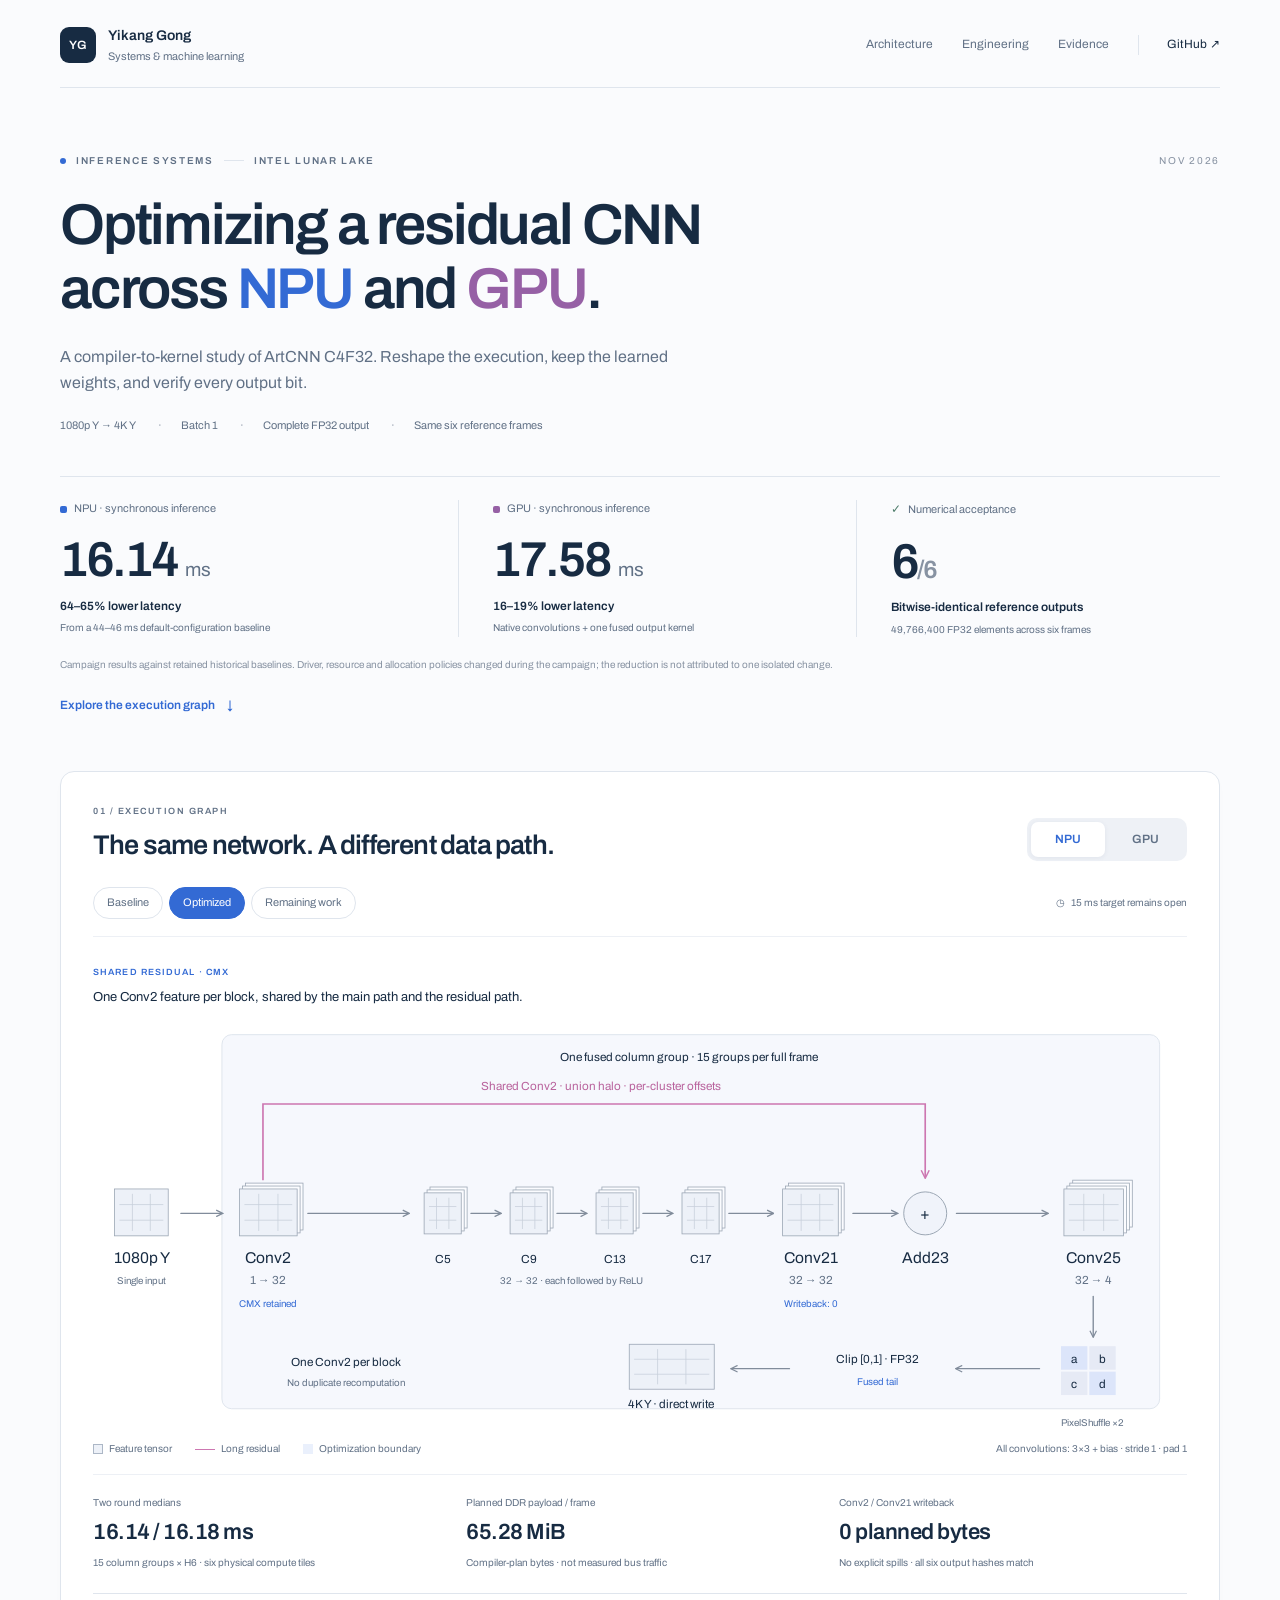
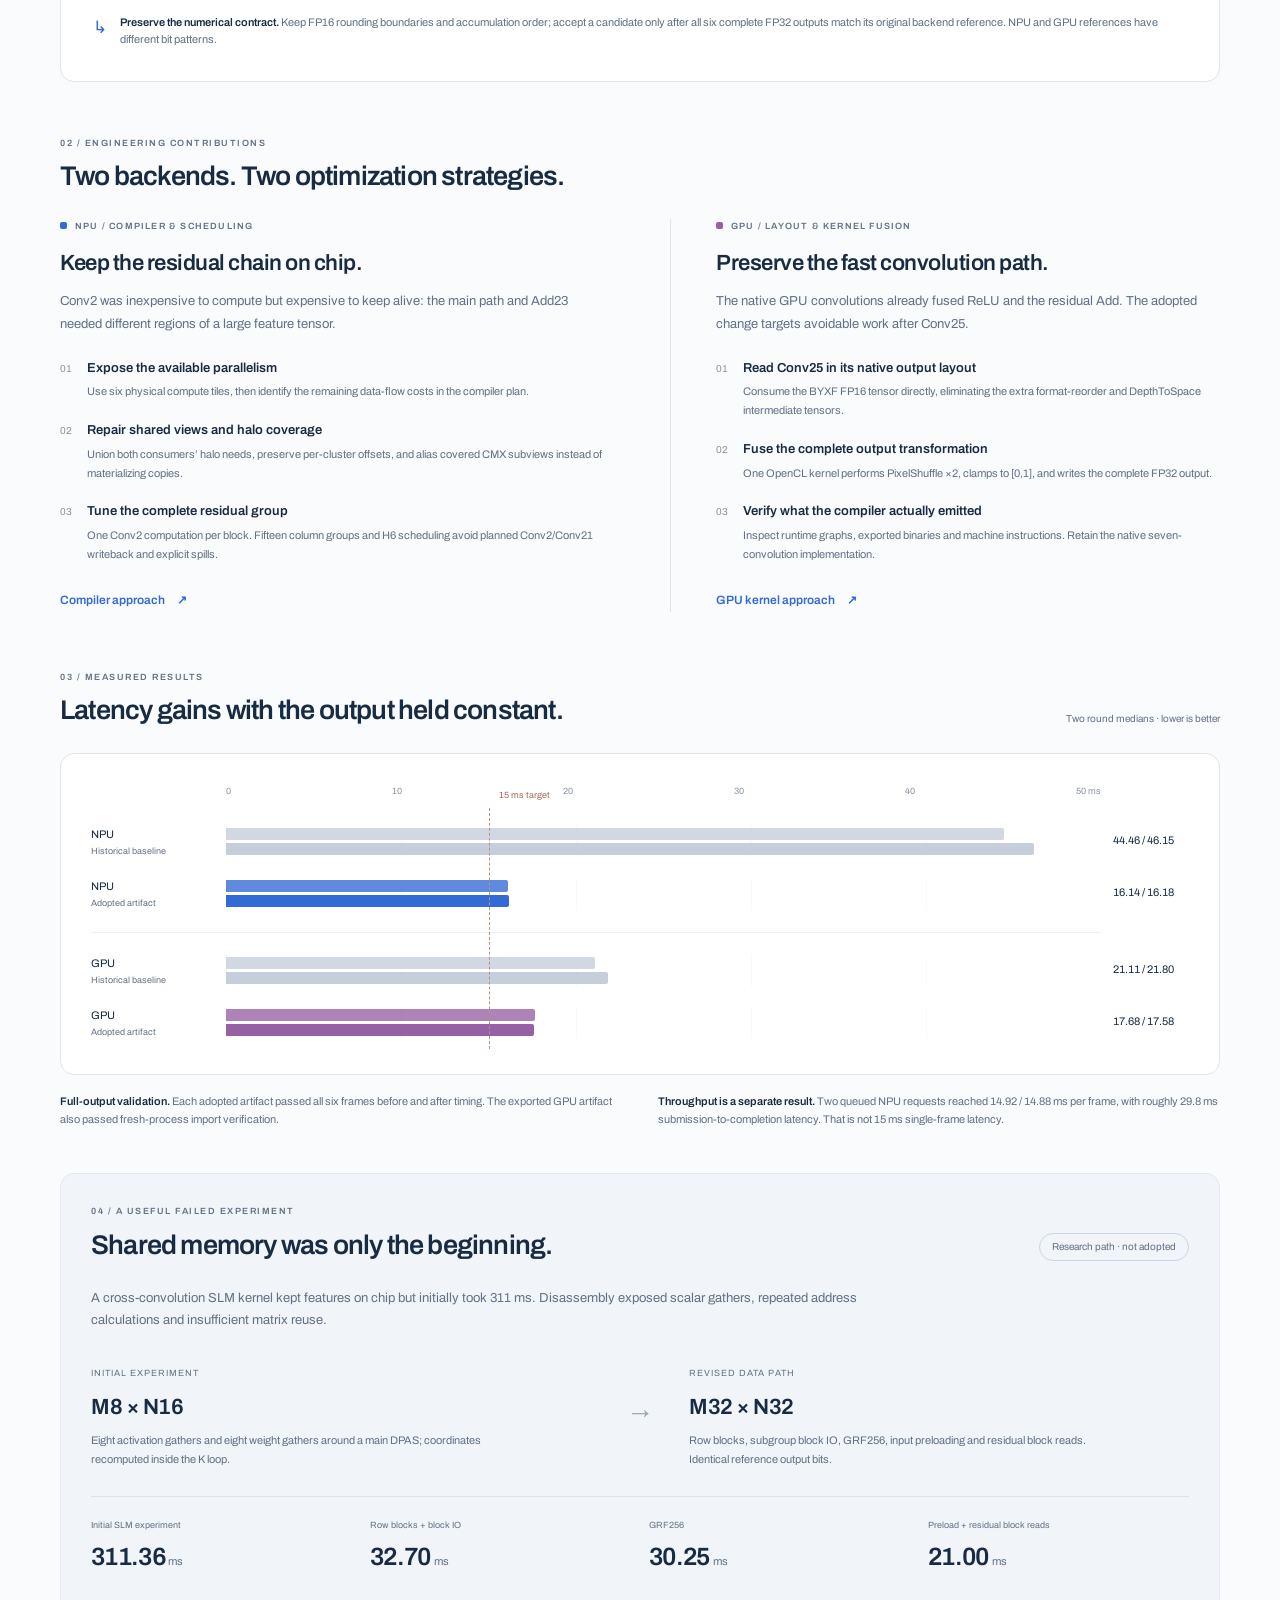
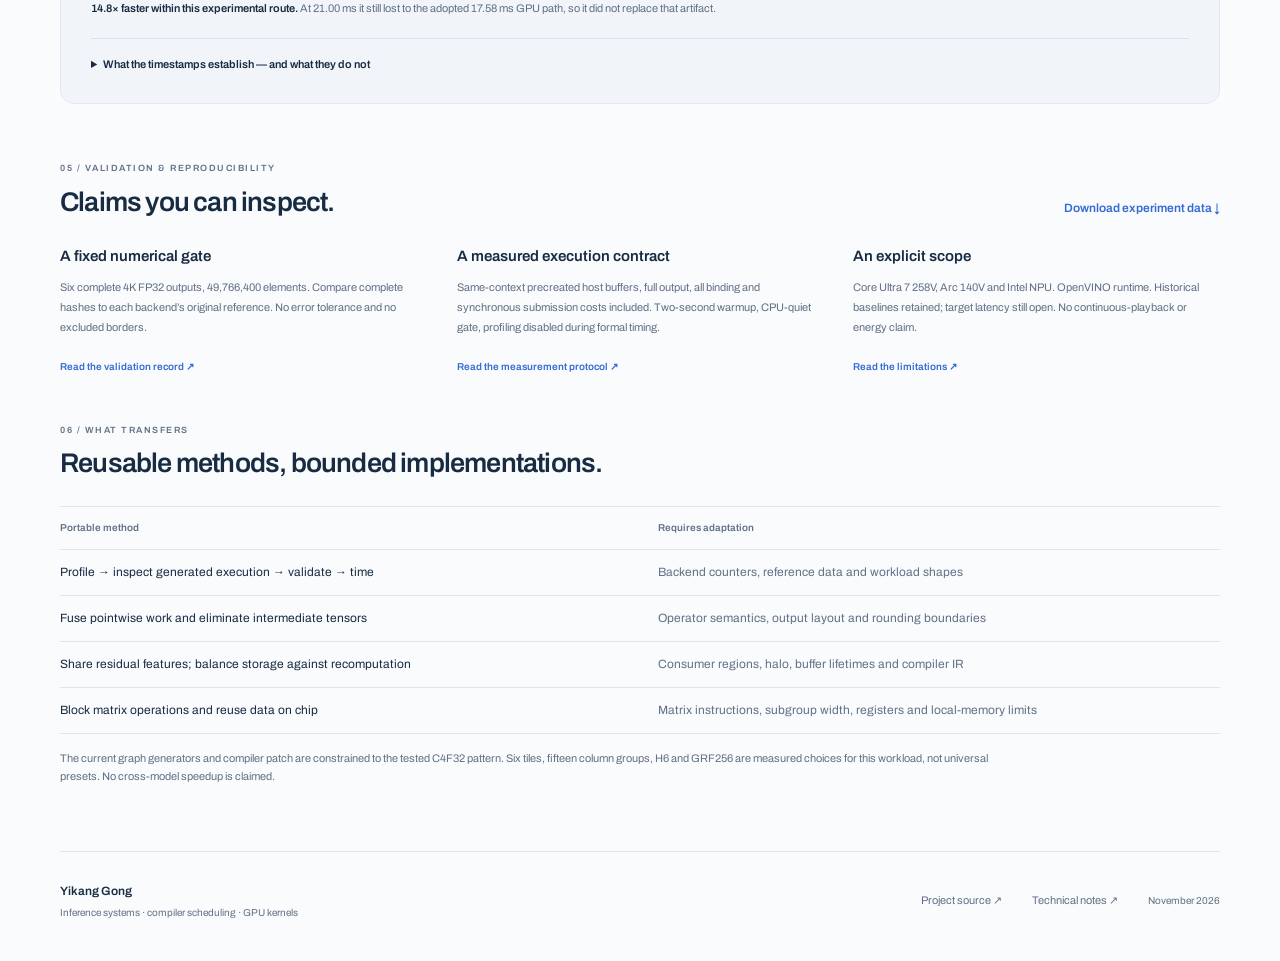
==== index.html @ bb6f6ceb "Publish interactive English NPU and GPU case study with aggregate metrics" ====
<!doctype html>
<!-- @file English portfolio case study of verified C4F32 inference optimization, with interactive architecture and evidence views. -->
<!-- @see docs/code-index.xml -->
<html lang="en">
<head>
  <meta charset="utf-8">
  <meta name="viewport" content="width=device-width, initial-scale=1">
  <meta name="description" content="Yikang Gong's compiler-to-kernel case study: optimizing ArtCNN inference on Intel Lunar Lake NPU and GPU while preserving bitwise output equality.">
  <meta name="theme-color" content="#fafbfd">
  <meta property="og:type" content="article">
  <meta property="og:title" content="Bit-exact inference on Intel NPU & GPU — Yikang Gong">
  <meta property="og:description" content="Shared-residual CMX scheduling, GPU tail fusion, and evidence-driven kernel optimization. Six full reference frames, identical output bits.">
  <title>Inference optimization on NPU & GPU · Yikang Gong</title>
  <link rel="icon" type="image/svg+xml" href="./assets/favicon.svg">
  <link rel="preload" href="./assets/fonts/archivo-400.woff2" as="font" type="font/woff2" crossorigin>
  <link rel="stylesheet" href="./styles.css">
  <script type="module" src="./app.js"></script>
</head>
<body>
  <a class="skip-link" href="#main">Skip to case study</a>
  <header class="site-header">
    <a class="identity" href="https://github.com/ygong2501" aria-label="Yikang Gong on GitHub"><span class="monogram" aria-hidden="true">YG</span><span>Yikang Gong<span class="identity-detail">Systems & machine learning</span></span></a>
    <nav aria-label="Page navigation"><a href="#architecture">Architecture</a><a href="#engineering">Engineering</a><a href="#evidence">Evidence</a><a class="github-link" href="https://github.com/ygong2501/inference-optimization">GitHub <span aria-hidden="true">↗</span></a></nav>
  </header>
  <main id="main">
    <section class="hero" aria-labelledby="project-title">
      <p class="eyebrow"><span class="status-dot" aria-hidden="true"></span> INFERENCE SYSTEMS <span class="eyebrow-rule"></span> INTEL LUNAR LAKE <span class="project-date">NOV 2026</span></p>
      <h1 id="project-title">Optimizing a residual CNN<br>across <span class="npu-text">NPU</span> and <span class="gpu-text">GPU</span>.</h1>
      <p class="hero-description">A compiler-to-kernel study of ArtCNN C4F32. Reshape the execution, keep the learned weights, and verify every output bit.</p>
      <div class="hero-meta"><span>1080p Y → 4K Y</span><span>Batch 1</span><span>Complete FP32 output</span><span>Same six reference frames</span></div>
      <div class="outcomes">
        <article class="outcome"><p class="metric-label"><span class="category-mark npu-mark"></span>NPU · synchronous inference</p><p class="hero-number">16.14<span class="unit">ms</span></p><p><strong>64–65% lower latency</strong><span class="metric-secondary">From a 44–46 ms default-configuration baseline</span></p></article>
        <article class="outcome"><p class="metric-label"><span class="category-mark gpu-mark"></span>GPU · synchronous inference</p><p class="hero-number">17.58<span class="unit">ms</span></p><p><strong>16–19% lower latency</strong><span class="metric-secondary">Native convolutions + one fused output kernel</span></p></article>
        <article class="outcome verification-outcome"><p class="metric-label"><span class="check-mark" aria-hidden="true">✓</span>Numerical acceptance</p><p class="hero-number">6<span class="fraction">/6</span></p><p><strong>Bitwise-identical reference outputs</strong><span class="metric-secondary">49,766,400 FP32 elements across six frames</span></p></article>
      </div>
      <p class="campaign-note">Campaign results against retained historical baselines. Driver, resource and allocation policies changed during the campaign; the reduction is not attributed to one isolated change.</p>
      <a class="text-link" href="#architecture">Explore the execution graph <span aria-hidden="true">↓</span></a>
    </section>

    <section id="architecture" class="architecture-section section-anchor" aria-labelledby="architecture-title">
      <div class="section-heading"><div><p class="eyebrow">01 / EXECUTION GRAPH</p><h2 id="architecture-title">The same network. A different data path.</h2></div><div class="hardware-switch" role="tablist" aria-label="Execution backend"><button id="tab-npu" type="button" role="tab" aria-selected="true" aria-controls="execution-panel" data-backend="npu">NPU</button><button id="tab-gpu" type="button" role="tab" aria-selected="false" aria-controls="execution-panel" data-backend="gpu" tabindex="-1">GPU</button></div></div>
      <div id="execution-panel" role="tabpanel" aria-labelledby="tab-npu">
        <div class="graph-toolbar"><div class="view-switch" role="group" aria-label="Execution view"><button type="button" aria-pressed="false" data-view="baseline">Baseline</button><button type="button" aria-pressed="true" data-view="optimized">Optimized</button><button type="button" aria-pressed="false" data-view="remaining">Remaining work</button></div><span class="graph-target"><span aria-hidden="true">◷</span> 15 ms target remains open</span></div>
        <div class="graph-description" aria-live="polite"><span id="view-kicker" class="view-kicker">SHARED RESIDUAL · CMX</span><p id="view-description">One Conv2 feature per block, shared by the main path and the residual path.</p></div>
        <div class="diagram-scroll" tabindex="0" role="region" aria-label="Network architecture; scroll horizontally on small screens"><svg id="network" viewBox="0 0 1120 430" role="img" aria-labelledby="network-title network-desc"><title id="network-title">Optimized C4F32 execution on the NPU</title><desc id="network-desc">Seven convolutions with a long residual from Conv2 to Add23, followed by PixelShuffle and a complete FP32 output.</desc></svg></div>
        <div class="diagram-key"><span><i class="key-square" aria-hidden="true"></i>Feature tensor</span><span><i class="key-line residual-key" aria-hidden="true"></i>Long residual</span><span><i class="key-square fusion-key" aria-hidden="true"></i>Optimization boundary</span><span class="diagram-contract">All convolutions: 3×3 + bias · stride 1 · pad 1</span></div>
        <div id="view-facts" class="view-facts" aria-live="polite"></div>
      </div>
      <div class="method-inline"><span class="method-number">↳</span><p><strong>Preserve the numerical contract.</strong> Keep FP16 rounding boundaries and accumulation order; accept a candidate only after all six complete FP32 outputs match its original backend reference. NPU and GPU references have different bit patterns.</p></div>
    </section>

    <section id="engineering" class="section-anchor engineering-section" aria-labelledby="engineering-title">
      <div class="section-heading"><div><p class="eyebrow">02 / ENGINEERING CONTRIBUTIONS</p><h2 id="engineering-title">Two backends. Two optimization strategies.</h2></div></div>
      <div class="engineering-columns">
        <article class="engineering-column"><div class="column-label"><span class="category-mark npu-mark"></span>NPU / COMPILER & SCHEDULING</div><h3>Keep the residual chain on chip.</h3><p>Conv2 was inexpensive to compute but expensive to keep alive: the main path and Add23 needed different regions of a large feature tensor.</p><ol class="contribution-list"><li><span>01</span><div><h4>Expose the available parallelism</h4><p>Use six physical compute tiles, then identify the remaining data-flow costs in the compiler plan.</p></div></li><li><span>02</span><div><h4>Repair shared views and halo coverage</h4><p>Union both consumers’ halo needs, preserve per-cluster offsets, and alias covered CMX subviews instead of materializing copies.</p></div></li><li><span>03</span><div><h4>Tune the complete residual group</h4><p>One Conv2 computation per block. Fifteen column groups and H6 scheduling avoid planned Conv2/Conv21 writeback and explicit spills.</p></div></li></ol><a class="text-link" href="./evidence/methodology.html#implementation-notes-and-attribution">Compiler approach <span aria-hidden="true">↗</span></a></article>
        <article class="engineering-column"><div class="column-label"><span class="category-mark gpu-mark"></span>GPU / LAYOUT & KERNEL FUSION</div><h3>Preserve the fast convolution path.</h3><p>The native GPU convolutions already fused ReLU and the residual Add. The adopted change targets avoidable work after Conv25.</p><ol class="contribution-list"><li><span>01</span><div><h4>Read Conv25 in its native output layout</h4><p>Consume the BYXF FP16 tensor directly, eliminating the extra format-reorder and DepthToSpace intermediate tensors.</p></div></li><li><span>02</span><div><h4>Fuse the complete output transformation</h4><p>One OpenCL kernel performs PixelShuffle ×2, clamps to [0,1], and writes the complete FP32 output.</p></div></li><li><span>03</span><div><h4>Verify what the compiler actually emitted</h4><p>Inspect runtime graphs, exported binaries and machine instructions. Retain the native seven-convolution implementation.</p></div></li></ol><a class="text-link" href="./evidence/methodology.html#implementation-notes-and-attribution">GPU kernel approach <span aria-hidden="true">↗</span></a></article>
      </div>
    </section>

    <section id="results" class="results-section section-anchor" aria-labelledby="results-title"><div class="section-heading"><div><p class="eyebrow">03 / MEASURED RESULTS</p><h2 id="results-title">Latency gains with the output held constant.</h2></div><span class="section-side-note">Two round medians · lower is better</span></div>
      <div class="latency-plot" role="img" aria-label="NPU baseline round medians 44.46 and 46.15 milliseconds, optimized 16.14 and 16.18. GPU baseline 21.11 and 21.80, optimized 17.68 and 17.58. The target is 15 milliseconds."><div class="plot-scale"><span>0</span><span>10</span><span>20</span><span>30</span><span>40</span><span>50 ms</span></div><div class="plot-area"><div class="budget-line"><span>15 ms target</span></div><div id="latency-rows"></div></div></div>
      <div class="results-detail"><p><strong>Full-output validation.</strong> Each adopted artifact passed all six frames before and after timing. The exported GPU artifact also passed fresh-process import verification.</p><p><strong>Throughput is a separate result.</strong> Two queued NPU requests reached <span class="tabular">14.92 / 14.88 ms per frame</span>, with roughly <span class="tabular">29.8 ms</span> submission-to-completion latency. That is not 15 ms single-frame latency.</p></div>
    </section>

    <section class="research-section section-anchor" aria-labelledby="research-title"><div class="section-heading"><div><p class="eyebrow">04 / A USEFUL FAILED EXPERIMENT</p><h2 id="research-title">Shared memory was only the beginning.</h2></div><span class="research-label">Research path · not adopted</span></div><p class="section-intro">A cross-convolution SLM kernel kept features on chip but initially took 311 ms. Disassembly exposed scalar gathers, repeated address calculations and insufficient matrix reuse.</p><div class="research-comparison"><div><span class="small-label">INITIAL EXPERIMENT</span><h3>M8 × N16</h3><p>Eight activation gathers and eight weight gathers around a main DPAS; coordinates recomputed inside the K loop.</p></div><span class="comparison-arrow" aria-hidden="true">→</span><div><span class="small-label">REVISED DATA PATH</span><h3>M32 × N32</h3><p>Row blocks, subgroup block IO, GRF256, input preloading and residual block reads. Identical reference output bits.</p></div></div><div class="research-milestones" id="research-milestones"></div><p class="research-decision"><strong>14.8× faster within this experimental route.</strong> At 21.00 ms it still lost to the adopted 17.58 ms GPU path, so it did not replace that artifact.</p><details><summary>What the timestamps establish — and what they do not</summary><div class="details-content"><p>In the initial kernel, the two layer barriers represented 3.42–3.52% of sampled subgroup spans in the early group and 3.14–3.27% in the late group. Most sampled span remained inside convolution stages, including fetch, address calculation, computation and waiting.</p><p>These are subgroup timestamp shares, not fractions of single-frame wall time. No claim is made for a separately measured DMA, physical DDR, halo or instruction-stall breakdown.</p><p>Conv2 reconstruction preserved all six outputs but took 28.30 ms. Explicit device output binding introduced extra layout operations. Loop unrolling and same-weight instruction ordering gave no further measured gain.</p><a class="text-link" href="./evidence/methodology.html#latency-throughput-and-diagnostic-clocks">Research measurement notes ↗</a></div></details></section>

    <section id="evidence" class="evidence-section section-anchor" aria-labelledby="evidence-title"><div class="section-heading"><div><p class="eyebrow">05 / VALIDATION & REPRODUCIBILITY</p><h2 id="evidence-title">Claims you can inspect.</h2></div><a class="text-link" href="./evidence/results.json" download>Download experiment data ↓</a></div><div class="evidence-grid"><article><h3>A fixed numerical gate</h3><p>Six complete 4K FP32 outputs, 49,766,400 elements. Compare complete hashes to each backend’s original reference. No error tolerance and no excluded borders.</p><a class="text-link" href="./evidence/validation.html">Read the validation record ↗</a></article><article><h3>A measured execution contract</h3><p>Same-context precreated host buffers, full output, all binding and synchronous submission costs included. Two-second warmup, CPU-quiet gate, profiling disabled during formal timing.</p><a class="text-link" href="./evidence/methodology.html">Read the measurement protocol ↗</a></article><article><h3>An explicit scope</h3><p>Core Ultra 7 258V, Arc 140V and Intel NPU. OpenVINO runtime. Historical baselines retained; target latency still open. No continuous-playback or energy claim.</p><a class="text-link" href="./evidence/methodology.html#scope-and-limitations">Read the limitations ↗</a></article></div></section>

    <section class="transfer-section section-anchor" aria-labelledby="transfer-title"><div class="section-heading"><div><p class="eyebrow">06 / WHAT TRANSFERS</p><h2 id="transfer-title">Reusable methods, bounded implementations.</h2></div></div><div class="transfer-table"><div class="transfer-row transfer-head"><span>Portable method</span><span>Requires adaptation</span></div><div class="transfer-row"><span>Profile → inspect generated execution → validate → time</span><span>Backend counters, reference data and workload shapes</span></div><div class="transfer-row"><span>Fuse pointwise work and eliminate intermediate tensors</span><span>Operator semantics, output layout and rounding boundaries</span></div><div class="transfer-row"><span>Share residual features; balance storage against recomputation</span><span>Consumer regions, halo, buffer lifetimes and compiler IR</span></div><div class="transfer-row"><span>Block matrix operations and reuse data on chip</span><span>Matrix instructions, subgroup width, registers and local-memory limits</span></div></div><p class="transfer-note">The current graph generators and compiler patch are constrained to the tested C4F32 pattern. Six tiles, fifteen column groups, H6 and GRF256 are measured choices for this workload, not universal presets. No cross-model speedup is claimed.</p></section>
  </main>
  <footer class="site-footer"><div><strong>Yikang Gong</strong><span>Inference systems · compiler scheduling · GPU kernels</span></div><a href="https://github.com/ygong2501/inference-optimization">Project source ↗</a><a href="./evidence/methodology.html">Technical notes ↗</a><span class="footer-date">November 2026</span></footer>
  <noscript><div class="noscript-note">The study and results above remain readable without JavaScript. Enable JavaScript to switch architecture views. The full metrics are available in the experiment-data download.</div></noscript>
</body>
</html>
---- styles.css ----
/* @file Responsive portfolio styling and diagram visual language for the English C4F32 inference case study. */
/* @see docs/code-index.xml */
@font-face{font-family:Archivo;src:url('./assets/fonts/archivo-400.woff2') format('woff2');font-weight:400;font-display:swap}
@font-face{font-family:Archivo;src:url('./assets/fonts/archivo-600.woff2') format('woff2');font-weight:600;font-display:swap}
:root{--paper:#fafbfd;--white:#fff;--ink:#172b42;--muted:#617186;--subtle:#8792a2;--line:#dfe5ed;--npu:#336ad4;--npu-soft:#edf3ff;--gpu:#9660a5;--gpu-soft:#f5eef8;--residual:#cd77b1;--graph:#f6f8fc;--target:#a3685a;--radius:14px;--max:1160px;scroll-behavior:smooth;color-scheme:light}
*{box-sizing:border-box}body{margin:0;background:var(--paper);color:var(--ink);font-family:Archivo,Segoe UI,Arial,sans-serif;font-size:16px;line-height:1.6}a{color:inherit;text-decoration:none}a:hover{color:var(--npu)}button{font:inherit;cursor:pointer}button,a{-webkit-tap-highlight-color:transparent}a:focus-visible,button:focus-visible,summary:focus-visible,[tabindex]:focus-visible{outline:3px solid #97b9fa;outline-offset:5px}button:disabled{cursor:default}p,h1,h2,h3,h4{margin:0}strong{font-weight:600}.tabular{font-variant-numeric:tabular-nums}.skip-link{position:fixed;top:-70px;left:20px;padding:10px 18px;background:var(--ink);color:white;z-index:30}.skip-link:focus{top:10px}.site-header,main,.site-footer{max-width:var(--max);margin-inline:auto}.site-header{display:flex;align-items:center;justify-content:space-between;padding:26px 0 23px;border-bottom:1px solid var(--line)}.identity{display:flex;align-items:center;gap:12px;font-size:14px;font-weight:600;line-height:1.4}.identity-detail{display:block;font-size:11px;font-weight:400;color:var(--muted);margin-top:3px}.monogram{display:grid;place-items:center;width:36px;height:36px;background:var(--ink);color:white;font-size:12px;border-radius:9px;letter-spacing:.5px}.site-header nav{display:flex;align-items:center;gap:29px;font-size:12px;color:var(--muted)}.site-header .github-link{color:var(--ink);border-left:1px solid var(--line);padding-left:28px}.hero{padding:65px 0 43px}.eyebrow{display:flex;align-items:center;gap:10px;color:var(--muted);font-size:10px;letter-spacing:1.7px;font-weight:600}.status-dot{width:6px;height:6px;background:var(--npu);border-radius:50%}.eyebrow-rule{width:20px;height:1px;background:var(--line)}.project-date{margin-left:auto;font-size:10px;font-weight:400;color:var(--subtle)}h1{font-size:clamp(33px,4.5vw,58px);font-weight:600;letter-spacing:-2.2px;line-height:1.12;margin-top:24px;max-width:1000px}.npu-text{color:var(--npu)}.gpu-text{color:var(--gpu)}.hero-description{max-width:650px;margin-top:22px;font-size:16px;color:var(--muted);line-height:1.65}.hero-meta{display:flex;flex-wrap:wrap;gap:8px 22px;color:var(--muted);font-size:11px;margin-top:20px}.hero-meta span+span:before{content:'·';color:var(--subtle);margin-right:19px}.outcomes{display:grid;grid-template-columns:1fr 1fr 1fr;margin-top:42px;padding-top:23px;border-top:1px solid var(--line);gap:34px}.outcome+.outcome{border-left:1px solid var(--line);padding-left:34px}.metric-label{display:flex;align-items:center;gap:7px;color:var(--muted);font-size:11px}.category-mark{width:7px;height:7px;display:inline-block;border-radius:2px;flex-shrink:0}.npu-mark{background:var(--npu)}.gpu-mark{background:var(--gpu)}.hero-number{font-size:49px;letter-spacing:-2px;font-weight:600;line-height:1.3;margin-top:10px;font-variant-numeric:tabular-nums}.unit{font-size:19px;font-weight:400;letter-spacing:0;margin-left:8px;color:var(--muted)}.fraction{font-size:25px;color:var(--subtle);letter-spacing:-1px}.outcome strong{font-size:12px}.metric-secondary{display:block;margin-top:3px;font-size:10px;line-height:1.5;color:var(--muted)}.check-mark{font-size:12px;color:#4c7c69}.campaign-note{font-size:10px;color:var(--subtle);max-width:900px;line-height:1.6;margin-top:20px}.text-link{display:inline-flex;align-items:center;gap:12px;font-size:12px;font-weight:600;color:var(--npu)}.hero>.text-link{margin-top:23px}.section-anchor{scroll-margin-top:25px}section+section{margin-top:45px}.section-heading{display:flex;align-items:flex-end;justify-content:space-between;gap:20px;margin-bottom:26px}.section-heading .eyebrow{font-size:9px;letter-spacing:1.5px;margin-bottom:10px}h2{font-size:27px;line-height:1.2;letter-spacing:-.8px;font-weight:600}.architecture-section{background:var(--white);padding:32px;border:1px solid var(--line);border-radius:var(--radius);margin-top:12px;box-shadow:0 4px 14px #18335503}.hardware-switch{display:flex;background:#eef1f6;padding:4px;border-radius:10px;gap:3px;flex-shrink:0}.hardware-switch button{border:0;background:transparent;color:var(--muted);font-size:12px;font-weight:600;padding:8px 24px;border-radius:7px}.hardware-switch button[aria-selected=true]{background:var(--white);color:var(--npu);box-shadow:0 1px 5px #253f6012}.architecture-section[data-backend=gpu] .hardware-switch button[aria-selected=true]{color:var(--gpu)}.graph-toolbar{display:flex;justify-content:space-between;align-items:center;gap:15px;padding-bottom:17px;border-bottom:1px solid #edf0f5}.view-switch{display:flex;gap:6px;flex-wrap:wrap}.view-switch button{border:1px solid var(--line);border-radius:25px;padding:6px 13px;font-size:11px;color:var(--muted);background:white}.view-switch button[aria-pressed=true]{background:var(--npu);border-color:var(--npu);color:white}.architecture-section[data-backend=gpu] .view-switch button[aria-pressed=true]{background:var(--gpu);border-color:var(--gpu)}.graph-target{font-size:10px;color:var(--muted);white-space:nowrap}.graph-target span{margin-right:4px}.graph-description{margin-top:20px}.view-kicker{color:var(--npu);font-size:9px;font-weight:600;letter-spacing:1.1px}.architecture-section[data-backend=gpu] .view-kicker{color:var(--gpu)}.graph-description p{font-size:13px;margin-top:5px;min-height:22px}.diagram-scroll{overflow-x:auto;margin:10px -9px 0;padding:0 9px;scrollbar-width:thin}.diagram-scroll svg{display:block;min-width:850px;width:100%;height:auto;font-family:Archivo,Segoe UI,Arial,sans-serif}.diagram-scroll svg text{fill:var(--ink);font-family:inherit}.diagram-scroll svg .secondary{fill:var(--muted)}.diagram-scroll svg .tiny{font-size:10px}.diagram-scroll svg .caption{font-size:12px}.diagram-scroll svg .layer-label{font-size:16px}.diagram-scroll svg .wire{stroke:#818c9b;stroke-width:1.4;fill:none;stroke-linecap:round;stroke-linejoin:round}.diagram-scroll svg .skip-wire{stroke:var(--residual);stroke-width:1.7;fill:none}.diagram-scroll svg .tensor-back{fill:#fbfcff;stroke:#9aa5b3;stroke-width:.8}.diagram-scroll svg .tensor-front{fill:#edf1f8;stroke:#9aa5b3;stroke-width:.8}.diagram-scroll svg .tensor-grid{stroke:#c8d0db;stroke-width:.8;fill:none}.diagram-scroll svg .fusion-box{fill:#f6f8fd;stroke:#dfe5ed;stroke-width:1}.diagram-scroll svg .focus-box{fill:#eaf0fc;stroke:none}.architecture-section[data-backend=gpu] svg .focus-box{fill:#f3e9f5}.diagram-scroll svg .skip-caption{fill:#b9639d;font-size:12px}.diagram-scroll svg .accent-text{fill:var(--npu)}.architecture-section[data-backend=gpu] svg .accent-text{fill:var(--gpu)}.diagram-scroll svg .node-add{fill:#f0f3fa;stroke:#9aa5b3;stroke-width:1}.diagram-key{display:flex;flex-wrap:wrap;align-items:center;gap:12px 23px;color:var(--muted);font-size:10px;margin-top:2px;padding-bottom:17px;border-bottom:1px solid #edf0f5}.diagram-key>span{display:inline-flex;align-items:center;gap:6px}.key-square{display:inline-block;width:10px;height:10px;background:#edf1f8;border:1px solid #acb7c6}.fusion-key{background:#eaf0fc;border:0}.key-line{display:inline-block;width:20px;height:1.5px}.residual-key{background:var(--residual)}.diagram-contract{margin-left:auto}.view-facts{display:grid;grid-template-columns:repeat(3,1fr);gap:25px;padding-top:20px}.view-facts .fact-label{font-size:10px;color:var(--muted);display:block}.view-facts .fact-value{font-size:22px;font-weight:600;letter-spacing:-.5px;font-variant-numeric:tabular-nums;display:block;margin:4px 0}.view-facts .fact-note{font-size:10px;color:var(--muted);display:block;line-height:1.5}.method-inline{display:flex;gap:13px;margin-top:23px;padding-top:20px;border-top:1px solid var(--line);font-size:11px;color:var(--muted)}.method-inline strong{color:var(--ink)}.method-number{color:var(--npu);font-size:17px}.engineering-section{padding-top:9px}.engineering-columns{display:grid;grid-template-columns:1fr 1fr;gap:60px}.engineering-column+.engineering-column{border-left:1px solid var(--line);padding-left:45px}.column-label{display:flex;align-items:center;gap:8px;font-size:9px;letter-spacing:1.2px;color:var(--muted);font-weight:600;margin-bottom:17px}.engineering-column h3{font-size:22px;font-weight:600;letter-spacing:-.5px;line-height:1.25;margin-bottom:13px}.engineering-column>p,.section-intro{font-size:13px;color:var(--muted);line-height:1.7}.contribution-list{padding:0;margin:23px 0;list-style:none;display:grid;gap:19px}.contribution-list li{display:flex;gap:15px}.contribution-list li>span{font-size:10px;color:var(--subtle);padding-top:3px;font-variant-numeric:tabular-nums}.contribution-list h4{font-size:13px;font-weight:600}.contribution-list p{font-size:11px;color:var(--muted);line-height:1.7;margin-top:4px}.results-section{padding-top:13px}.section-side-note{font-size:10px;color:var(--muted)}.latency-plot{--label-w:135px;background:white;border:1px solid var(--line);padding:30px 30px 25px;border-radius:var(--radius);margin-top:24px}.plot-scale{display:flex;justify-content:space-between;color:var(--subtle);font-size:9px;margin-left:var(--label-w);margin-right:88px;margin-bottom:18px}.plot-area{position:relative;padding-right:88px}.budget-line{position:absolute;top:-8px;bottom:0;left:calc(var(--label-w) + (100% - var(--label-w) - 88px)*.3);border-left:1px dashed #bc8e81;z-index:2;pointer-events:none}.budget-line>span{position:absolute;top:-21px;left:6px;white-space:nowrap;color:var(--target);font-size:9px;background:white;padding:1px 3px}.latency-row{display:flex;align-items:center;gap:0;min-height:52px;position:relative}.bar-label{width:var(--label-w);font-size:11px;flex-shrink:0}.bar-label small{display:block;font-size:9px;color:var(--muted)}.bar-plot{height:32px;position:relative;flex:1;background:repeating-linear-gradient(to right,#e9edf355 0px,#e9edf355 1px,transparent 1px,transparent 20%)}.bar-pair{height:12px;position:absolute;left:0;background:#c6cedb;border-radius:0 2px 2px 0}.bar-pair:nth-child(1){top:2px;opacity:.78}.bar-pair:nth-child(2){top:17px}.bar-pair.optimized-npu{background:var(--npu)}.bar-pair.optimized-gpu{background:var(--gpu)}.bar-value{position:absolute;top:6px;left:calc(100% + 12px);font-size:11px;color:var(--ink);white-space:nowrap;font-variant-numeric:tabular-nums}.plot-group-divider{border-top:1px solid #edf0f5;margin:12px 0}.results-detail{display:grid;grid-template-columns:1fr 1fr;gap:35px;font-size:11px;color:var(--muted);margin-top:18px}.results-detail strong{color:var(--ink)}.research-section{padding:30px;background:#f1f4f9;border:1px solid #e3e8f0;border-radius:var(--radius)}.research-label{font-size:10px;color:var(--muted);border:1px solid #ccd5e3;border-radius:20px;padding:5px 12px;white-space:nowrap}.section-intro{max-width:800px}.research-comparison{display:grid;grid-template-columns:1fr auto 1fr;align-items:center;gap:35px;margin-top:27px}.small-label{font-size:9px;letter-spacing:1px;color:var(--muted)}.research-comparison h3{font-size:22px;letter-spacing:-.5px;font-weight:600;margin:6px 0}.research-comparison p{font-size:11px;line-height:1.7;color:var(--muted);max-width:400px}.comparison-arrow{color:#95a4b9;font-size:28px}.research-milestones{display:grid;grid-template-columns:repeat(4,1fr);gap:18px;margin-top:27px;padding-top:21px;border-top:1px solid #dbe2ed}.milestone-label{font-size:9px;color:var(--muted);display:block}.milestone-value{display:block;font-size:25px;font-weight:600;letter-spacing:-.7px;font-variant-numeric:tabular-nums;margin-top:5px}.milestone-value small{font-size:11px;font-weight:400;letter-spacing:0;margin-left:3px;color:var(--muted)}.research-decision{font-size:11px;color:var(--muted);margin-top:23px}.research-decision strong{color:var(--ink)}details{font-size:11px;margin-top:20px;border-top:1px solid #dbe2ed;padding-top:17px}summary{cursor:pointer;color:var(--ink);font-weight:600}.details-content{display:grid;gap:12px;margin-top:16px;color:var(--muted);max-width:880px}.evidence-section{padding-top:12px}.evidence-grid{display:grid;grid-template-columns:repeat(3,1fr);gap:30px}.evidence-grid h3{font-size:15px;font-weight:600;margin-bottom:10px}.evidence-grid p{font-size:11px;color:var(--muted);line-height:1.8;margin-bottom:15px}.evidence-grid .text-link{font-size:10px;gap:5px}.transfer-table{border-top:1px solid var(--line)}.transfer-row{display:grid;grid-template-columns:1fr 1fr;gap:35px;padding:13px 0;border-bottom:1px solid var(--line);font-size:12px}.transfer-row span+span{color:var(--muted)}.transfer-head{font-size:10px;font-weight:600;color:var(--muted)}.transfer-note{font-size:11px;color:var(--muted);margin-top:16px;max-width:930px}.site-footer{display:flex;align-items:center;gap:30px;margin-top:65px;padding:30px 0 40px;border-top:1px solid var(--line);font-size:11px;color:var(--muted)}.site-footer>div{margin-right:auto;display:flex;flex-direction:column;gap:4px}.site-footer strong{color:var(--ink);font-size:12px}.site-footer>div span{font-size:10px}.footer-date{font-size:10px}.noscript-note{max-width:var(--max);margin:0 auto 30px;font-size:12px;color:var(--muted)}
.technical-document{max-width:860px;padding-block:40px}.technical-document h1{font-size:38px;margin:0 0 28px;letter-spacing:-1px}.technical-document h2{margin:35px 0 15px;font-size:25px;scroll-margin-top:20px}.technical-document h3{margin:24px 0 12px;font-size:19px}.technical-document p,.technical-document li{font-size:14px;line-height:1.8;margin-block:14px;color:var(--muted)}.technical-document a{color:var(--npu);text-decoration:underline;text-underline-offset:3px}.technical-document ul{padding-left:22px}.technical-document code{font-family:Consolas,monospace;font-size:12px;overflow-wrap:anywhere;color:var(--ink)}.notes-table{overflow-x:auto}.notes-table table{border-collapse:collapse;width:100%;font-size:12px;line-height:1.7}.notes-table th{text-align:left;font-weight:600;background:#eef2f8}.notes-table th,.notes-table td{padding:12px;border:1px solid var(--line);vertical-align:top}.notes-body .site-header>.text-link{font-size:11px}.notes-body .site-footer{margin-top:10px}
@media(min-width:1500px){:root{--max:1220px}.hero{padding-top:75px}}
@media(max-width:1230px){.site-header,main,.site-footer{margin-inline:32px}.hero{padding-top:47px}}
@media(max-width:900px){.site-header nav{gap:18px}.site-header nav a:nth-child(2){display:none}.outcomes{gap:23px}.outcome+.outcome{padding-left:23px}.hero-number{font-size:43px}.engineering-columns{gap:30px}.engineering-column+.engineering-column{padding-left:28px}h2{font-size:24px}.architecture-section{padding:24px}.diagram-contract{margin-left:0}.graph-target{font-size:9px}.research-section{padding:26px}.research-milestones{gap:15px}.evidence-grid{gap:20px}.section-side-note{display:none}.latency-plot{--label-w:100px;padding-inline:20px}.evidence-section .section-heading{align-items:flex-start}.evidence-section .section-heading>.text-link{font-size:10px;max-width:140px}}
@media(max-width:600px){.site-header,main,.site-footer{margin-inline:20px}.site-header{padding-top:20px}.site-header nav>a:not(.github-link){display:none}.site-header .github-link{border:0;padding:0}.identity-detail{font-size:10px}.hero{padding-top:34px;padding-bottom:28px}.eyebrow{font-size:8px;letter-spacing:1px;gap:7px}.project-date{display:none}h1{font-size:36px;letter-spacing:-1.4px;margin-top:20px;line-height:1.15}.hero-description{font-size:14px;margin-top:19px}.hero-meta{gap:6px 15px;font-size:10px}.hero-meta span+span:before{margin-right:12px}.outcomes{grid-template-columns:1fr 1fr;gap:20px;margin-top:29px;padding-top:20px}.hero-number{font-size:40px;margin-top:8px}.outcome+.outcome{padding-left:18px}.outcome:nth-child(3){grid-column:1/-1;border-left:0;border-top:1px solid var(--line);padding:17px 0 0;display:grid;grid-template-columns:1fr auto;gap:3px 15px;align-items:center}.verification-outcome .metric-label{grid-column:1}.verification-outcome .hero-number{grid-column:2;grid-row:1/3;font-size:37px;margin-top:0}.outcome strong{font-size:11px}.metric-secondary{font-size:9px}.metric-label{font-size:10px}.campaign-note{font-size:9px;margin-top:16px}.architecture-section{padding:20px 16px;border-radius:12px;margin-inline:-7px}.section-heading{align-items:flex-start;gap:15px;margin-bottom:21px}.section-heading .eyebrow{font-size:8px;margin-bottom:9px}h2{font-size:22px;letter-spacing:-.6px}.architecture-section .section-heading{flex-direction:column;gap:17px}.hardware-switch button{padding:6px 25px;font-size:11px}.graph-toolbar{align-items:flex-start;flex-direction:column;gap:10px;padding-bottom:13px}.view-switch button{font-size:10px;padding:6px 11px}.graph-target{font-size:9px}.graph-description{margin-top:17px}.graph-description p{font-size:12px;min-height:40px}.diagram-scroll{margin-top:0}.diagram-scroll svg{min-width:790px}.diagram-key{gap:10px 15px;font-size:9px}.diagram-contract{display:none}.view-facts{gap:14px;padding-top:16px;grid-template-columns:1fr 1fr}.view-facts>div:last-child{grid-column:1/-1;border-top:1px solid #edf0f5;padding-top:12px}.view-facts .fact-value{font-size:20px}.method-inline{font-size:10px;gap:10px;margin-top:18px;padding-top:17px}.engineering-columns{grid-template-columns:1fr;gap:32px}.engineering-column+.engineering-column{border-left:0;border-top:1px solid var(--line);padding-left:0;padding-top:27px}.engineering-column h3{font-size:21px}.engineering-column>p{font-size:12px}.contribution-list{gap:17px}.contribution-list p{font-size:11px}.results-detail{grid-template-columns:1fr;gap:15px}.latency-plot{--label-w:79px;padding:26px 13px 20px;overflow:hidden}.plot-scale{font-size:8px;margin-right:67px}.plot-area{padding-right:67px}.budget-line{left:calc(var(--label-w) + (100% - var(--label-w) - 67px)*.3)}.budget-line>span{font-size:8px}.bar-label{font-size:10px}.bar-label small{font-size:8px}.bar-value{font-size:9px;left:calc(100% + 7px)}.research-section{padding:22px 19px;margin-inline:-6px}.research-section .section-heading{flex-direction:column}.section-intro{font-size:12px}.research-comparison{grid-template-columns:1fr;gap:13px;margin-top:21px}.comparison-arrow{font-size:22px;transform:rotate(90deg);width:25px}.research-comparison h3{font-size:21px}.research-milestones{grid-template-columns:1fr 1fr;gap:20px;margin-top:23px}.milestone-value{font-size:26px}.milestone-label{font-size:9px}.evidence-grid{grid-template-columns:1fr;gap:24px}.evidence-grid article+article{border-top:1px solid var(--line);padding-top:20px}.evidence-section .section-heading{flex-direction:column}.evidence-section .section-heading>.text-link{max-width:none;font-size:11px}.evidence-grid p{font-size:12px}.transfer-row{gap:15px;font-size:11px}.transfer-head{font-size:9px}.site-footer{gap:17px;flex-wrap:wrap;margin-top:44px;padding-bottom:30px}.site-footer>div{width:100%}.footer-date{margin-left:auto}section+section{margin-top:35px}}
@media(prefers-reduced-motion:reduce){:root{scroll-behavior:auto}*{animation:none!important;transition:none!important}}
@media print{body{background:white;font-size:12px}.site-header nav,.graph-toolbar,.hardware-switch{display:none}.site-header,main,.site-footer{max-width:none;margin:0}.hero{padding-top:25px}h1{font-size:36px}.architecture-section,.research-section,.latency-plot{break-inside:avoid}.diagram-scroll{overflow:visible}.diagram-scroll svg{min-width:0}.site-footer{margin-top:25px}.campaign-note,.metric-secondary{color:#546172}a{color:inherit}.identity-detail{color:#546172}}
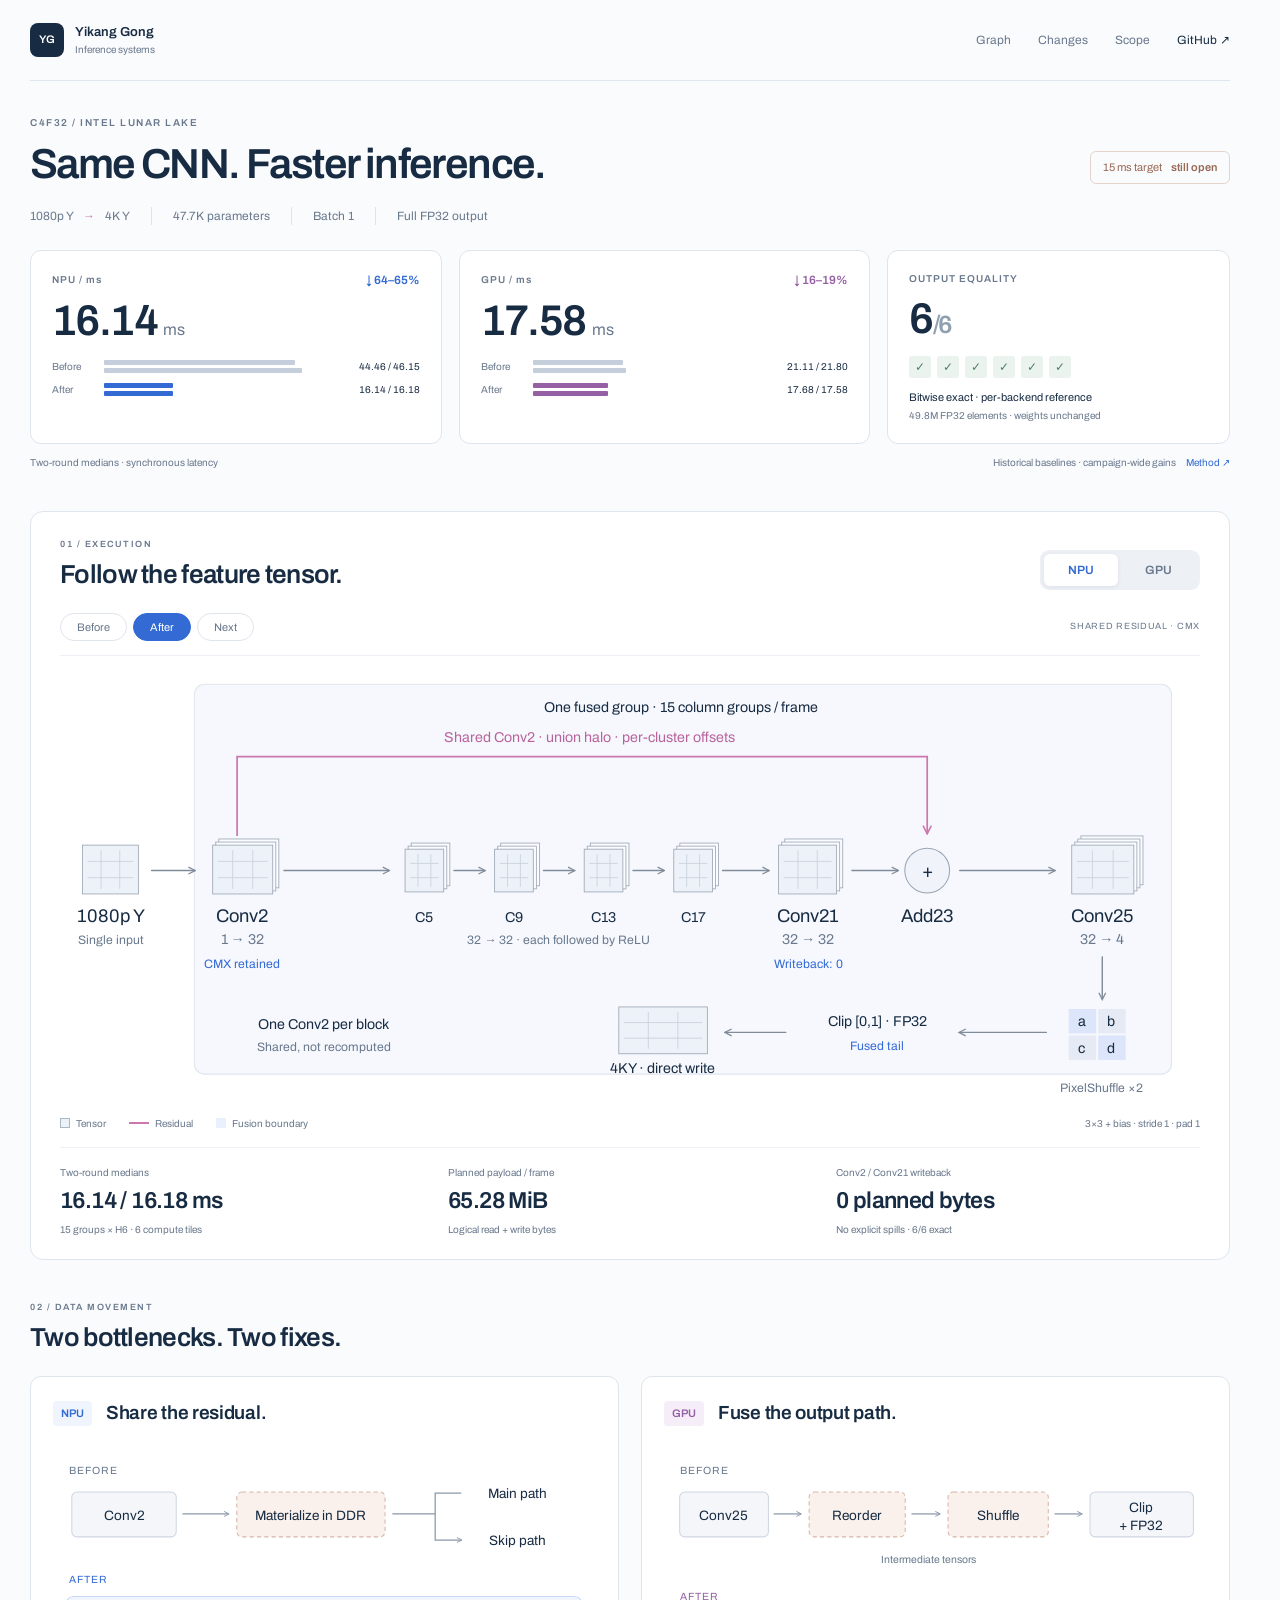
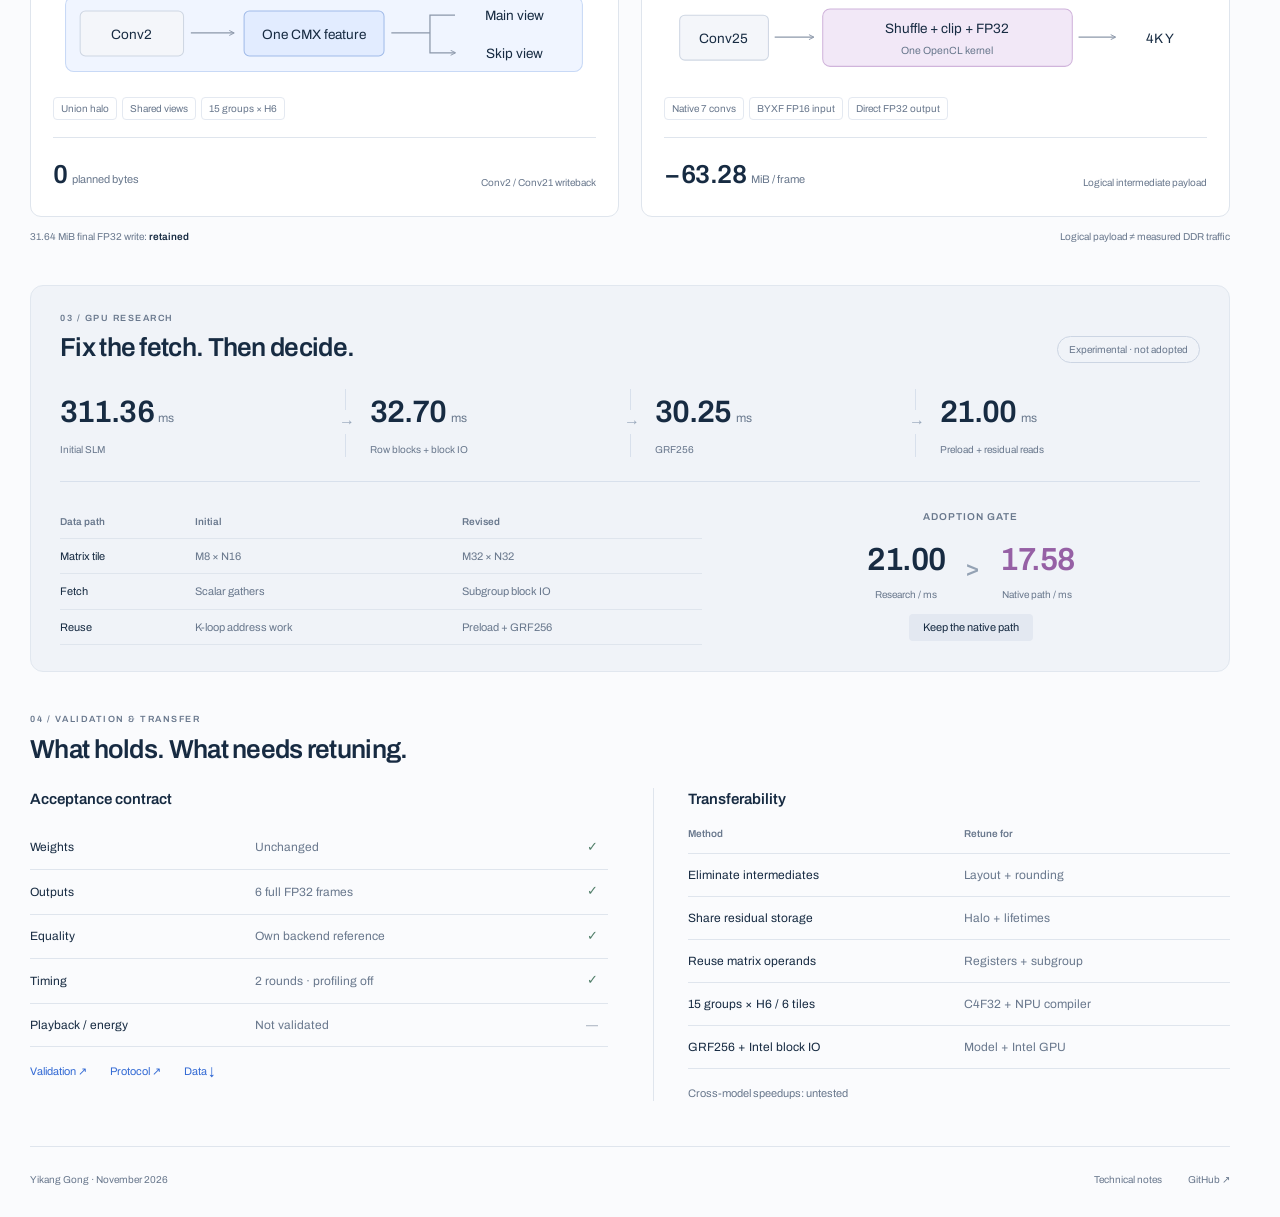
==== commit 4904bf0a: "Replace prose with performance charts, dataflow schematics and scope tables" ====
--- a/index.html
+++ b/index.html
@@ -19,56 +19,62 @@
 <body>
   <a class="skip-link" href="#main">Skip to case study</a>
   <header class="site-header">
-    <a class="identity" href="https://github.com/ygong2501" aria-label="Yikang Gong on GitHub"><span class="monogram" aria-hidden="true">YG</span><span>Yikang Gong<span class="identity-detail">Systems & machine learning</span></span></a>
-    <nav aria-label="Page navigation"><a href="#architecture">Architecture</a><a href="#engineering">Engineering</a><a href="#evidence">Evidence</a><a class="github-link" href="https://github.com/ygong2501/inference-optimization">GitHub <span aria-hidden="true">↗</span></a></nav>
+    <a class="identity" href="https://github.com/ygong2501"><span class="monogram" aria-hidden="true">YG</span><span>Yikang Gong<small>Inference systems</small></span></a>
+    <nav aria-label="Page navigation"><a href="#architecture">Graph</a><a href="#engineering">Changes</a><a href="#scope">Scope</a><a href="https://github.com/ygong2501/inference-optimization">GitHub ↗</a></nav>
   </header>
   <main id="main">
     <section class="hero" aria-labelledby="project-title">
-      <p class="eyebrow"><span class="status-dot" aria-hidden="true"></span> INFERENCE SYSTEMS <span class="eyebrow-rule"></span> INTEL LUNAR LAKE <span class="project-date">NOV 2026</span></p>
-      <h1 id="project-title">Optimizing a residual CNN<br>across <span class="npu-text">NPU</span> and <span class="gpu-text">GPU</span>.</h1>
-      <p class="hero-description">A compiler-to-kernel study of ArtCNN C4F32. Reshape the execution, keep the learned weights, and verify every output bit.</p>
-      <div class="hero-meta"><span>1080p Y → 4K Y</span><span>Batch 1</span><span>Complete FP32 output</span><span>Same six reference frames</span></div>
-      <div class="outcomes">
-        <article class="outcome"><p class="metric-label"><span class="category-mark npu-mark"></span>NPU · synchronous inference</p><p class="hero-number">16.14<span class="unit">ms</span></p><p><strong>64–65% lower latency</strong><span class="metric-secondary">From a 44–46 ms default-configuration baseline</span></p></article>
-        <article class="outcome"><p class="metric-label"><span class="category-mark gpu-mark"></span>GPU · synchronous inference</p><p class="hero-number">17.58<span class="unit">ms</span></p><p><strong>16–19% lower latency</strong><span class="metric-secondary">Native convolutions + one fused output kernel</span></p></article>
-        <article class="outcome verification-outcome"><p class="metric-label"><span class="check-mark" aria-hidden="true">✓</span>Numerical acceptance</p><p class="hero-number">6<span class="fraction">/6</span></p><p><strong>Bitwise-identical reference outputs</strong><span class="metric-secondary">49,766,400 FP32 elements across six frames</span></p></article>
-      </div>
-      <p class="campaign-note">Campaign results against retained historical baselines. Driver, resource and allocation policies changed during the campaign; the reduction is not attributed to one isolated change.</p>
-      <a class="text-link" href="#architecture">Explore the execution graph <span aria-hidden="true">↓</span></a>
+      <div class="hero-heading"><div><p class="eyebrow">C4F32 / INTEL LUNAR LAKE</p><h1 id="project-title">Same CNN. Faster inference.</h1></div><span class="target-badge">15 ms target <strong>still open</strong></span></div>
+      <div class="spec-strip" aria-label="Workload"><span>1080p Y <b>→</b> 4K Y</span><span>47.7K parameters</span><span>Batch 1</span><span>Full FP32 output</span></div>
+      <div class="outcomes"><div id="latency-cards" class="latency-cards"></div><article class="validation-card"><span class="card-label">OUTPUT EQUALITY</span><strong class="validation-number">6<span>/6</span></strong><div class="frame-checks" aria-label="Six frames passed"><i>✓</i><i>✓</i><i>✓</i><i>✓</i><i>✓</i><i>✓</i></div><span>Bitwise exact · per-backend reference</span><small>49.8M FP32 elements · weights unchanged</small></article></div>
+      <div class="result-caption"><span>Two-round medians · synchronous latency</span><span>Historical baselines · campaign-wide gains <a href="./evidence/methodology.html">Method ↗</a></span></div>
     </section>
 
     <section id="architecture" class="architecture-section section-anchor" aria-labelledby="architecture-title">
-      <div class="section-heading"><div><p class="eyebrow">01 / EXECUTION GRAPH</p><h2 id="architecture-title">The same network. A different data path.</h2></div><div class="hardware-switch" role="tablist" aria-label="Execution backend"><button id="tab-npu" type="button" role="tab" aria-selected="true" aria-controls="execution-panel" data-backend="npu">NPU</button><button id="tab-gpu" type="button" role="tab" aria-selected="false" aria-controls="execution-panel" data-backend="gpu" tabindex="-1">GPU</button></div></div>
+      <div class="section-heading"><div><p class="eyebrow">01 / EXECUTION</p><h2 id="architecture-title">Follow the feature tensor.</h2></div><div class="hardware-switch" role="tablist" aria-label="Execution backend"><button id="tab-npu" type="button" role="tab" aria-selected="true" aria-controls="execution-panel" data-backend="npu">NPU</button><button id="tab-gpu" type="button" role="tab" aria-selected="false" aria-controls="execution-panel" data-backend="gpu" tabindex="-1">GPU</button></div></div>
       <div id="execution-panel" role="tabpanel" aria-labelledby="tab-npu">
-        <div class="graph-toolbar"><div class="view-switch" role="group" aria-label="Execution view"><button type="button" aria-pressed="false" data-view="baseline">Baseline</button><button type="button" aria-pressed="true" data-view="optimized">Optimized</button><button type="button" aria-pressed="false" data-view="remaining">Remaining work</button></div><span class="graph-target"><span aria-hidden="true">◷</span> 15 ms target remains open</span></div>
-        <div class="graph-description" aria-live="polite"><span id="view-kicker" class="view-kicker">SHARED RESIDUAL · CMX</span><p id="view-description">One Conv2 feature per block, shared by the main path and the residual path.</p></div>
-        <div class="diagram-scroll" tabindex="0" role="region" aria-label="Network architecture; scroll horizontally on small screens"><svg id="network" viewBox="0 0 1120 430" role="img" aria-labelledby="network-title network-desc"><title id="network-title">Optimized C4F32 execution on the NPU</title><desc id="network-desc">Seven convolutions with a long residual from Conv2 to Add23, followed by PixelShuffle and a complete FP32 output.</desc></svg></div>
-        <div class="diagram-key"><span><i class="key-square" aria-hidden="true"></i>Feature tensor</span><span><i class="key-line residual-key" aria-hidden="true"></i>Long residual</span><span><i class="key-square fusion-key" aria-hidden="true"></i>Optimization boundary</span><span class="diagram-contract">All convolutions: 3×3 + bias · stride 1 · pad 1</span></div>
+        <div class="graph-toolbar"><div class="view-switch" role="group" aria-label="Execution view"><button type="button" aria-pressed="false" data-view="baseline">Before</button><button type="button" aria-pressed="true" data-view="optimized">After</button><button type="button" aria-pressed="false" data-view="remaining">Next</button></div><span id="view-kicker" class="view-kicker" aria-live="polite">SHARED RESIDUAL · CMX</span></div>
+        <div class="diagram-scroll" tabindex="0" role="region" aria-label="Network diagram; scroll horizontally on small screens"><svg id="network" viewBox="0 0 1120 430" role="img" aria-labelledby="network-title network-desc"><title id="network-title">C4F32 execution graph</title><desc id="network-desc">Seven convolutions, a long residual, PixelShuffle and complete FP32 output.</desc></svg></div>
+        <div class="diagram-key"><span><i class="key-square"></i>Tensor</span><span><i class="key-line"></i>Residual</span><span><i class="key-square fusion-key"></i>Fusion boundary</span><span class="diagram-contract">3×3 + bias · stride 1 · pad 1</span></div>
         <div id="view-facts" class="view-facts" aria-live="polite"></div>
-      </div>
-      <div class="method-inline"><span class="method-number">↳</span><p><strong>Preserve the numerical contract.</strong> Keep FP16 rounding boundaries and accumulation order; accept a candidate only after all six complete FP32 outputs match its original backend reference. NPU and GPU references have different bit patterns.</p></div>
-    </section>
-
-    <section id="engineering" class="section-anchor engineering-section" aria-labelledby="engineering-title">
-      <div class="section-heading"><div><p class="eyebrow">02 / ENGINEERING CONTRIBUTIONS</p><h2 id="engineering-title">Two backends. Two optimization strategies.</h2></div></div>
-      <div class="engineering-columns">
-        <article class="engineering-column"><div class="column-label"><span class="category-mark npu-mark"></span>NPU / COMPILER & SCHEDULING</div><h3>Keep the residual chain on chip.</h3><p>Conv2 was inexpensive to compute but expensive to keep alive: the main path and Add23 needed different regions of a large feature tensor.</p><ol class="contribution-list"><li><span>01</span><div><h4>Expose the available parallelism</h4><p>Use six physical compute tiles, then identify the remaining data-flow costs in the compiler plan.</p></div></li><li><span>02</span><div><h4>Repair shared views and halo coverage</h4><p>Union both consumers’ halo needs, preserve per-cluster offsets, and alias covered CMX subviews instead of materializing copies.</p></div></li><li><span>03</span><div><h4>Tune the complete residual group</h4><p>One Conv2 computation per block. Fifteen column groups and H6 scheduling avoid planned Conv2/Conv21 writeback and explicit spills.</p></div></li></ol><a class="text-link" href="./evidence/methodology.html#implementation-notes-and-attribution">Compiler approach <span aria-hidden="true">↗</span></a></article>
-        <article class="engineering-column"><div class="column-label"><span class="category-mark gpu-mark"></span>GPU / LAYOUT & KERNEL FUSION</div><h3>Preserve the fast convolution path.</h3><p>The native GPU convolutions already fused ReLU and the residual Add. The adopted change targets avoidable work after Conv25.</p><ol class="contribution-list"><li><span>01</span><div><h4>Read Conv25 in its native output layout</h4><p>Consume the BYXF FP16 tensor directly, eliminating the extra format-reorder and DepthToSpace intermediate tensors.</p></div></li><li><span>02</span><div><h4>Fuse the complete output transformation</h4><p>One OpenCL kernel performs PixelShuffle ×2, clamps to [0,1], and writes the complete FP32 output.</p></div></li><li><span>03</span><div><h4>Verify what the compiler actually emitted</h4><p>Inspect runtime graphs, exported binaries and machine instructions. Retain the native seven-convolution implementation.</p></div></li></ol><a class="text-link" href="./evidence/methodology.html#implementation-notes-and-attribution">GPU kernel approach <span aria-hidden="true">↗</span></a></article>
       </div>
     </section>
 
-    <section id="results" class="results-section section-anchor" aria-labelledby="results-title"><div class="section-heading"><div><p class="eyebrow">03 / MEASURED RESULTS</p><h2 id="results-title">Latency gains with the output held constant.</h2></div><span class="section-side-note">Two round medians · lower is better</span></div>
-      <div class="latency-plot" role="img" aria-label="NPU baseline round medians 44.46 and 46.15 milliseconds, optimized 16.14 and 16.18. GPU baseline 21.11 and 21.80, optimized 17.68 and 17.58. The target is 15 milliseconds."><div class="plot-scale"><span>0</span><span>10</span><span>20</span><span>30</span><span>40</span><span>50 ms</span></div><div class="plot-area"><div class="budget-line"><span>15 ms target</span></div><div id="latency-rows"></div></div></div>
-      <div class="results-detail"><p><strong>Full-output validation.</strong> Each adopted artifact passed all six frames before and after timing. The exported GPU artifact also passed fresh-process import verification.</p><p><strong>Throughput is a separate result.</strong> Two queued NPU requests reached <span class="tabular">14.92 / 14.88 ms per frame</span>, with roughly <span class="tabular">29.8 ms</span> submission-to-completion latency. That is not 15 ms single-frame latency.</p></div>
+    <section id="engineering" class="section-anchor" aria-labelledby="engineering-title">
+      <div class="section-heading"><div><p class="eyebrow">02 / DATA MOVEMENT</p><h2 id="engineering-title">Two bottlenecks. Two fixes.</h2></div></div>
+      <div class="comparison-grid">
+        <article class="change-card npu-card"><div class="change-heading"><span class="backend-label npu-text">NPU</span><h3>Share the residual.</h3></div>
+          <svg viewBox="0 0 520 228" role="img" aria-labelledby="npu-change-title"><title id="npu-change-title">Before: a materialized residual. After: one CMX feature shared by main and skip views.</title><defs><marker id="npu-tip" viewBox="0 0 10 10" refX="8" refY="5" markerWidth="5" markerHeight="5" orient="auto"><path d="M1 1L9 5L1 9" fill="none" stroke="#8c98aa" stroke-width="1.5"/></marker></defs>
+            <text x="15" y="28" class="lane-label">BEFORE</text><rect x="18" y="45" width="100" height="43" rx="5" class="step"/><text x="68" y="72">Conv2</text><path d="M124 66H168" class="connector" marker-end="url(#npu-tip)"/><rect x="176" y="45" width="142" height="43" rx="5" class="waste-step"/><text x="247" y="72">Materialize in DDR</text><path d="M325 66H366V46H391M366 66V91H391" class="connector" marker-end="url(#npu-tip)"/><text x="445" y="51">Main path</text><text x="445" y="96">Skip path</text>
+            <text x="15" y="132" class="lane-label npu-fill">AFTER</text><rect x="12" y="145" width="495" height="72" rx="8" class="cmx-region"/><rect x="26" y="159" width="99" height="43" rx="5" class="step"/><text x="75" y="186">Conv2</text><path d="M132 180H173" class="connector" marker-end="url(#npu-tip)"/><rect x="183" y="159" width="134" height="43" rx="5" class="shared-step"/><text x="250" y="186">One CMX feature</text><path d="M324 180H361V163H385M361 180V199H385" class="connector" marker-end="url(#npu-tip)"/><text x="442" y="168">Main view</text><text x="442" y="204">Skip view</text>
+          </svg>
+          <div class="change-tags"><span>Union halo</span><span>Shared views</span><span>15 groups × H6</span></div>
+          <div class="change-result"><strong>0 <small>planned bytes</small></strong><span>Conv2 / Conv21 writeback</span></div>
+        </article>
+        <article class="change-card gpu-card"><div class="change-heading"><span class="backend-label gpu-text">GPU</span><h3>Fuse the output path.</h3></div>
+          <svg viewBox="0 0 520 228" role="img" aria-labelledby="gpu-change-title"><title id="gpu-change-title">Before: separate reorder, PixelShuffle and conversion stages. After: one output kernel following the native convolutions.</title><defs><marker id="gpu-tip" viewBox="0 0 10 10" refX="8" refY="5" markerWidth="5" markerHeight="5" orient="auto"><path d="M1 1L9 5L1 9" fill="none" stroke="#8c98aa" stroke-width="1.5"/></marker></defs>
+            <text x="15" y="28" class="lane-label">BEFORE</text><rect x="15" y="45" width="85" height="43" rx="5" class="step"/><text x="57" y="72">Conv25</text><path d="M105 66H131" class="connector" marker-end="url(#gpu-tip)"/><rect x="139" y="45" width="92" height="43" rx="5" class="waste-step"/><text x="185" y="72">Reorder</text><path d="M237 66H264" class="connector" marker-end="url(#gpu-tip)"/><rect x="272" y="45" width="96" height="43" rx="5" class="waste-step"/><text x="320" y="72">Shuffle</text><path d="M374 66H400" class="connector" marker-end="url(#gpu-tip)"/><rect x="408" y="45" width="99" height="43" rx="5" class="step"/><text x="457" y="64">Clip</text><text x="457" y="81">+ FP32</text><text x="253" y="113" class="small-svg">Intermediate tensors</text>
+            <text x="15" y="148" class="lane-label gpu-fill">AFTER</text><rect x="15" y="163" width="85" height="43" rx="5" class="step"/><text x="57" y="190">Conv25</text><path d="M106 184H143" class="connector" marker-end="url(#gpu-tip)"/><rect x="152" y="157" width="239" height="55" rx="7" class="fused-step"/><text x="271" y="180">Shuffle + clip + FP32</text><text x="271" y="200" class="small-svg">One OpenCL kernel</text><path d="M397 184H432" class="connector" marker-end="url(#gpu-tip)"/><text x="475" y="190">4K Y</text>
+          </svg>
+          <div class="change-tags"><span>Native 7 convs</span><span>BYXF FP16 input</span><span>Direct FP32 output</span></div>
+          <div class="change-result"><strong>−63.28 <small>MiB / frame</small></strong><span>Logical intermediate payload</span></div>
+        </article>
+      </div>
+      <div class="constraint-strip"><span>31.64 MiB final FP32 write: <b>retained</b></span><span>Logical payload ≠ measured DDR traffic</span></div>
     </section>
 
-    <section class="research-section section-anchor" aria-labelledby="research-title"><div class="section-heading"><div><p class="eyebrow">04 / A USEFUL FAILED EXPERIMENT</p><h2 id="research-title">Shared memory was only the beginning.</h2></div><span class="research-label">Research path · not adopted</span></div><p class="section-intro">A cross-convolution SLM kernel kept features on chip but initially took 311 ms. Disassembly exposed scalar gathers, repeated address calculations and insufficient matrix reuse.</p><div class="research-comparison"><div><span class="small-label">INITIAL EXPERIMENT</span><h3>M8 × N16</h3><p>Eight activation gathers and eight weight gathers around a main DPAS; coordinates recomputed inside the K loop.</p></div><span class="comparison-arrow" aria-hidden="true">→</span><div><span class="small-label">REVISED DATA PATH</span><h3>M32 × N32</h3><p>Row blocks, subgroup block IO, GRF256, input preloading and residual block reads. Identical reference output bits.</p></div></div><div class="research-milestones" id="research-milestones"></div><p class="research-decision"><strong>14.8× faster within this experimental route.</strong> At 21.00 ms it still lost to the adopted 17.58 ms GPU path, so it did not replace that artifact.</p><details><summary>What the timestamps establish — and what they do not</summary><div class="details-content"><p>In the initial kernel, the two layer barriers represented 3.42–3.52% of sampled subgroup spans in the early group and 3.14–3.27% in the late group. Most sampled span remained inside convolution stages, including fetch, address calculation, computation and waiting.</p><p>These are subgroup timestamp shares, not fractions of single-frame wall time. No claim is made for a separately measured DMA, physical DDR, halo or instruction-stall breakdown.</p><p>Conv2 reconstruction preserved all six outputs but took 28.30 ms. Explicit device output binding introduced extra layout operations. Loop unrolling and same-weight instruction ordering gave no further measured gain.</p><a class="text-link" href="./evidence/methodology.html#latency-throughput-and-diagnostic-clocks">Research measurement notes ↗</a></div></details></section>
+    <section class="research-section section-anchor" aria-labelledby="research-title">
+      <div class="section-heading"><div><p class="eyebrow">03 / GPU RESEARCH</p><h2 id="research-title">Fix the fetch. Then decide.</h2></div><span class="research-label">Experimental · not adopted</span></div>
+      <div id="research-milestones" class="research-milestones"></div>
+      <div class="research-bottom"><table class="compact-table"><caption class="sr-only">GPU research data-path changes</caption><thead><tr><th>Data path</th><th>Initial</th><th>Revised</th></tr></thead><tbody><tr><th>Matrix tile</th><td>M8 × N16</td><td>M32 × N32</td></tr><tr><th>Fetch</th><td>Scalar gathers</td><td>Subgroup block IO</td></tr><tr><th>Reuse</th><td>K-loop address work</td><td>Preload + GRF256</td></tr></tbody></table><div class="decision-diagram"><span class="card-label">ADOPTION GATE</span><div><span><strong>21.00</strong><small>Research / ms</small></span><b> &gt; </b><span class="gpu-text"><strong>17.58</strong><small>Native path / ms</small></span></div><span class="decision-tag">Keep the native path</span></div></div>
+    </section>
 
-    <section id="evidence" class="evidence-section section-anchor" aria-labelledby="evidence-title"><div class="section-heading"><div><p class="eyebrow">05 / VALIDATION & REPRODUCIBILITY</p><h2 id="evidence-title">Claims you can inspect.</h2></div><a class="text-link" href="./evidence/results.json" download>Download experiment data ↓</a></div><div class="evidence-grid"><article><h3>A fixed numerical gate</h3><p>Six complete 4K FP32 outputs, 49,766,400 elements. Compare complete hashes to each backend’s original reference. No error tolerance and no excluded borders.</p><a class="text-link" href="./evidence/validation.html">Read the validation record ↗</a></article><article><h3>A measured execution contract</h3><p>Same-context precreated host buffers, full output, all binding and synchronous submission costs included. Two-second warmup, CPU-quiet gate, profiling disabled during formal timing.</p><a class="text-link" href="./evidence/methodology.html">Read the measurement protocol ↗</a></article><article><h3>An explicit scope</h3><p>Core Ultra 7 258V, Arc 140V and Intel NPU. OpenVINO runtime. Historical baselines retained; target latency still open. No continuous-playback or energy claim.</p><a class="text-link" href="./evidence/methodology.html#scope-and-limitations">Read the limitations ↗</a></article></div></section>
-
-    <section class="transfer-section section-anchor" aria-labelledby="transfer-title"><div class="section-heading"><div><p class="eyebrow">06 / WHAT TRANSFERS</p><h2 id="transfer-title">Reusable methods, bounded implementations.</h2></div></div><div class="transfer-table"><div class="transfer-row transfer-head"><span>Portable method</span><span>Requires adaptation</span></div><div class="transfer-row"><span>Profile → inspect generated execution → validate → time</span><span>Backend counters, reference data and workload shapes</span></div><div class="transfer-row"><span>Fuse pointwise work and eliminate intermediate tensors</span><span>Operator semantics, output layout and rounding boundaries</span></div><div class="transfer-row"><span>Share residual features; balance storage against recomputation</span><span>Consumer regions, halo, buffer lifetimes and compiler IR</span></div><div class="transfer-row"><span>Block matrix operations and reuse data on chip</span><span>Matrix instructions, subgroup width, registers and local-memory limits</span></div></div><p class="transfer-note">The current graph generators and compiler patch are constrained to the tested C4F32 pattern. Six tiles, fifteen column groups, H6 and GRF256 are measured choices for this workload, not universal presets. No cross-model speedup is claimed.</p></section>
+    <section id="scope" class="section-anchor" aria-labelledby="scope-title">
+      <div class="section-heading"><div><p class="eyebrow">04 / VALIDATION & TRANSFER</p><h2 id="scope-title">What holds. What needs retuning.</h2></div></div>
+      <div class="scope-grid"><div><table class="compact-table"><caption>Acceptance contract</caption><tbody><tr><th>Weights</th><td>Unchanged</td><td class="pass">✓</td></tr><tr><th>Outputs</th><td>6 full FP32 frames</td><td class="pass">✓</td></tr><tr><th>Equality</th><td>Own backend reference</td><td class="pass">✓</td></tr><tr><th>Timing</th><td>2 rounds · profiling off</td><td class="pass">✓</td></tr><tr><th>Playback / energy</th><td>Not validated</td><td class="pending">—</td></tr></tbody></table><div class="evidence-links"><a href="./evidence/validation.html">Validation ↗</a><a href="./evidence/methodology.html">Protocol ↗</a><a href="./evidence/results.json" download>Data ↓</a></div></div><div><table class="compact-table transfer-table"><caption>Transferability</caption><thead><tr><th>Method</th><th>Retune for</th></tr></thead><tbody><tr><th>Eliminate intermediates</th><td>Layout + rounding</td></tr><tr><th>Share residual storage</th><td>Halo + lifetimes</td></tr><tr><th>Reuse matrix operands</th><td>Registers + subgroup</td></tr><tr><th>15 groups × H6 / 6 tiles</th><td>C4F32 + NPU compiler</td></tr><tr><th>GRF256 + Intel block IO</th><td>Model + Intel GPU</td></tr></tbody></table><div class="scope-note">Cross-model speedups: untested</div></div></div>
+    </section>
   </main>
-  <footer class="site-footer"><div><strong>Yikang Gong</strong><span>Inference systems · compiler scheduling · GPU kernels</span></div><a href="https://github.com/ygong2501/inference-optimization">Project source ↗</a><a href="./evidence/methodology.html">Technical notes ↗</a><span class="footer-date">November 2026</span></footer>
-  <noscript><div class="noscript-note">The study and results above remain readable without JavaScript. Enable JavaScript to switch architecture views. The full metrics are available in the experiment-data download.</div></noscript>
+  <footer class="site-footer"><span>Yikang Gong · November 2026</span><span><a href="./evidence/methodology.html">Technical notes</a><a href="https://github.com/ygong2501/inference-optimization">GitHub ↗</a></span></footer>
+  <noscript><div class="noscript-note">NPU: 16.14 / 16.18 ms. GPU: 17.68 / 17.58 ms. JavaScript enables the charts and architecture controls.</div></noscript>
 </body>
 </html>
--- a/styles.css
+++ b/styles.css
@@ -1,13 +1,15 @@
-/* @file Responsive portfolio styling and diagram visual language for the English C4F32 inference case study. */
+/* @file Diagram-first portfolio layout, responsive comparison charts and standalone technical-note styles. */
 /* @see docs/code-index.xml */
 @font-face{font-family:Archivo;src:url('./assets/fonts/archivo-400.woff2') format('woff2');font-weight:400;font-display:swap}
 @font-face{font-family:Archivo;src:url('./assets/fonts/archivo-600.woff2') format('woff2');font-weight:600;font-display:swap}
-:root{--paper:#fafbfd;--white:#fff;--ink:#172b42;--muted:#617186;--subtle:#8792a2;--line:#dfe5ed;--npu:#336ad4;--npu-soft:#edf3ff;--gpu:#9660a5;--gpu-soft:#f5eef8;--residual:#cd77b1;--graph:#f6f8fc;--target:#a3685a;--radius:14px;--max:1160px;scroll-behavior:smooth;color-scheme:light}
-*{box-sizing:border-box}body{margin:0;background:var(--paper);color:var(--ink);font-family:Archivo,Segoe UI,Arial,sans-serif;font-size:16px;line-height:1.6}a{color:inherit;text-decoration:none}a:hover{color:var(--npu)}button{font:inherit;cursor:pointer}button,a{-webkit-tap-highlight-color:transparent}a:focus-visible,button:focus-visible,summary:focus-visible,[tabindex]:focus-visible{outline:3px solid #97b9fa;outline-offset:5px}button:disabled{cursor:default}p,h1,h2,h3,h4{margin:0}strong{font-weight:600}.tabular{font-variant-numeric:tabular-nums}.skip-link{position:fixed;top:-70px;left:20px;padding:10px 18px;background:var(--ink);color:white;z-index:30}.skip-link:focus{top:10px}.site-header,main,.site-footer{max-width:var(--max);margin-inline:auto}.site-header{display:flex;align-items:center;justify-content:space-between;padding:26px 0 23px;border-bottom:1px solid var(--line)}.identity{display:flex;align-items:center;gap:12px;font-size:14px;font-weight:600;line-height:1.4}.identity-detail{display:block;font-size:11px;font-weight:400;color:var(--muted);margin-top:3px}.monogram{display:grid;place-items:center;width:36px;height:36px;background:var(--ink);color:white;font-size:12px;border-radius:9px;letter-spacing:.5px}.site-header nav{display:flex;align-items:center;gap:29px;font-size:12px;color:var(--muted)}.site-header .github-link{color:var(--ink);border-left:1px solid var(--line);padding-left:28px}.hero{padding:65px 0 43px}.eyebrow{display:flex;align-items:center;gap:10px;color:var(--muted);font-size:10px;letter-spacing:1.7px;font-weight:600}.status-dot{width:6px;height:6px;background:var(--npu);border-radius:50%}.eyebrow-rule{width:20px;height:1px;background:var(--line)}.project-date{margin-left:auto;font-size:10px;font-weight:400;color:var(--subtle)}h1{font-size:clamp(33px,4.5vw,58px);font-weight:600;letter-spacing:-2.2px;line-height:1.12;margin-top:24px;max-width:1000px}.npu-text{color:var(--npu)}.gpu-text{color:var(--gpu)}.hero-description{max-width:650px;margin-top:22px;font-size:16px;color:var(--muted);line-height:1.65}.hero-meta{display:flex;flex-wrap:wrap;gap:8px 22px;color:var(--muted);font-size:11px;margin-top:20px}.hero-meta span+span:before{content:'·';color:var(--subtle);margin-right:19px}.outcomes{display:grid;grid-template-columns:1fr 1fr 1fr;margin-top:42px;padding-top:23px;border-top:1px solid var(--line);gap:34px}.outcome+.outcome{border-left:1px solid var(--line);padding-left:34px}.metric-label{display:flex;align-items:center;gap:7px;color:var(--muted);font-size:11px}.category-mark{width:7px;height:7px;display:inline-block;border-radius:2px;flex-shrink:0}.npu-mark{background:var(--npu)}.gpu-mark{background:var(--gpu)}.hero-number{font-size:49px;letter-spacing:-2px;font-weight:600;line-height:1.3;margin-top:10px;font-variant-numeric:tabular-nums}.unit{font-size:19px;font-weight:400;letter-spacing:0;margin-left:8px;color:var(--muted)}.fraction{font-size:25px;color:var(--subtle);letter-spacing:-1px}.outcome strong{font-size:12px}.metric-secondary{display:block;margin-top:3px;font-size:10px;line-height:1.5;color:var(--muted)}.check-mark{font-size:12px;color:#4c7c69}.campaign-note{font-size:10px;color:var(--subtle);max-width:900px;line-height:1.6;margin-top:20px}.text-link{display:inline-flex;align-items:center;gap:12px;font-size:12px;font-weight:600;color:var(--npu)}.hero>.text-link{margin-top:23px}.section-anchor{scroll-margin-top:25px}section+section{margin-top:45px}.section-heading{display:flex;align-items:flex-end;justify-content:space-between;gap:20px;margin-bottom:26px}.section-heading .eyebrow{font-size:9px;letter-spacing:1.5px;margin-bottom:10px}h2{font-size:27px;line-height:1.2;letter-spacing:-.8px;font-weight:600}.architecture-section{background:var(--white);padding:32px;border:1px solid var(--line);border-radius:var(--radius);margin-top:12px;box-shadow:0 4px 14px #18335503}.hardware-switch{display:flex;background:#eef1f6;padding:4px;border-radius:10px;gap:3px;flex-shrink:0}.hardware-switch button{border:0;background:transparent;color:var(--muted);font-size:12px;font-weight:600;padding:8px 24px;border-radius:7px}.hardware-switch button[aria-selected=true]{background:var(--white);color:var(--npu);box-shadow:0 1px 5px #253f6012}.architecture-section[data-backend=gpu] .hardware-switch button[aria-selected=true]{color:var(--gpu)}.graph-toolbar{display:flex;justify-content:space-between;align-items:center;gap:15px;padding-bottom:17px;border-bottom:1px solid #edf0f5}.view-switch{display:flex;gap:6px;flex-wrap:wrap}.view-switch button{border:1px solid var(--line);border-radius:25px;padding:6px 13px;font-size:11px;color:var(--muted);background:white}.view-switch button[aria-pressed=true]{background:var(--npu);border-color:var(--npu);color:white}.architecture-section[data-backend=gpu] .view-switch button[aria-pressed=true]{background:var(--gpu);border-color:var(--gpu)}.graph-target{font-size:10px;color:var(--muted);white-space:nowrap}.graph-target span{margin-right:4px}.graph-description{margin-top:20px}.view-kicker{color:var(--npu);font-size:9px;font-weight:600;letter-spacing:1.1px}.architecture-section[data-backend=gpu] .view-kicker{color:var(--gpu)}.graph-description p{font-size:13px;margin-top:5px;min-height:22px}.diagram-scroll{overflow-x:auto;margin:10px -9px 0;padding:0 9px;scrollbar-width:thin}.diagram-scroll svg{display:block;min-width:850px;width:100%;height:auto;font-family:Archivo,Segoe UI,Arial,sans-serif}.diagram-scroll svg text{fill:var(--ink);font-family:inherit}.diagram-scroll svg .secondary{fill:var(--muted)}.diagram-scroll svg .tiny{font-size:10px}.diagram-scroll svg .caption{font-size:12px}.diagram-scroll svg .layer-label{font-size:16px}.diagram-scroll svg .wire{stroke:#818c9b;stroke-width:1.4;fill:none;stroke-linecap:round;stroke-linejoin:round}.diagram-scroll svg .skip-wire{stroke:var(--residual);stroke-width:1.7;fill:none}.diagram-scroll svg .tensor-back{fill:#fbfcff;stroke:#9aa5b3;stroke-width:.8}.diagram-scroll svg .tensor-front{fill:#edf1f8;stroke:#9aa5b3;stroke-width:.8}.diagram-scroll svg .tensor-grid{stroke:#c8d0db;stroke-width:.8;fill:none}.diagram-scroll svg .fusion-box{fill:#f6f8fd;stroke:#dfe5ed;stroke-width:1}.diagram-scroll svg .focus-box{fill:#eaf0fc;stroke:none}.architecture-section[data-backend=gpu] svg .focus-box{fill:#f3e9f5}.diagram-scroll svg .skip-caption{fill:#b9639d;font-size:12px}.diagram-scroll svg .accent-text{fill:var(--npu)}.architecture-section[data-backend=gpu] svg .accent-text{fill:var(--gpu)}.diagram-scroll svg .node-add{fill:#f0f3fa;stroke:#9aa5b3;stroke-width:1}.diagram-key{display:flex;flex-wrap:wrap;align-items:center;gap:12px 23px;color:var(--muted);font-size:10px;margin-top:2px;padding-bottom:17px;border-bottom:1px solid #edf0f5}.diagram-key>span{display:inline-flex;align-items:center;gap:6px}.key-square{display:inline-block;width:10px;height:10px;background:#edf1f8;border:1px solid #acb7c6}.fusion-key{background:#eaf0fc;border:0}.key-line{display:inline-block;width:20px;height:1.5px}.residual-key{background:var(--residual)}.diagram-contract{margin-left:auto}.view-facts{display:grid;grid-template-columns:repeat(3,1fr);gap:25px;padding-top:20px}.view-facts .fact-label{font-size:10px;color:var(--muted);display:block}.view-facts .fact-value{font-size:22px;font-weight:600;letter-spacing:-.5px;font-variant-numeric:tabular-nums;display:block;margin:4px 0}.view-facts .fact-note{font-size:10px;color:var(--muted);display:block;line-height:1.5}.method-inline{display:flex;gap:13px;margin-top:23px;padding-top:20px;border-top:1px solid var(--line);font-size:11px;color:var(--muted)}.method-inline strong{color:var(--ink)}.method-number{color:var(--npu);font-size:17px}.engineering-section{padding-top:9px}.engineering-columns{display:grid;grid-template-columns:1fr 1fr;gap:60px}.engineering-column+.engineering-column{border-left:1px solid var(--line);padding-left:45px}.column-label{display:flex;align-items:center;gap:8px;font-size:9px;letter-spacing:1.2px;color:var(--muted);font-weight:600;margin-bottom:17px}.engineering-column h3{font-size:22px;font-weight:600;letter-spacing:-.5px;line-height:1.25;margin-bottom:13px}.engineering-column>p,.section-intro{font-size:13px;color:var(--muted);line-height:1.7}.contribution-list{padding:0;margin:23px 0;list-style:none;display:grid;gap:19px}.contribution-list li{display:flex;gap:15px}.contribution-list li>span{font-size:10px;color:var(--subtle);padding-top:3px;font-variant-numeric:tabular-nums}.contribution-list h4{font-size:13px;font-weight:600}.contribution-list p{font-size:11px;color:var(--muted);line-height:1.7;margin-top:4px}.results-section{padding-top:13px}.section-side-note{font-size:10px;color:var(--muted)}.latency-plot{--label-w:135px;background:white;border:1px solid var(--line);padding:30px 30px 25px;border-radius:var(--radius);margin-top:24px}.plot-scale{display:flex;justify-content:space-between;color:var(--subtle);font-size:9px;margin-left:var(--label-w);margin-right:88px;margin-bottom:18px}.plot-area{position:relative;padding-right:88px}.budget-line{position:absolute;top:-8px;bottom:0;left:calc(var(--label-w) + (100% - var(--label-w) - 88px)*.3);border-left:1px dashed #bc8e81;z-index:2;pointer-events:none}.budget-line>span{position:absolute;top:-21px;left:6px;white-space:nowrap;color:var(--target);font-size:9px;background:white;padding:1px 3px}.latency-row{display:flex;align-items:center;gap:0;min-height:52px;position:relative}.bar-label{width:var(--label-w);font-size:11px;flex-shrink:0}.bar-label small{display:block;font-size:9px;color:var(--muted)}.bar-plot{height:32px;position:relative;flex:1;background:repeating-linear-gradient(to right,#e9edf355 0px,#e9edf355 1px,transparent 1px,transparent 20%)}.bar-pair{height:12px;position:absolute;left:0;background:#c6cedb;border-radius:0 2px 2px 0}.bar-pair:nth-child(1){top:2px;opacity:.78}.bar-pair:nth-child(2){top:17px}.bar-pair.optimized-npu{background:var(--npu)}.bar-pair.optimized-gpu{background:var(--gpu)}.bar-value{position:absolute;top:6px;left:calc(100% + 12px);font-size:11px;color:var(--ink);white-space:nowrap;font-variant-numeric:tabular-nums}.plot-group-divider{border-top:1px solid #edf0f5;margin:12px 0}.results-detail{display:grid;grid-template-columns:1fr 1fr;gap:35px;font-size:11px;color:var(--muted);margin-top:18px}.results-detail strong{color:var(--ink)}.research-section{padding:30px;background:#f1f4f9;border:1px solid #e3e8f0;border-radius:var(--radius)}.research-label{font-size:10px;color:var(--muted);border:1px solid #ccd5e3;border-radius:20px;padding:5px 12px;white-space:nowrap}.section-intro{max-width:800px}.research-comparison{display:grid;grid-template-columns:1fr auto 1fr;align-items:center;gap:35px;margin-top:27px}.small-label{font-size:9px;letter-spacing:1px;color:var(--muted)}.research-comparison h3{font-size:22px;letter-spacing:-.5px;font-weight:600;margin:6px 0}.research-comparison p{font-size:11px;line-height:1.7;color:var(--muted);max-width:400px}.comparison-arrow{color:#95a4b9;font-size:28px}.research-milestones{display:grid;grid-template-columns:repeat(4,1fr);gap:18px;margin-top:27px;padding-top:21px;border-top:1px solid #dbe2ed}.milestone-label{font-size:9px;color:var(--muted);display:block}.milestone-value{display:block;font-size:25px;font-weight:600;letter-spacing:-.7px;font-variant-numeric:tabular-nums;margin-top:5px}.milestone-value small{font-size:11px;font-weight:400;letter-spacing:0;margin-left:3px;color:var(--muted)}.research-decision{font-size:11px;color:var(--muted);margin-top:23px}.research-decision strong{color:var(--ink)}details{font-size:11px;margin-top:20px;border-top:1px solid #dbe2ed;padding-top:17px}summary{cursor:pointer;color:var(--ink);font-weight:600}.details-content{display:grid;gap:12px;margin-top:16px;color:var(--muted);max-width:880px}.evidence-section{padding-top:12px}.evidence-grid{display:grid;grid-template-columns:repeat(3,1fr);gap:30px}.evidence-grid h3{font-size:15px;font-weight:600;margin-bottom:10px}.evidence-grid p{font-size:11px;color:var(--muted);line-height:1.8;margin-bottom:15px}.evidence-grid .text-link{font-size:10px;gap:5px}.transfer-table{border-top:1px solid var(--line)}.transfer-row{display:grid;grid-template-columns:1fr 1fr;gap:35px;padding:13px 0;border-bottom:1px solid var(--line);font-size:12px}.transfer-row span+span{color:var(--muted)}.transfer-head{font-size:10px;font-weight:600;color:var(--muted)}.transfer-note{font-size:11px;color:var(--muted);margin-top:16px;max-width:930px}.site-footer{display:flex;align-items:center;gap:30px;margin-top:65px;padding:30px 0 40px;border-top:1px solid var(--line);font-size:11px;color:var(--muted)}.site-footer>div{margin-right:auto;display:flex;flex-direction:column;gap:4px}.site-footer strong{color:var(--ink);font-size:12px}.site-footer>div span{font-size:10px}.footer-date{font-size:10px}.noscript-note{max-width:var(--max);margin:0 auto 30px;font-size:12px;color:var(--muted)}
-.technical-document{max-width:860px;padding-block:40px}.technical-document h1{font-size:38px;margin:0 0 28px;letter-spacing:-1px}.technical-document h2{margin:35px 0 15px;font-size:25px;scroll-margin-top:20px}.technical-document h3{margin:24px 0 12px;font-size:19px}.technical-document p,.technical-document li{font-size:14px;line-height:1.8;margin-block:14px;color:var(--muted)}.technical-document a{color:var(--npu);text-decoration:underline;text-underline-offset:3px}.technical-document ul{padding-left:22px}.technical-document code{font-family:Consolas,monospace;font-size:12px;overflow-wrap:anywhere;color:var(--ink)}.notes-table{overflow-x:auto}.notes-table table{border-collapse:collapse;width:100%;font-size:12px;line-height:1.7}.notes-table th{text-align:left;font-weight:600;background:#eef2f8}.notes-table th,.notes-table td{padding:12px;border:1px solid var(--line);vertical-align:top}.notes-body .site-header>.text-link{font-size:11px}.notes-body .site-footer{margin-top:10px}
-@media(min-width:1500px){:root{--max:1220px}.hero{padding-top:75px}}
-@media(max-width:1230px){.site-header,main,.site-footer{margin-inline:32px}.hero{padding-top:47px}}
-@media(max-width:900px){.site-header nav{gap:18px}.site-header nav a:nth-child(2){display:none}.outcomes{gap:23px}.outcome+.outcome{padding-left:23px}.hero-number{font-size:43px}.engineering-columns{gap:30px}.engineering-column+.engineering-column{padding-left:28px}h2{font-size:24px}.architecture-section{padding:24px}.diagram-contract{margin-left:0}.graph-target{font-size:9px}.research-section{padding:26px}.research-milestones{gap:15px}.evidence-grid{gap:20px}.section-side-note{display:none}.latency-plot{--label-w:100px;padding-inline:20px}.evidence-section .section-heading{align-items:flex-start}.evidence-section .section-heading>.text-link{font-size:10px;max-width:140px}}
-@media(max-width:600px){.site-header,main,.site-footer{margin-inline:20px}.site-header{padding-top:20px}.site-header nav>a:not(.github-link){display:none}.site-header .github-link{border:0;padding:0}.identity-detail{font-size:10px}.hero{padding-top:34px;padding-bottom:28px}.eyebrow{font-size:8px;letter-spacing:1px;gap:7px}.project-date{display:none}h1{font-size:36px;letter-spacing:-1.4px;margin-top:20px;line-height:1.15}.hero-description{font-size:14px;margin-top:19px}.hero-meta{gap:6px 15px;font-size:10px}.hero-meta span+span:before{margin-right:12px}.outcomes{grid-template-columns:1fr 1fr;gap:20px;margin-top:29px;padding-top:20px}.hero-number{font-size:40px;margin-top:8px}.outcome+.outcome{padding-left:18px}.outcome:nth-child(3){grid-column:1/-1;border-left:0;border-top:1px solid var(--line);padding:17px 0 0;display:grid;grid-template-columns:1fr auto;gap:3px 15px;align-items:center}.verification-outcome .metric-label{grid-column:1}.verification-outcome .hero-number{grid-column:2;grid-row:1/3;font-size:37px;margin-top:0}.outcome strong{font-size:11px}.metric-secondary{font-size:9px}.metric-label{font-size:10px}.campaign-note{font-size:9px;margin-top:16px}.architecture-section{padding:20px 16px;border-radius:12px;margin-inline:-7px}.section-heading{align-items:flex-start;gap:15px;margin-bottom:21px}.section-heading .eyebrow{font-size:8px;margin-bottom:9px}h2{font-size:22px;letter-spacing:-.6px}.architecture-section .section-heading{flex-direction:column;gap:17px}.hardware-switch button{padding:6px 25px;font-size:11px}.graph-toolbar{align-items:flex-start;flex-direction:column;gap:10px;padding-bottom:13px}.view-switch button{font-size:10px;padding:6px 11px}.graph-target{font-size:9px}.graph-description{margin-top:17px}.graph-description p{font-size:12px;min-height:40px}.diagram-scroll{margin-top:0}.diagram-scroll svg{min-width:790px}.diagram-key{gap:10px 15px;font-size:9px}.diagram-contract{display:none}.view-facts{gap:14px;padding-top:16px;grid-template-columns:1fr 1fr}.view-facts>div:last-child{grid-column:1/-1;border-top:1px solid #edf0f5;padding-top:12px}.view-facts .fact-value{font-size:20px}.method-inline{font-size:10px;gap:10px;margin-top:18px;padding-top:17px}.engineering-columns{grid-template-columns:1fr;gap:32px}.engineering-column+.engineering-column{border-left:0;border-top:1px solid var(--line);padding-left:0;padding-top:27px}.engineering-column h3{font-size:21px}.engineering-column>p{font-size:12px}.contribution-list{gap:17px}.contribution-list p{font-size:11px}.results-detail{grid-template-columns:1fr;gap:15px}.latency-plot{--label-w:79px;padding:26px 13px 20px;overflow:hidden}.plot-scale{font-size:8px;margin-right:67px}.plot-area{padding-right:67px}.budget-line{left:calc(var(--label-w) + (100% - var(--label-w) - 67px)*.3)}.budget-line>span{font-size:8px}.bar-label{font-size:10px}.bar-label small{font-size:8px}.bar-value{font-size:9px;left:calc(100% + 7px)}.research-section{padding:22px 19px;margin-inline:-6px}.research-section .section-heading{flex-direction:column}.section-intro{font-size:12px}.research-comparison{grid-template-columns:1fr;gap:13px;margin-top:21px}.comparison-arrow{font-size:22px;transform:rotate(90deg);width:25px}.research-comparison h3{font-size:21px}.research-milestones{grid-template-columns:1fr 1fr;gap:20px;margin-top:23px}.milestone-value{font-size:26px}.milestone-label{font-size:9px}.evidence-grid{grid-template-columns:1fr;gap:24px}.evidence-grid article+article{border-top:1px solid var(--line);padding-top:20px}.evidence-section .section-heading{flex-direction:column}.evidence-section .section-heading>.text-link{max-width:none;font-size:11px}.evidence-grid p{font-size:12px}.transfer-row{gap:15px;font-size:11px}.transfer-head{font-size:9px}.site-footer{gap:17px;flex-wrap:wrap;margin-top:44px;padding-bottom:30px}.site-footer>div{width:100%}.footer-date{margin-left:auto}section+section{margin-top:35px}}
-@media(prefers-reduced-motion:reduce){:root{scroll-behavior:auto}*{animation:none!important;transition:none!important}}
-@media print{body{background:white;font-size:12px}.site-header nav,.graph-toolbar,.hardware-switch{display:none}.site-header,main,.site-footer{max-width:none;margin:0}.hero{padding-top:25px}h1{font-size:36px}.architecture-section,.research-section,.latency-plot{break-inside:avoid}.diagram-scroll{overflow:visible}.diagram-scroll svg{min-width:0}.site-footer{margin-top:25px}.campaign-note,.metric-secondary{color:#546172}a{color:inherit}.identity-detail{color:#546172}}
+:root{--paper:#fafbfd;--ink:#172b42;--muted:#69788d;--line:#dfe5ed;--npu:#336ad4;--gpu:#9660a5;--residual:#cd77b1;--max:1200px;color-scheme:light}
+*{box-sizing:border-box}body{margin:0;background:var(--paper);color:var(--ink);font:400 15px/1.5 Archivo,Segoe UI,Arial,sans-serif}p,h1,h2,h3{margin:0}a{color:inherit;text-decoration:none}a:hover{color:var(--npu)}button{font:inherit;cursor:pointer}strong,b{font-weight:600}a:focus-visible,button:focus-visible,[tabindex]:focus-visible{outline:3px solid #9bbcff;outline-offset:5px}.sr-only{position:absolute;width:1px;height:1px;margin:-1px;padding:0;overflow:hidden;clip:rect(0,0,0,0);white-space:nowrap;border:0}.skip-link{position:fixed;top:-70px;left:20px;background:var(--ink);color:white;padding:10px 16px;z-index:5}.skip-link:focus{top:10px}.site-header,main,.site-footer{max-width:var(--max);margin-inline:auto}.site-header{display:flex;justify-content:space-between;align-items:center;padding:23px 0;border-bottom:1px solid var(--line)}.identity{display:flex;align-items:center;gap:11px;font-size:13px;font-weight:600;line-height:1.4}.identity small,.identity-detail{display:block;color:var(--muted);font-size:10px;font-weight:400;margin-top:2px}.monogram{display:grid;place-items:center;width:34px;height:34px;border-radius:8px;background:var(--ink);color:white;font-size:11px}.site-header nav{display:flex;gap:27px;font-size:12px;color:var(--muted)}.site-header nav a:last-child{color:var(--ink)}.eyebrow{font-size:10px;font-weight:600;letter-spacing:1.5px;color:var(--muted)}.hero{padding:34px 0 0}.hero-heading,.section-heading{display:flex;align-items:flex-end;justify-content:space-between;gap:20px}.hero-heading h1{font-size:42px;font-weight:600;letter-spacing:-1.6px;line-height:1.16;margin-top:10px}.target-badge{padding:7px 12px;border:1px solid #e5d4cb;border-radius:6px;font-size:11px;color:#976853;white-space:nowrap;margin-bottom:5px}.target-badge strong{margin-left:7px}.spec-strip{display:flex;flex-wrap:wrap;gap:9px 21px;margin-top:18px;color:var(--muted);font-size:12px}.spec-strip span+span{border-left:1px solid var(--line);padding-left:21px}.spec-strip b{color:var(--residual);margin:0 7px}.outcomes{display:grid;grid-template-columns:2.45fr 1fr;gap:17px;margin-top:25px}.latency-cards{display:grid;grid-template-columns:1fr 1fr;gap:17px}.latency-card,.validation-card{background:white;border:1px solid var(--line);border-radius:11px;padding:20px 21px}.card-label{display:block;color:var(--muted);font-size:10px;letter-spacing:1px;font-weight:600}.metric-top{display:flex;justify-content:space-between;align-items:center}.delta{font-size:12px;font-weight:600}.npu-text{color:var(--npu)}.gpu-text{color:var(--gpu)}.metric-value{font-size:43px;font-weight:600;letter-spacing:-1.6px;margin:6px 0 12px;line-height:1.2;font-variant-numeric:tabular-nums}.metric-value small{font-size:16px;color:var(--muted);font-weight:400;letter-spacing:0;margin-left:6px}.mini-row{display:grid;grid-template-columns:43px 1fr 92px;align-items:center;gap:9px;margin-top:8px;font-size:10px;color:var(--muted)}.mini-track{height:14px;position:relative}.mini-bar{position:absolute;left:0;height:5px;top:1px;background:#c5cedb;border-radius:1px}.mini-bar+span{top:9px}.mini-bar.after-npu{background:var(--npu)}.mini-bar.after-gpu{background:var(--gpu)}.mini-values{color:var(--ink);font-variant-numeric:tabular-nums;text-align:right;white-space:nowrap}.validation-card{display:flex;flex-direction:column}.validation-number{font-size:43px;line-height:1.2;letter-spacing:-1.3px;margin-top:7px}.validation-number>span{font-size:25px;color:#91a0b1}.frame-checks{display:flex;gap:6px;margin:11px 0}.frame-checks i{font-style:normal;display:grid;place-items:center;background:#eaf3ee;border-radius:3px;width:22px;height:22px;color:#517e68;font-size:12px}.validation-card>span:not(.card-label){font-size:11px}.validation-card>small{font-size:10px;color:var(--muted);margin-top:3px}.result-caption{display:flex;justify-content:space-between;gap:15px;flex-wrap:wrap;font-size:10px;color:var(--muted);margin-top:11px}.result-caption a{margin-left:8px;color:var(--npu)}.section-anchor{scroll-margin-top:24px}section+section{margin-top:41px}.section-heading{margin-bottom:23px}.section-heading .eyebrow{margin-bottom:7px;font-size:9px}h2{font-size:26px;font-weight:600;letter-spacing:-.7px;line-height:1.2}h3{font-size:19px;font-weight:600;letter-spacing:-.3px}.architecture-section{padding:26px 29px 22px;background:white;border:1px solid var(--line);border-radius:13px}.hardware-switch{display:flex;gap:3px;background:#edf1f6;padding:4px;border-radius:9px}.hardware-switch button{border:0;background:transparent;color:var(--muted);font-size:12px;font-weight:600;padding:7px 24px;border-radius:6px}.hardware-switch button[aria-selected=true]{background:white;color:var(--npu);box-shadow:0 1px 5px #20395714}.architecture-section[data-backend=gpu] .hardware-switch button[aria-selected=true]{color:var(--gpu)}.graph-toolbar{display:flex;align-items:center;justify-content:space-between;gap:14px;padding-bottom:14px;border-bottom:1px solid #edf0f5}.view-switch{display:flex;gap:6px}.view-switch button{padding:5px 16px;border-radius:20px;background:white;border:1px solid var(--line);font-size:11px;color:var(--muted)}.view-switch button[aria-pressed=true]{background:var(--npu);border-color:var(--npu);color:white}.architecture-section[data-backend=gpu] .view-switch button[aria-pressed=true]{background:var(--gpu);border-color:var(--gpu)}.view-kicker{font-size:9px;letter-spacing:.7px;color:var(--muted);text-align:right}.diagram-scroll{overflow-x:auto;margin:12px -8px 0;padding:0 8px;scrollbar-width:thin}.diagram-scroll svg{display:block;min-width:850px;width:100%;height:auto;font-family:inherit}.diagram-scroll svg text{fill:var(--ink);font-family:inherit}.diagram-scroll svg .secondary{fill:var(--muted)}.diagram-scroll svg .tiny{font-size:12px}.diagram-scroll svg .caption{font-size:14px}.diagram-scroll svg .layer-label{font-size:18px}.diagram-scroll svg .wire{stroke:#818c9b;stroke-width:1.4;fill:none;stroke-linecap:round;stroke-linejoin:round}.diagram-scroll svg .skip-wire{stroke:var(--residual);stroke-width:1.7;fill:none}.diagram-scroll svg .tensor-back{fill:#fbfcff;stroke:#9aa5b3;stroke-width:.8}.diagram-scroll svg .tensor-front{fill:#edf1f8;stroke:#9aa5b3;stroke-width:.8}.diagram-scroll svg .tensor-grid{stroke:#c8d0db;stroke-width:.8;fill:none}.diagram-scroll svg .fusion-box{fill:#f6f8fd;stroke:#dfe5ed;stroke-width:1}.diagram-scroll svg .focus-box{fill:#eaf0fc;stroke:none}.architecture-section[data-backend=gpu] svg .focus-box{fill:#f3e9f5}.diagram-scroll svg .skip-caption{fill:#b9639d;font-size:14px}.diagram-scroll svg .accent-text{fill:var(--npu)}.architecture-section[data-backend=gpu] svg .accent-text{fill:var(--gpu)}.diagram-scroll svg .node-add{fill:#f0f3fa;stroke:#9aa5b3;stroke-width:1}.diagram-key{display:flex;align-items:center;flex-wrap:wrap;gap:14px 23px;padding:10px 0 16px;border-bottom:1px solid #edf0f5;font-size:10px;color:var(--muted)}.diagram-key>span{display:flex;align-items:center;gap:6px}.diagram-contract{margin-left:auto}.key-square{width:10px;height:10px;background:#edf1f8;border:1px solid #acb7c6}.fusion-key{background:#eaf0fc;border:0}.key-line{width:20px;height:2px;background:var(--residual)}.view-facts{display:grid;grid-template-columns:repeat(3,1fr);gap:24px;padding-top:17px}.fact-label{display:block;color:var(--muted);font-size:10px}.fact-value{display:block;font-size:23px;font-weight:600;letter-spacing:-.6px;font-variant-numeric:tabular-nums;margin:4px 0}.fact-note{display:block;font-size:10px;color:var(--muted)}
+.comparison-grid{display:grid;grid-template-columns:1fr 1fr;gap:22px}.change-card{background:white;border:1px solid var(--line);border-radius:11px;padding:22px}.change-heading{display:flex;align-items:center;gap:14px}.backend-label{font-size:11px;font-weight:600;padding:4px 8px;background:#f0f4fc;border-radius:4px}.gpu-card .backend-label{background:#f5edf7}.change-card>svg{width:100%;display:block;margin:17px 0 14px;font-size:13px;font-family:inherit;fill:var(--ink)}.change-card svg text{text-anchor:middle}.change-card svg .lane-label{text-anchor:start;font-size:10px;letter-spacing:1px;fill:var(--muted)}.step{fill:#f4f6fa;stroke:#cfd7e3}.waste-step{fill:#faf1ed;stroke:#d7b6a8;stroke-dasharray:4 3}.shared-step{fill:#e2ecff;stroke:#a2bce9}.cmx-region{fill:#f0f5ff;stroke:#c8d9f6}.fused-step{fill:#f2e8f7;stroke:#d0b4db}.connector{fill:none;stroke:#8c98aa;stroke-width:1.2}.change-card svg .small-svg{font-size:10px;fill:var(--muted)}.change-card svg .npu-fill{fill:var(--npu)}.change-card svg .gpu-fill{fill:var(--gpu)}.change-tags{display:flex;flex-wrap:wrap;gap:5px}.change-tags span{font-size:10px;padding:3px 7px;border:1px solid #e4e9f1;border-radius:4px;color:var(--muted)}.change-result{display:flex;align-items:flex-end;justify-content:space-between;gap:12px;padding-top:17px;margin-top:17px;border-top:1px solid var(--line)}.change-result strong{font-size:26px;letter-spacing:-.5px;font-variant-numeric:tabular-nums}.change-result strong small{font-size:11px;color:var(--muted);font-weight:400;letter-spacing:0}.change-result>span{font-size:10px;color:var(--muted);max-width:140px;text-align:right;margin-bottom:4px}.constraint-strip{display:flex;justify-content:space-between;flex-wrap:wrap;gap:8px 20px;color:var(--muted);font-size:10px;margin-top:12px}.constraint-strip b{color:var(--ink)}
+.research-section{padding:26px 29px;background:#f0f3f8;border:1px solid #e1e7ef;border-radius:13px}.research-label{font-size:10px;border:1px solid #ccd5e3;border-radius:20px;padding:5px 11px;color:var(--muted);white-space:nowrap}.research-milestones{display:grid;grid-template-columns:repeat(4,1fr);margin:26px 0 24px}.research-milestones>div{position:relative;padding-right:25px}.research-milestones>div+div{padding-left:24px;border-left:1px solid #d8e0ec}.research-milestones>div+div:before{content:'→';position:absolute;left:-7px;top:21px;color:#98a7bb;background:#f0f3f8;font-size:16px}.milestone-value{display:block;font-size:31px;font-weight:600;letter-spacing:-.9px;font-variant-numeric:tabular-nums}.milestone-value small{font-size:12px;font-weight:400;color:var(--muted);margin-left:4px;letter-spacing:0}.milestone-label{display:block;font-size:10px;color:var(--muted);margin-top:6px}.research-bottom{display:grid;grid-template-columns:1.4fr 1fr;gap:40px;align-items:center;padding-top:23px;border-top:1px solid #d8e0ec}.compact-table{width:100%;border-collapse:collapse;font-size:12px;text-align:left}.compact-table caption{text-align:left;font-weight:600;font-size:15px;padding-bottom:15px}.compact-table th,.compact-table td{padding:12px 10px;border-bottom:1px solid var(--line);font-weight:400;vertical-align:middle}.compact-table th:first-child,.compact-table td:first-child{padding-left:0}.compact-table thead th{font-size:10px;font-weight:600;color:var(--muted);padding-top:0}.compact-table td{color:var(--muted)}.research-section .compact-table{font-size:11px}.research-section .compact-table th,.research-section .compact-table td{padding-top:9px;padding-bottom:9px}.decision-diagram{text-align:center}.decision-diagram>div{display:flex;align-items:center;justify-content:center;gap:20px;margin:12px 0}.decision-diagram>div>span{display:flex;flex-direction:column;gap:3px}.decision-diagram strong{font-size:32px;letter-spacing:-.8px}.decision-diagram small{font-size:10px;color:var(--muted)}.decision-diagram b{font-size:23px;color:#94a2b4}.decision-tag{display:inline-block;background:#e3e8f1;border-radius:4px;padding:5px 14px;font-size:11px}.scope-grid{display:grid;grid-template-columns:1fr 1fr;gap:45px}.scope-grid>div+div{border-left:1px solid var(--line);padding-left:34px}.compact-table .pass{color:#4f7d68;font-size:13px;text-align:right}.compact-table .pending{color:#9ba6b5;text-align:right}.evidence-links{display:flex;gap:23px;margin-top:16px;font-size:11px;color:var(--npu)}.scope-note{font-size:11px;color:var(--muted);margin-top:16px}.site-footer{display:flex;align-items:center;justify-content:space-between;gap:20px;margin-top:45px;padding:25px 0 30px;border-top:1px solid var(--line);font-size:10px;color:var(--muted)}.site-footer>span:last-child{display:flex;gap:26px}.noscript-note{max-width:1200px;margin:0 auto 20px;font-size:12px}
+.technical-document{max-width:860px;padding-block:40px}.technical-document h1{font-size:38px;margin:0 0 28px;letter-spacing:-1px}.technical-document h2{margin:35px 0 15px;font-size:25px;scroll-margin-top:20px}.technical-document h3{margin:24px 0 12px;font-size:19px}.technical-document p,.technical-document li{font-size:14px;line-height:1.8;margin-block:14px;color:var(--muted)}.technical-document a{color:var(--npu);text-decoration:underline;text-underline-offset:3px}.technical-document ul{padding-left:22px}.technical-document code{font:12px Consolas,monospace;overflow-wrap:anywhere;color:var(--ink)}.notes-table{overflow-x:auto}.notes-table table{border-collapse:collapse;width:100%;font-size:12px;line-height:1.7}.notes-table th{text-align:left;font-weight:600;background:#eef2f8}.notes-table th,.notes-table td{padding:12px;border:1px solid var(--line);vertical-align:top}.notes-body .site-header>.text-link{font-size:11px;color:var(--npu)}.notes-body .site-footer{margin-top:10px}
+@media(max-width:1280px){.site-header,main,.site-footer{margin-inline:30px}}
+@media(max-width:950px){.outcomes{grid-template-columns:2.6fr 1fr}.latency-card,.validation-card{padding:17px 15px}.mini-row{grid-template-columns:38px 1fr 86px;gap:5px;font-size:9px}.validation-card>small{font-size:9px}.frame-checks{gap:4px}.frame-checks i{width:18px;height:20px}.hero-heading h1{font-size:36px}.change-card{padding:19px}.change-result{align-items:flex-start;flex-direction:column;gap:1px}.change-result>span{text-align:left;max-width:none}.research-bottom{gap:25px}.decision-diagram>div{gap:12px}.scope-grid{gap:25px}.scope-grid>div+div{padding-left:25px}}
+@media(max-width:700px){.site-header,main,.site-footer{margin-inline:20px}.site-header nav{gap:17px;font-size:11px}.site-header nav a:nth-child(2),.site-header nav a:nth-child(3){display:none}.hero{padding-top:27px}.hero-heading{display:block}.hero-heading h1{font-size:34px;max-width:340px;letter-spacing:-1.2px}.target-badge{display:inline-block;margin-top:15px;font-size:10px;padding:5px 9px}.spec-strip{font-size:10px;gap:7px 12px;margin-top:15px}.spec-strip span+span{padding-left:12px}.spec-strip span:last-child{border-left:0;padding-left:0}.outcomes{grid-template-columns:1fr;gap:12px;margin-top:20px}.latency-cards{gap:12px}.latency-card{padding:16px 12px}.metric-value{font-size:36px}.metric-value small{font-size:13px}.delta{font-size:10px}.mini-row{grid-template-columns:1fr 78px;gap:3px;font-size:9px}.mini-row>span:first-child{grid-column:1/-1;font-size:8px}.mini-track{height:14px}.mini-values{font-size:8px}.validation-card{display:grid;grid-template-columns:1fr auto;gap:5px 15px;padding:16px}.validation-number{grid-column:2;grid-row:1/4;font-size:38px;margin:0;align-self:center}.validation-card .card-label{font-size:9px}.validation-card .frame-checks{margin:3px 0;gap:6px;grid-column:1}.validation-card>span:not(.card-label){font-size:10px}.validation-card>small{grid-column:1/-1;font-size:9px}.result-caption{font-size:9px;gap:4px;margin-top:10px}section+section{margin-top:31px}.architecture-section{padding:21px 16px 18px;margin-inline:-6px}.section-heading{margin-bottom:18px;gap:15px}.section-heading .eyebrow{font-size:8px}h2{font-size:23px}.architecture-section .section-heading{align-items:flex-start;flex-direction:column;gap:16px}.hardware-switch button{padding:6px 23px;font-size:11px}.graph-toolbar{align-items:flex-start;flex-direction:column;gap:12px;padding-bottom:12px}.view-switch button{font-size:10px;padding:5px 17px}.view-kicker{font-size:8px;text-align:left}.diagram-scroll svg{min-width:810px}.diagram-key{gap:10px 15px;font-size:9px;padding-bottom:14px}.diagram-contract{display:none}.view-facts{grid-template-columns:1fr 1fr;gap:13px;padding-top:15px}.view-facts>div:last-child{grid-column:1/-1;border-top:1px solid #edf0f5;padding-top:12px}.fact-value{font-size:19px}.fact-label,.fact-note{font-size:9px}.comparison-grid{grid-template-columns:1fr;gap:17px}.change-heading h3{font-size:18px}.change-card{padding:19px 17px}.change-card>svg{margin-block:14px}.change-tags span{font-size:9px}.change-result{flex-direction:row;align-items:flex-end;gap:9px;padding-top:13px;margin-top:14px}.change-result strong{font-size:24px}.change-result strong small{font-size:10px}.change-result>span{font-size:9px;text-align:right;max-width:110px}.constraint-strip{font-size:9px}.research-section{padding:21px 18px;margin-inline:-6px}.research-section .section-heading{flex-direction:column;align-items:flex-start}.research-label{font-size:9px}.research-milestones{grid-template-columns:1fr 1fr;gap:20px 0;margin-top:20px}.research-milestones>div{padding-right:14px}.research-milestones>div+div{padding-left:20px}.research-milestones>div:nth-child(3){border-left:0;padding-left:0}.research-milestones>div:nth-child(3):before{display:none}.milestone-value{font-size:29px}.milestone-label{font-size:9px}.research-bottom{grid-template-columns:1fr;gap:25px;padding-top:17px}.research-section .compact-table{font-size:10px}.decision-diagram{padding-top:18px;border-top:1px solid #d8e0ec}.decision-diagram>div{gap:28px}.scope-grid{grid-template-columns:1fr;gap:30px}.scope-grid>div+div{padding-left:0;border-left:0}.compact-table{font-size:11px}.compact-table th,.compact-table td{padding-block:11px}.evidence-links{font-size:10px}.scope-note{font-size:10px}.site-footer{font-size:9px;gap:15px;flex-wrap:wrap;margin-top:32px;padding-block:21px}.site-footer>span:last-child{gap:20px}.technical-document h1{font-size:31px}.technical-document{padding-top:30px}.notes-body .site-header>.text-link{font-size:10px;max-width:85px;text-align:right}}
+@media(max-width:700px){.change-card>svg{font-size:16px}.change-card svg .small-svg{font-size:13px}.change-card svg .lane-label{font-size:12px}.diagram-key .diagram-contract{display:none}}
+@media(prefers-reduced-motion:reduce){*{animation:none!important;transition:none!important}}
+@media print{body{background:white}.site-header nav,.graph-toolbar,.hardware-switch{display:none}.site-header,main,.site-footer{margin-inline:0;max-width:none}.hero-heading h1{font-size:32px}.architecture-section,.change-card,.research-section{break-inside:avoid}.diagram-scroll{overflow:visible}.diagram-scroll svg{min-width:0}.site-footer{margin-top:25px}}
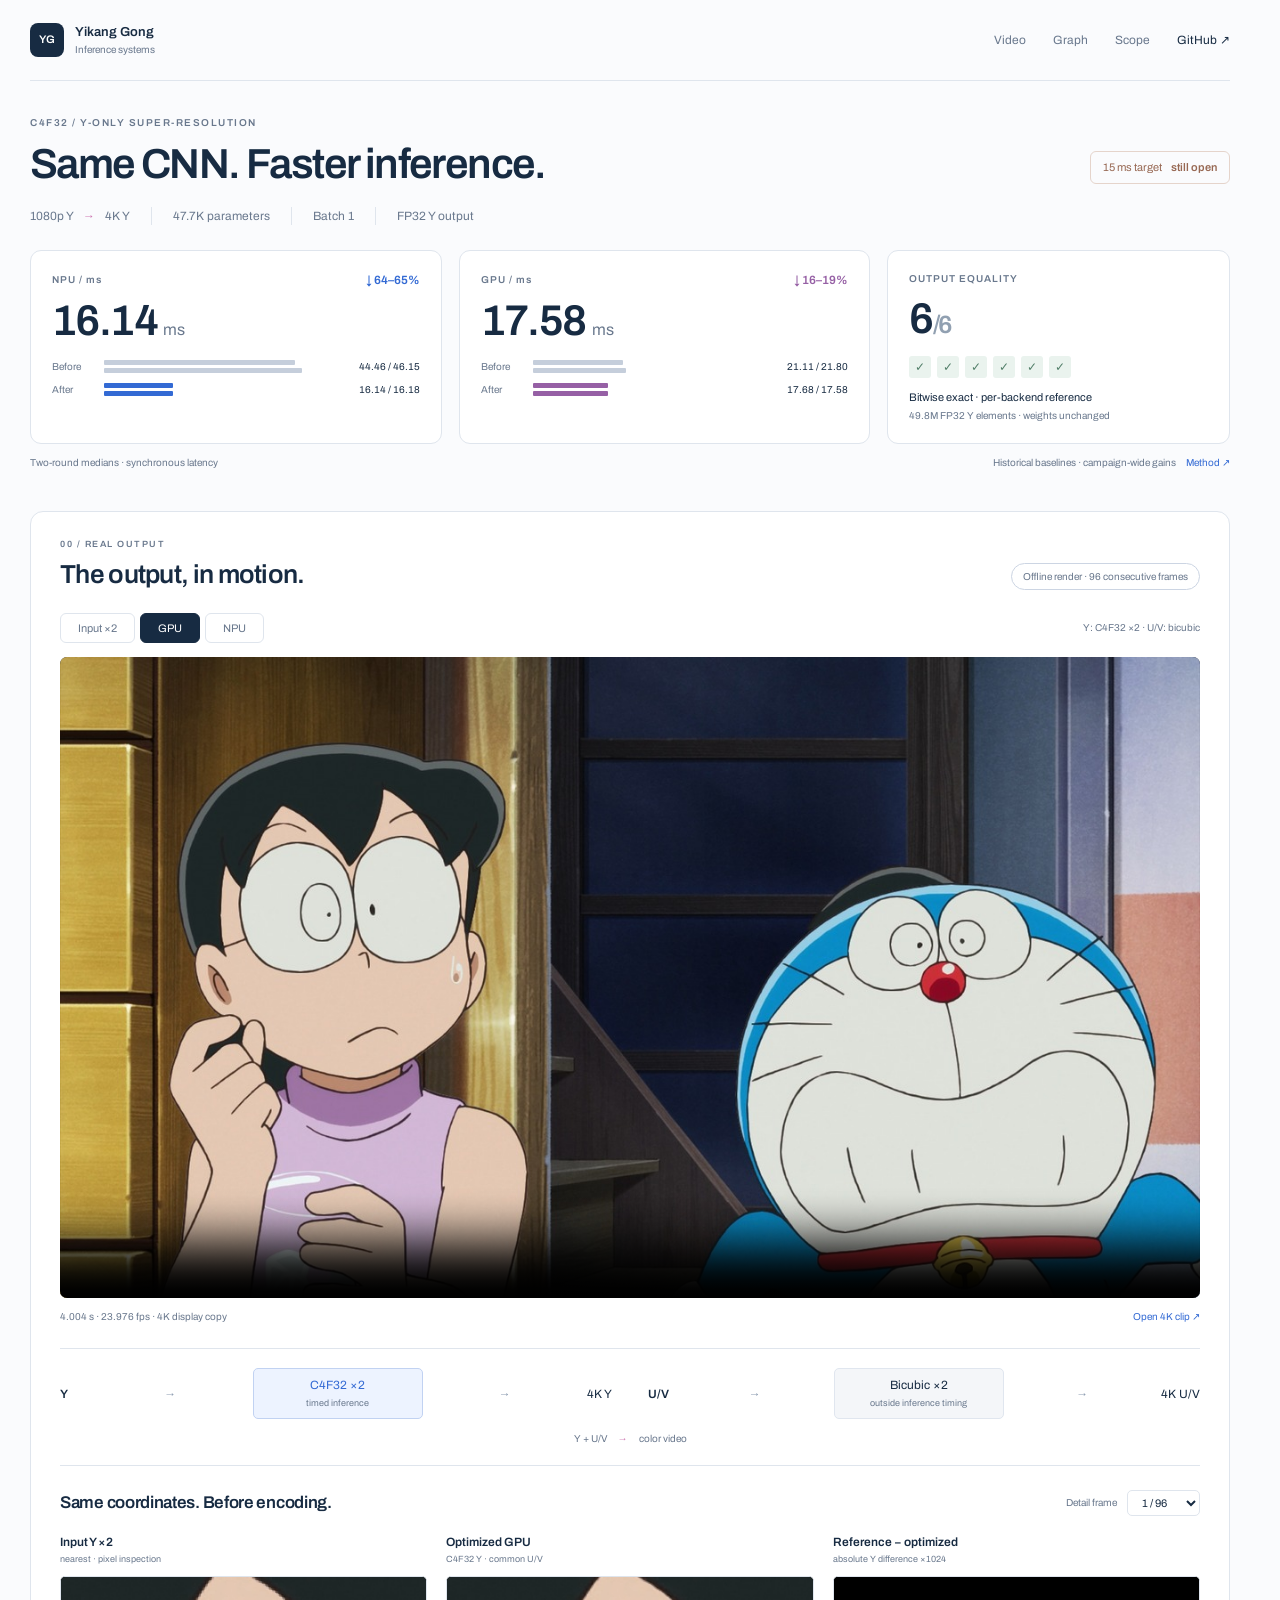
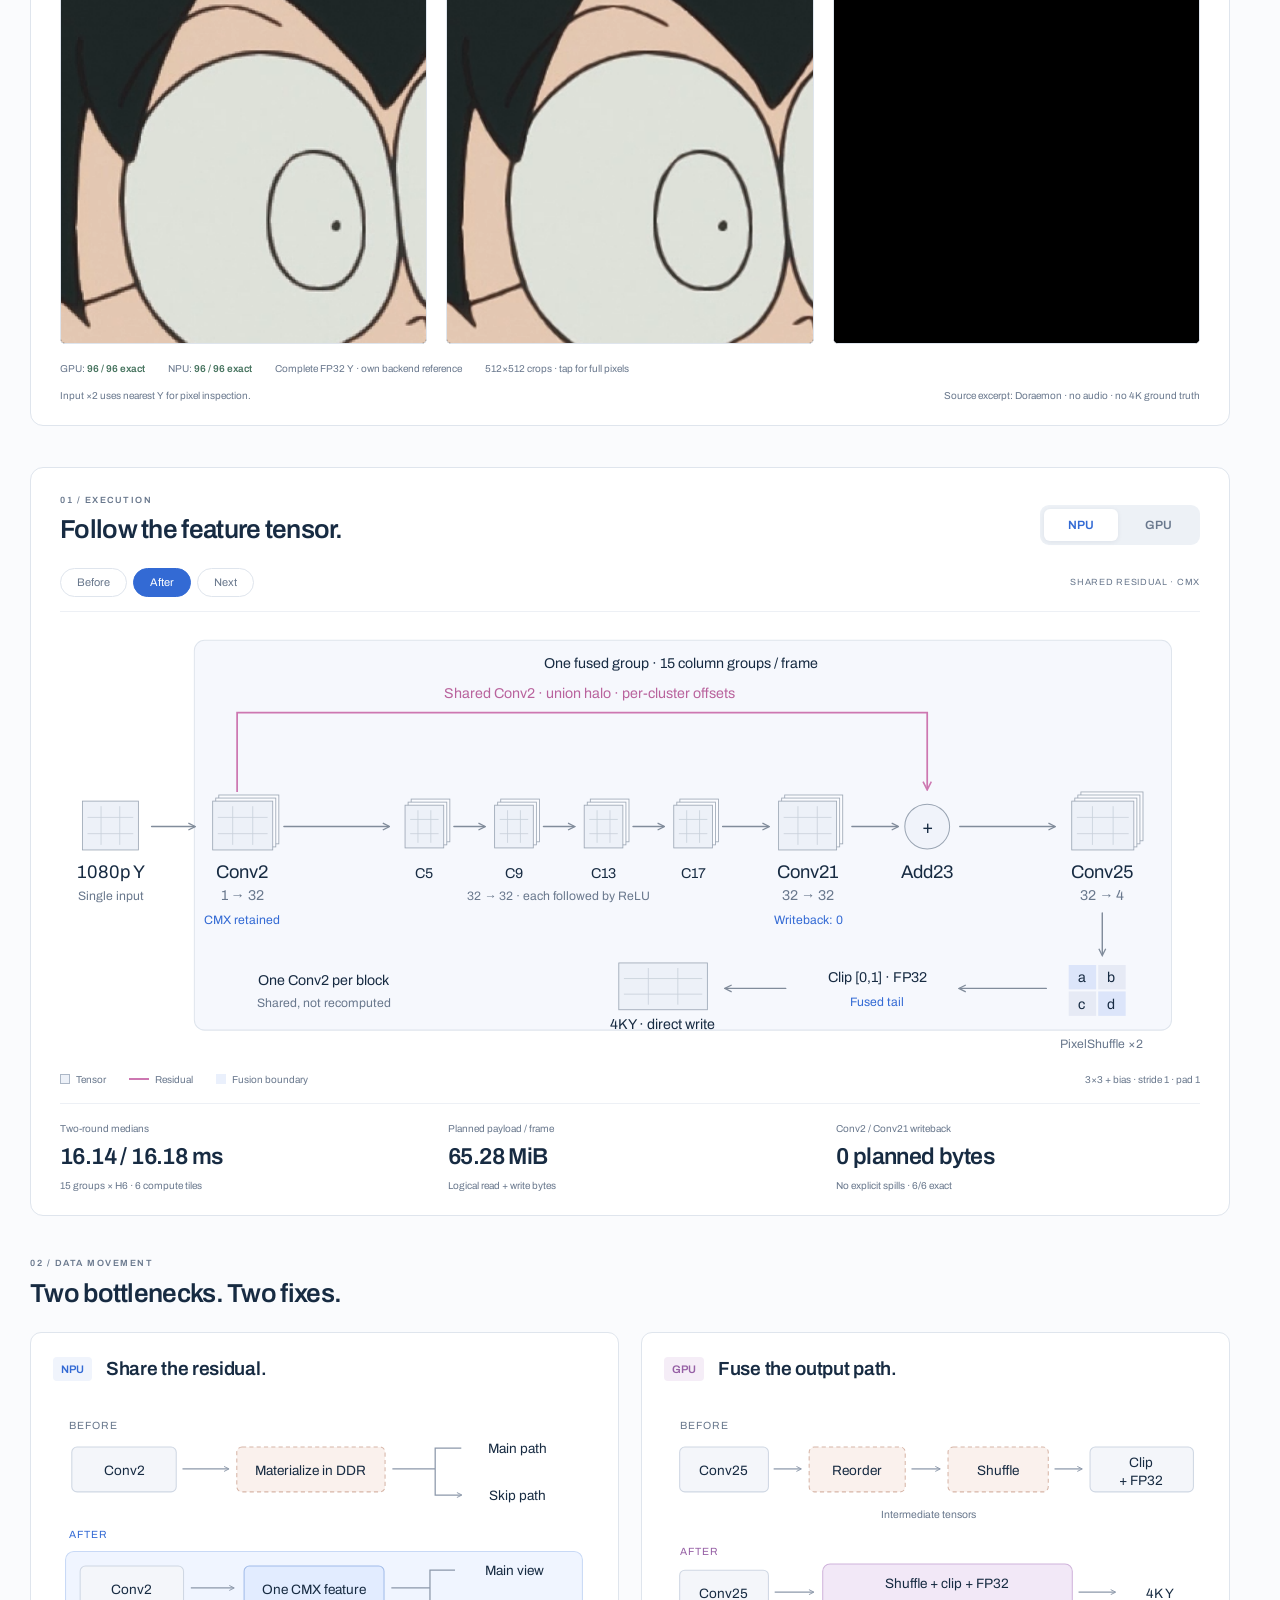
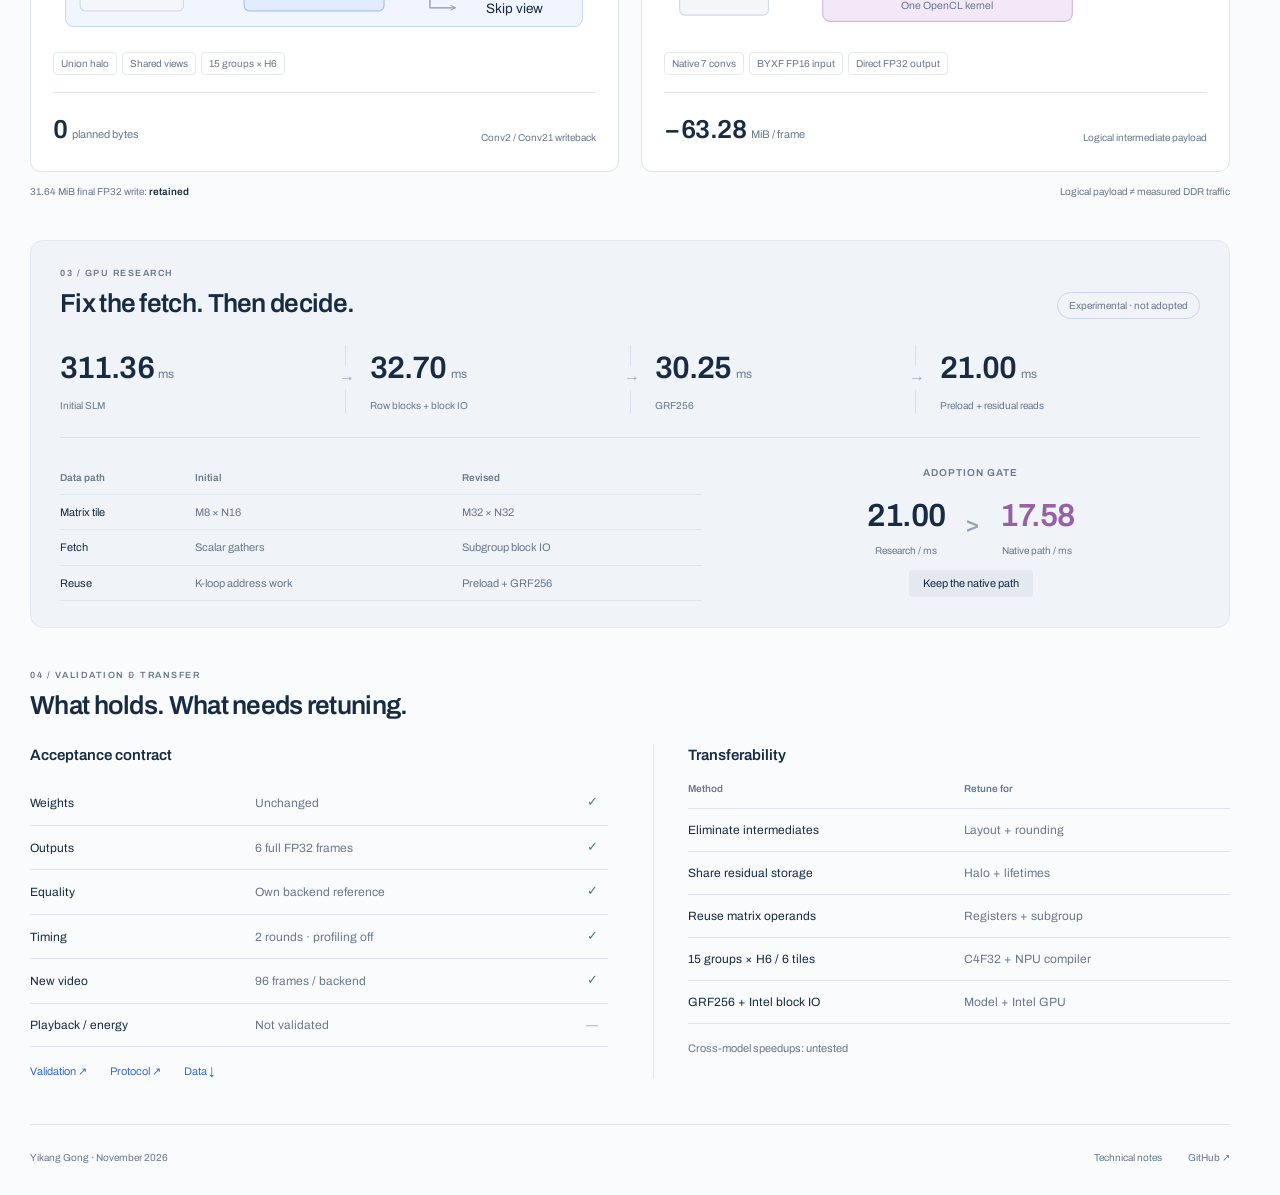
==== commit 5dff9277: "Show actual 4K video inference, Y/chroma scope and 96-frame output comparisons" ====
--- a/index.html
+++ b/index.html
@@ -13,21 +13,33 @@
   <title>Inference optimization on NPU & GPU · Yikang Gong</title>
   <link rel="icon" type="image/svg+xml" href="./assets/favicon.svg">
   <link rel="preload" href="./assets/fonts/archivo-400.woff2" as="font" type="font/woff2" crossorigin>
-  <link rel="stylesheet" href="./styles.css">
-  <script type="module" src="./app.js"></script>
+  <link rel="stylesheet" href="./styles.css?v=76906659">
+  <script type="module" src="./app.js?v=139dd538"></script>
 </head>
 <body>
   <a class="skip-link" href="#main">Skip to case study</a>
   <header class="site-header">
     <a class="identity" href="https://github.com/ygong2501"><span class="monogram" aria-hidden="true">YG</span><span>Yikang Gong<small>Inference systems</small></span></a>
-    <nav aria-label="Page navigation"><a href="#architecture">Graph</a><a href="#engineering">Changes</a><a href="#scope">Scope</a><a href="https://github.com/ygong2501/inference-optimization">GitHub ↗</a></nav>
+    <nav aria-label="Page navigation"><a href="#video">Video</a><a href="#architecture">Graph</a><a href="#scope">Scope</a><a href="https://github.com/ygong2501/inference-optimization">GitHub ↗</a></nav>
   </header>
   <main id="main">
     <section class="hero" aria-labelledby="project-title">
-      <div class="hero-heading"><div><p class="eyebrow">C4F32 / INTEL LUNAR LAKE</p><h1 id="project-title">Same CNN. Faster inference.</h1></div><span class="target-badge">15 ms target <strong>still open</strong></span></div>
-      <div class="spec-strip" aria-label="Workload"><span>1080p Y <b>→</b> 4K Y</span><span>47.7K parameters</span><span>Batch 1</span><span>Full FP32 output</span></div>
-      <div class="outcomes"><div id="latency-cards" class="latency-cards"></div><article class="validation-card"><span class="card-label">OUTPUT EQUALITY</span><strong class="validation-number">6<span>/6</span></strong><div class="frame-checks" aria-label="Six frames passed"><i>✓</i><i>✓</i><i>✓</i><i>✓</i><i>✓</i><i>✓</i></div><span>Bitwise exact · per-backend reference</span><small>49.8M FP32 elements · weights unchanged</small></article></div>
+      <div class="hero-heading"><div><p class="eyebrow">C4F32 / Y-ONLY SUPER-RESOLUTION</p><h1 id="project-title">Same CNN. Faster inference.</h1></div><span class="target-badge">15 ms target <strong>still open</strong></span></div>
+      <div class="spec-strip" aria-label="Workload"><span>1080p Y <b>→</b> 4K Y</span><span>47.7K parameters</span><span>Batch 1</span><span>FP32 Y output</span></div>
+      <div class="outcomes"><div id="latency-cards" class="latency-cards"></div><article class="validation-card"><span class="card-label">OUTPUT EQUALITY</span><strong class="validation-number">6<span>/6</span></strong><div class="frame-checks" aria-label="Six frames passed"><i>✓</i><i>✓</i><i>✓</i><i>✓</i><i>✓</i><i>✓</i></div><span>Bitwise exact · per-backend reference</span><small>49.8M FP32 Y elements · weights unchanged</small></article></div>
       <div class="result-caption"><span>Two-round medians · synchronous latency</span><span>Historical baselines · campaign-wide gains <a href="./evidence/methodology.html">Method ↗</a></span></div>
+    </section>
+
+    <section id="video" class="media-section section-anchor" aria-labelledby="video-title">
+      <div class="section-heading"><div><p class="eyebrow">00 / REAL OUTPUT</p><h2 id="video-title">The output, in motion.</h2></div><span class="research-label">Offline render · 96 consecutive frames</span></div>
+      <div class="media-toolbar"><div class="video-switch" role="group" aria-label="Video result"><button type="button" data-video="source" aria-pressed="false">Input ×2</button><button type="button" data-video="gpu" aria-pressed="true">GPU</button><button type="button" data-video="npu" aria-pressed="false">NPU</button></div><span id="video-plane-label">Y: C4F32 ×2 · U/V: bicubic</span></div>
+      <video id="demo-video" controls playsinline muted preload="metadata" poster="./assets/video/gpu-poster.jpg" src="./assets/video/gpu.mp4" aria-label="Actual 4K output from the optimized GPU inference executable"></video>
+      <div class="media-caption"><span id="video-status" role="status">4.004 s · 23.976 fps · 4K display copy</span><a id="video-download" href="./assets/video/gpu.mp4" target="_blank" rel="noopener">Open 4K clip ↗</a></div>
+      <div class="plane-flow" aria-label="Processing scope"><div><span class="plane-name">Y</span><span class="flow-arrow">→</span><strong class="timed-stage">C4F32 ×2<small>timed inference</small></strong><span class="flow-arrow">→</span><span>4K Y</span></div><div><span class="plane-name">U/V</span><span class="flow-arrow">→</span><strong class="chroma-stage">Bicubic ×2<small>outside inference timing</small></strong><span class="flow-arrow">→</span><span>4K U/V</span></div><span class="merge-output">Y + U/V <b>→</b> color video</span></div>
+      <div class="detail-heading"><h3>Same coordinates. Before encoding.</h3><label>Detail frame <select id="detail-frame" aria-label="Detail frame"><option value="0">1 / 96</option><option value="48">49 / 96</option><option value="95">96 / 96</option></select></label></div>
+      <div class="detail-grid"><figure><figcaption>Input Y ×2 <small>nearest · pixel inspection</small></figcaption><a id="detail-source-link" href="./assets/video/f000-source.webp" target="_blank" rel="noopener"><img id="detail-source" src="./assets/video/f000-source.webp" alt="512 by 512 crop of the input, with nearest-neighbor luminance enlargement" loading="lazy" width="512" height="512"></a></figure><figure><figcaption id="detail-output-label">Optimized GPU <small>C4F32 Y · common U/V</small></figcaption><a id="detail-output-link" href="./assets/video/f000-gpu.webp" target="_blank" rel="noopener"><img id="detail-output" src="./assets/video/f000-gpu.webp" alt="Actual optimized GPU inference output at the same crop coordinates" loading="lazy" width="512" height="512"></a></figure><figure><figcaption>Reference − optimized <small>absolute Y difference ×1024</small></figcaption><a id="detail-difference-link" href="./assets/video/f000-gpu-difference.png" target="_blank" rel="noopener"><img id="detail-difference" src="./assets/video/f000-gpu-difference.png" alt="Black difference map: no differing FP32 luminance elements" loading="lazy" width="512" height="512"></a></figure></div>
+      <div class="media-checks"><span>GPU: <b>96 / 96 exact</b></span><span>NPU: <b>96 / 96 exact</b></span><span>Complete FP32 Y · own backend reference</span><span>512×512 crops · tap for full pixels</span></div>
+      <div class="constraint-strip"><span>Input ×2 uses nearest Y for pixel inspection.</span><span>Source excerpt: Doraemon · no audio · no 4K ground truth</span></div>
     </section>
 
     <section id="architecture" class="architecture-section section-anchor" aria-labelledby="architecture-title">
@@ -71,7 +83,7 @@
 
     <section id="scope" class="section-anchor" aria-labelledby="scope-title">
       <div class="section-heading"><div><p class="eyebrow">04 / VALIDATION & TRANSFER</p><h2 id="scope-title">What holds. What needs retuning.</h2></div></div>
-      <div class="scope-grid"><div><table class="compact-table"><caption>Acceptance contract</caption><tbody><tr><th>Weights</th><td>Unchanged</td><td class="pass">✓</td></tr><tr><th>Outputs</th><td>6 full FP32 frames</td><td class="pass">✓</td></tr><tr><th>Equality</th><td>Own backend reference</td><td class="pass">✓</td></tr><tr><th>Timing</th><td>2 rounds · profiling off</td><td class="pass">✓</td></tr><tr><th>Playback / energy</th><td>Not validated</td><td class="pending">—</td></tr></tbody></table><div class="evidence-links"><a href="./evidence/validation.html">Validation ↗</a><a href="./evidence/methodology.html">Protocol ↗</a><a href="./evidence/results.json" download>Data ↓</a></div></div><div><table class="compact-table transfer-table"><caption>Transferability</caption><thead><tr><th>Method</th><th>Retune for</th></tr></thead><tbody><tr><th>Eliminate intermediates</th><td>Layout + rounding</td></tr><tr><th>Share residual storage</th><td>Halo + lifetimes</td></tr><tr><th>Reuse matrix operands</th><td>Registers + subgroup</td></tr><tr><th>15 groups × H6 / 6 tiles</th><td>C4F32 + NPU compiler</td></tr><tr><th>GRF256 + Intel block IO</th><td>Model + Intel GPU</td></tr></tbody></table><div class="scope-note">Cross-model speedups: untested</div></div></div>
+      <div class="scope-grid"><div><table class="compact-table"><caption>Acceptance contract</caption><tbody><tr><th>Weights</th><td>Unchanged</td><td class="pass">✓</td></tr><tr><th>Outputs</th><td>6 full FP32 frames</td><td class="pass">✓</td></tr><tr><th>Equality</th><td>Own backend reference</td><td class="pass">✓</td></tr><tr><th>Timing</th><td>2 rounds · profiling off</td><td class="pass">✓</td></tr><tr><th>New video</th><td>96 frames / backend</td><td class="pass">✓</td></tr><tr><th>Playback / energy</th><td>Not validated</td><td class="pending">—</td></tr></tbody></table><div class="evidence-links"><a href="./evidence/validation.html">Validation ↗</a><a href="./evidence/methodology.html">Protocol ↗</a><a href="./evidence/results.json" download>Data ↓</a></div></div><div><table class="compact-table transfer-table"><caption>Transferability</caption><thead><tr><th>Method</th><th>Retune for</th></tr></thead><tbody><tr><th>Eliminate intermediates</th><td>Layout + rounding</td></tr><tr><th>Share residual storage</th><td>Halo + lifetimes</td></tr><tr><th>Reuse matrix operands</th><td>Registers + subgroup</td></tr><tr><th>15 groups × H6 / 6 tiles</th><td>C4F32 + NPU compiler</td></tr><tr><th>GRF256 + Intel block IO</th><td>Model + Intel GPU</td></tr></tbody></table><div class="scope-note">Cross-model speedups: untested</div></div></div>
     </section>
   </main>
   <footer class="site-footer"><span>Yikang Gong · November 2026</span><span><a href="./evidence/methodology.html">Technical notes</a><a href="https://github.com/ygong2501/inference-optimization">GitHub ↗</a></span></footer>
--- a/styles.css
+++ b/styles.css
@@ -13,3 +13,7 @@
 @media(max-width:700px){.change-card>svg{font-size:16px}.change-card svg .small-svg{font-size:13px}.change-card svg .lane-label{font-size:12px}.diagram-key .diagram-contract{display:none}}
 @media(prefers-reduced-motion:reduce){*{animation:none!important;transition:none!important}}
 @media print{body{background:white}.site-header nav,.graph-toolbar,.hardware-switch{display:none}.site-header,main,.site-footer{margin-inline:0;max-width:none}.hero-heading h1{font-size:32px}.architecture-section,.change-card,.research-section{break-inside:avoid}.diagram-scroll{overflow:visible}.diagram-scroll svg{min-width:0}.site-footer{margin-top:25px}}
+
+.media-section{padding:26px 29px 22px;background:white;border:1px solid var(--line);border-radius:13px}.media-toolbar{display:flex;justify-content:space-between;align-items:center;gap:15px;margin-bottom:14px}.video-switch{display:flex;gap:5px}.video-switch button{border:1px solid var(--line);border-radius:6px;background:white;color:var(--muted);font-size:11px;padding:6px 17px}.video-switch button[aria-pressed=true]{background:var(--ink);border-color:var(--ink);color:white}#video-plane-label{font-size:10px;color:var(--muted)}#demo-video{display:block;width:100%;aspect-ratio:16/9;background:#101a28;border-radius:7px}.media-caption{display:flex;justify-content:space-between;gap:15px;font-size:10px;color:var(--muted);margin-top:11px}.media-caption a{color:var(--npu)}.plane-flow{display:grid;grid-template-columns:1fr 1fr;gap:12px 36px;margin-top:24px;padding:19px 0;border-block:1px solid var(--line);font-size:12px}.plane-flow>div{display:flex;align-items:center;justify-content:space-between;gap:13px}.plane-name{width:28px;font-weight:600}.flow-arrow{color:#8a9aaf}.plane-flow strong{padding:7px 18px;border-radius:5px;text-align:center;font-weight:400;min-width:170px}.plane-flow strong small{display:block;font-size:9px;margin-top:3px;color:var(--muted)}.timed-stage{background:#edf3ff;border:1px solid #c1d2f2;color:var(--npu)}.chroma-stage{background:#f4f6f9;border:1px solid #e0e6ef}.merge-output{grid-column:1/-1;justify-self:center;color:var(--muted);font-size:10px}.merge-output b{color:var(--residual);margin-inline:9px}.detail-heading{display:flex;align-items:center;justify-content:space-between;gap:15px;margin:24px 0 17px}.detail-heading h3{font-size:17px}.detail-heading label{display:flex;gap:10px;align-items:center;font-size:10px;color:var(--muted)}.detail-heading select{font:11px Archivo,Arial,sans-serif;border:1px solid var(--line);border-radius:5px;padding:5px 10px;background:white;color:var(--ink)}.detail-grid{display:grid;grid-template-columns:repeat(3,1fr);gap:19px}.detail-grid figure{margin:0;min-width:0}.detail-grid figcaption{font-size:12px;font-weight:600;margin-bottom:10px}.detail-grid figcaption small{display:block;font-size:9px;color:var(--muted);font-weight:400;margin-top:2px}.detail-grid img{display:block;width:100%;height:auto;aspect-ratio:1;object-fit:contain;border-radius:5px;border:1px solid var(--line);background:#050505}.media-checks{display:flex;flex-wrap:wrap;gap:9px 23px;margin-top:17px;font-size:10px;color:var(--muted)}.media-checks b{color:#47745f;font-weight:600}
+@media(max-width:900px){.plane-flow{grid-template-columns:1fr;gap:13px}.plane-flow>div{justify-content:center;gap:25px}.plane-flow>div>span:last-child{width:60px}.plane-flow strong{min-width:175px}.merge-output{margin-top:2px}}
+@media(max-width:700px){.media-section{padding:21px 16px 18px;margin-inline:-6px}.media-section .section-heading{flex-direction:column;align-items:flex-start;gap:12px}.media-section .research-label{font-size:9px}.media-toolbar{flex-direction:column;align-items:flex-start;gap:10px}.video-switch button{font-size:10px;padding:6px 17px}#video-plane-label{font-size:9px}.media-caption{font-size:9px;gap:10px}.plane-flow{font-size:10px;margin-top:18px;padding-block:16px}.plane-flow>div{gap:10px;justify-content:space-between}.plane-name{width:24px}.plane-flow strong{min-width:139px;padding:7px 10px}.plane-flow strong small{font-size:8px}.plane-flow>div>span:last-child{width:42px}.detail-heading{align-items:flex-start;flex-direction:column;gap:13px;margin-top:20px}.detail-heading h3{font-size:16px}.detail-grid{gap:9px}.detail-grid figcaption{font-size:10px;min-height:39px;line-height:1.35}.detail-grid figcaption small{font-size:8px}.media-checks{font-size:9px;gap:8px 15px}.merge-output{font-size:9px}}
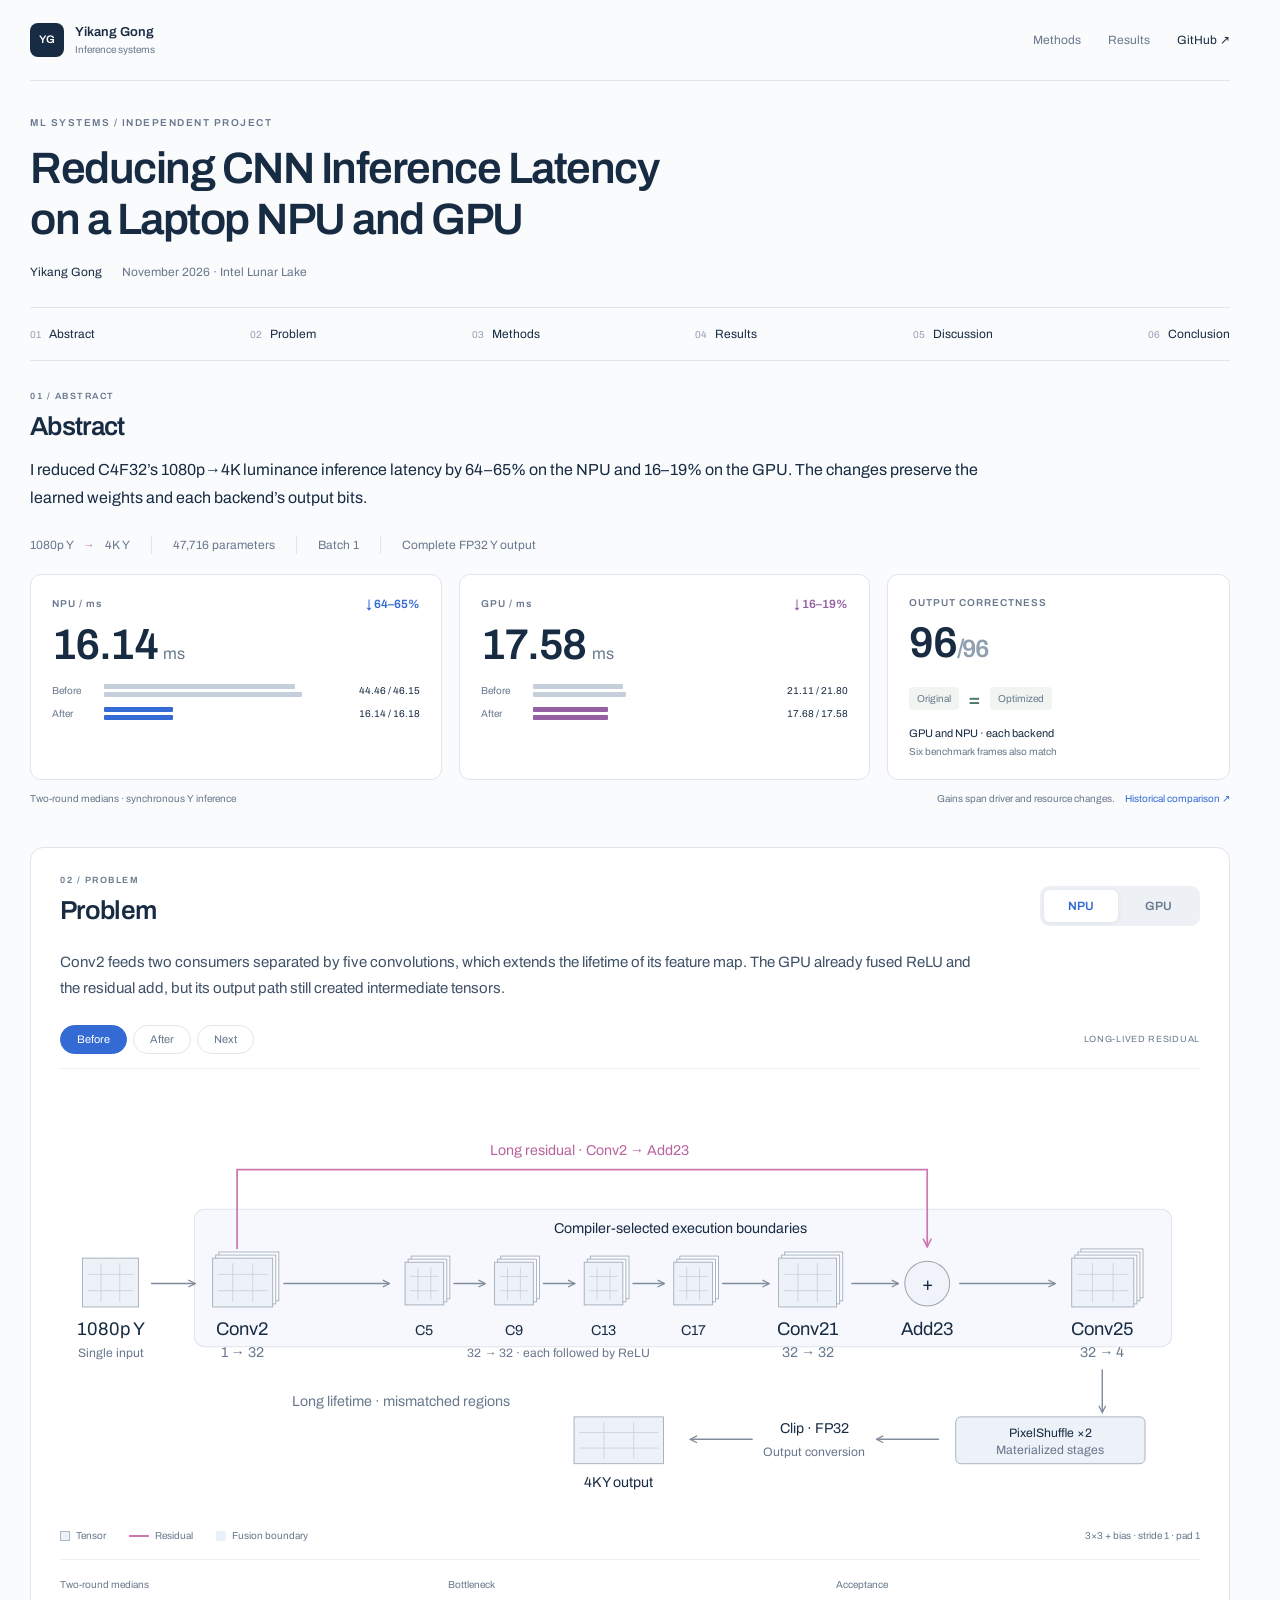
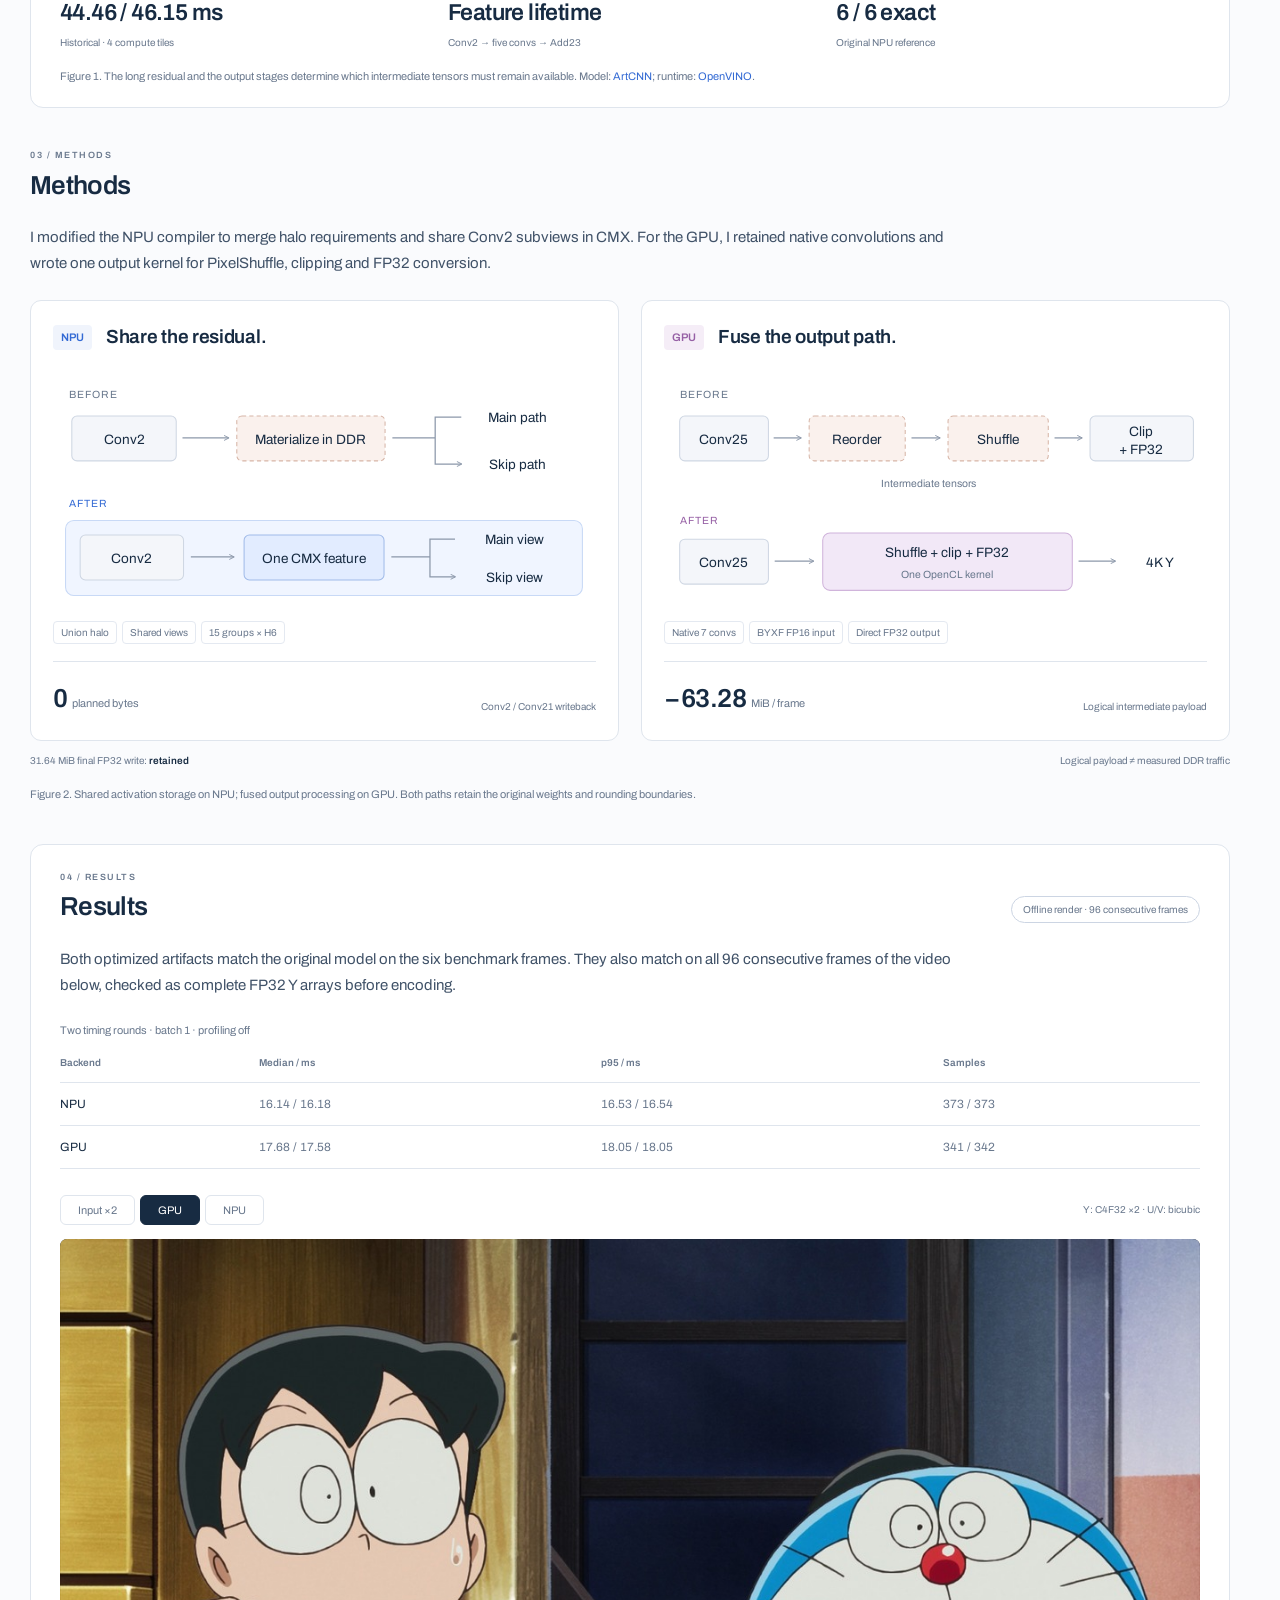
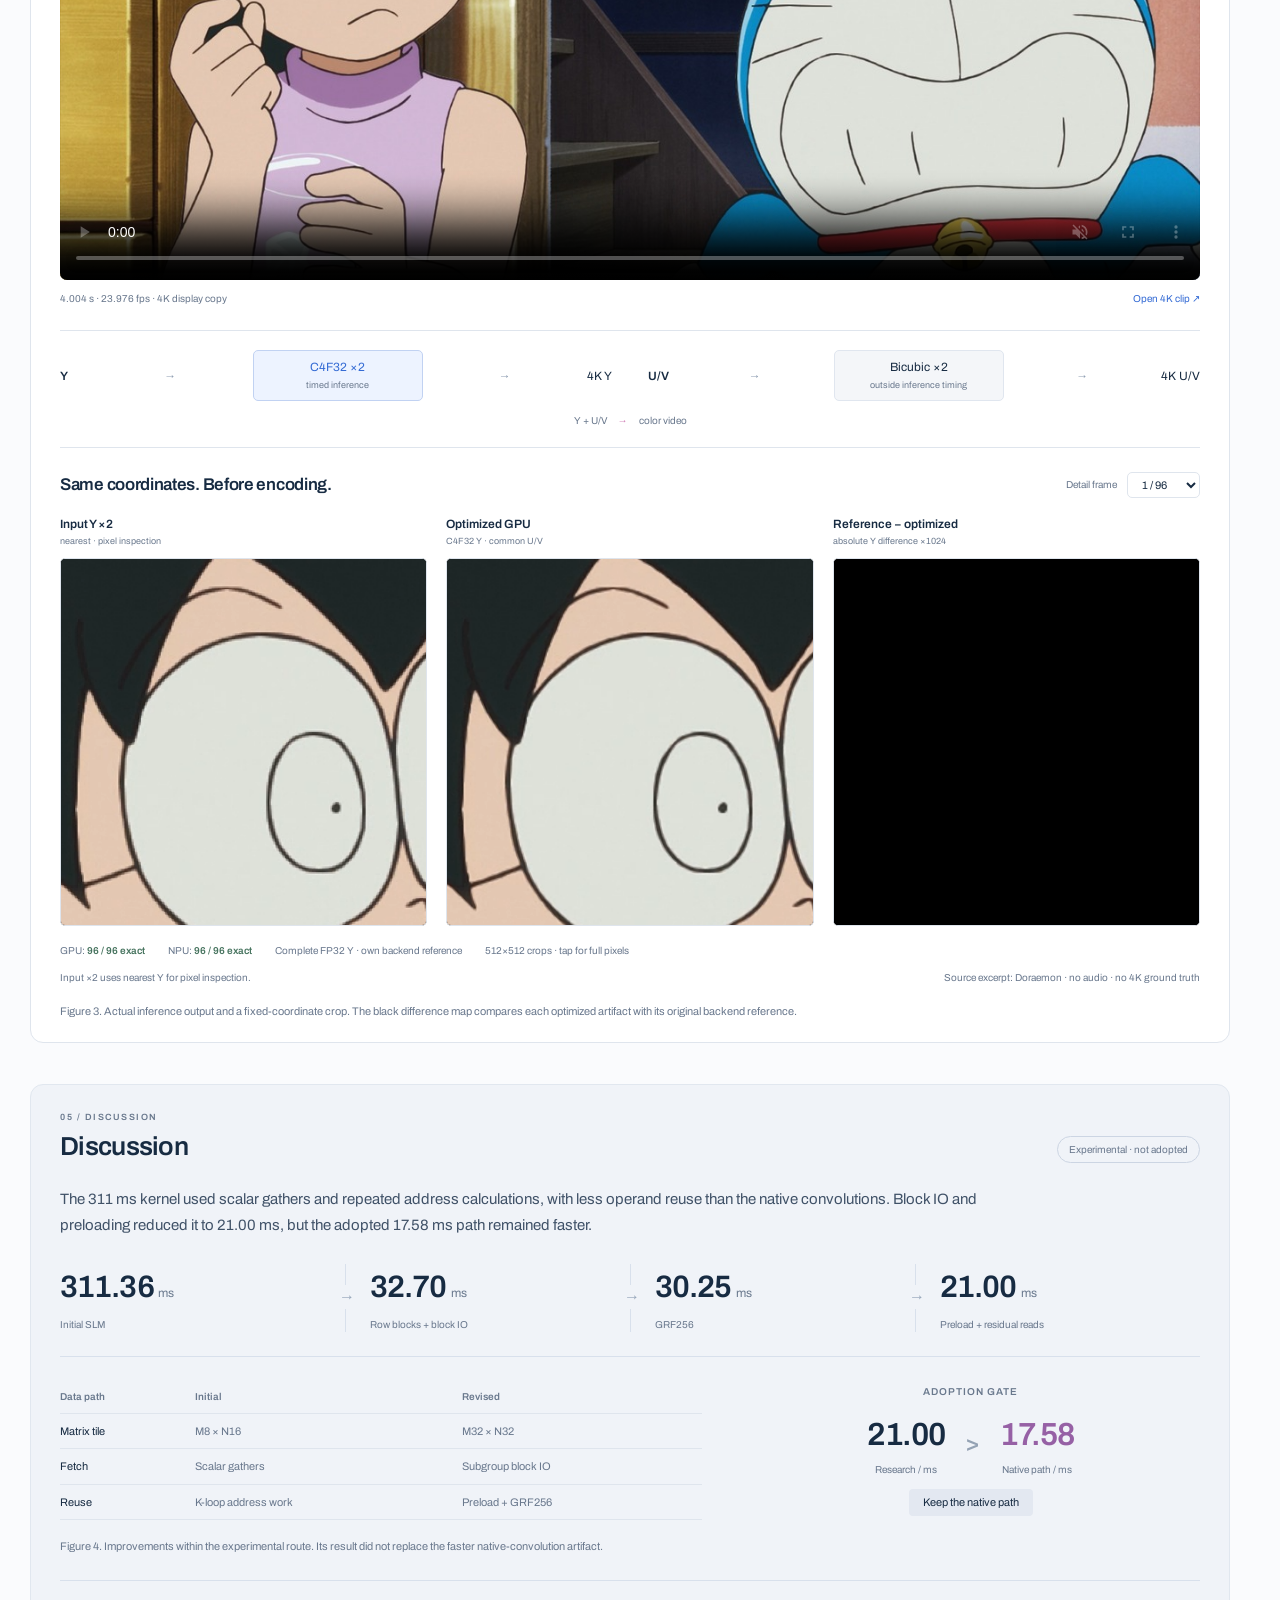
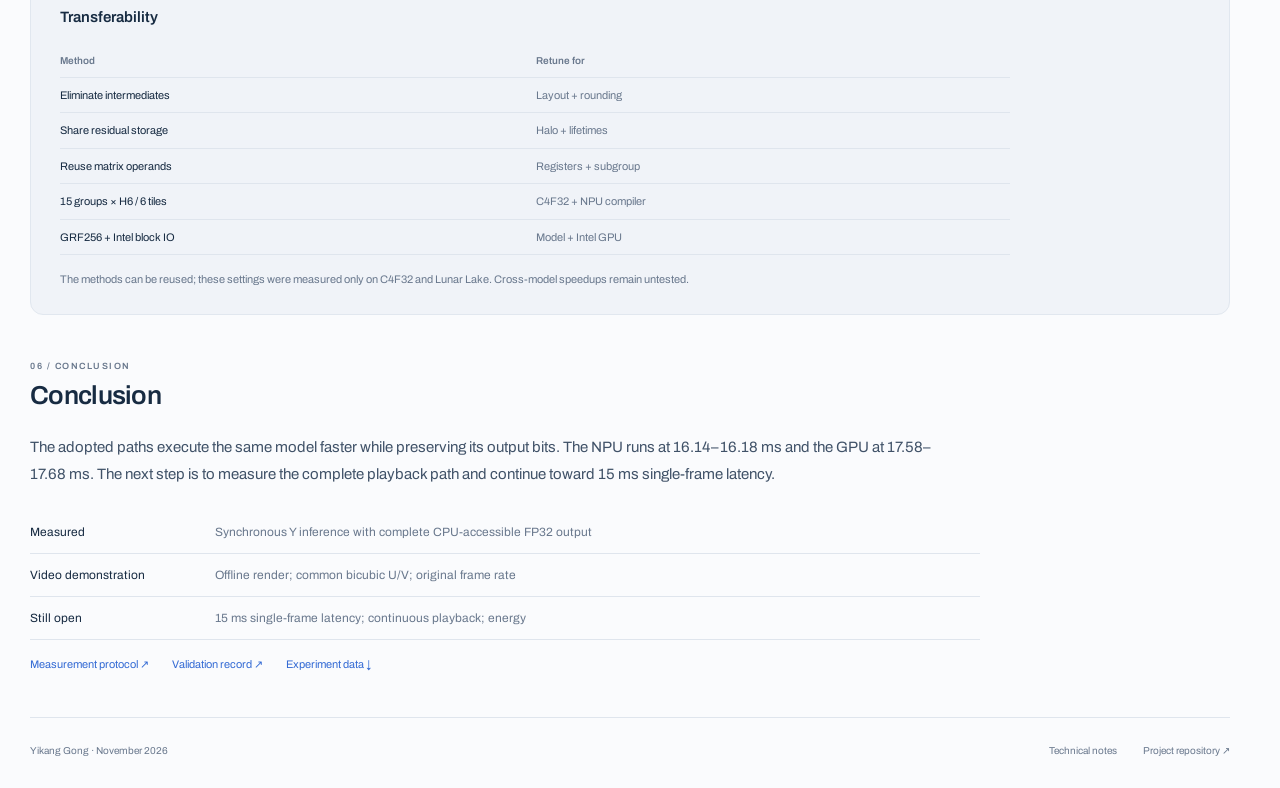
==== commit fbdc3cfc: "Present the project as a six-section engineering case study" ====
--- a/index.html
+++ b/index.html
@@ -1,59 +1,50 @@
 <!doctype html>
-<!-- @file English portfolio case study of verified C4F32 inference optimization, with interactive architecture and evidence views. -->
+<!-- @file Six-section English engineering case study of C4F32 NPU/GPU optimization with architecture, measurements and real video output. -->
 <!-- @see docs/code-index.xml -->
 <html lang="en">
 <head>
   <meta charset="utf-8">
   <meta name="viewport" content="width=device-width, initial-scale=1">
-  <meta name="description" content="Yikang Gong's compiler-to-kernel case study: optimizing ArtCNN inference on Intel Lunar Lake NPU and GPU while preserving bitwise output equality.">
+  <meta name="description" content="Yikang Gong reduced C4F32 luminance inference latency by 64–65% on Intel NPU and 16–19% on GPU through compiler scheduling and output-kernel fusion.">
   <meta name="theme-color" content="#fafbfd">
   <meta property="og:type" content="article">
-  <meta property="og:title" content="Bit-exact inference on Intel NPU & GPU — Yikang Gong">
-  <meta property="og:description" content="Shared-residual CMX scheduling, GPU tail fusion, and evidence-driven kernel optimization. Six full reference frames, identical output bits.">
+  <meta property="og:title" content="CNN Inference Optimization — Yikang Gong">
+  <meta property="og:description" content="Compiler scheduling and GPU kernel fusion reduce inference latency while preserving output bits. Includes real 4K video and complete-frame validation.">
   <title>Inference optimization on NPU & GPU · Yikang Gong</title>
   <link rel="icon" type="image/svg+xml" href="./assets/favicon.svg">
   <link rel="preload" href="./assets/fonts/archivo-400.woff2" as="font" type="font/woff2" crossorigin>
-  <link rel="stylesheet" href="./styles.css?v=76906659">
-  <script type="module" src="./app.js?v=139dd538"></script>
+  <link rel="stylesheet" href="./styles.css?v=75af6c8a">
+  <script type="module" src="./app.js?v=e5819fbc"></script>
 </head>
 <body>
   <a class="skip-link" href="#main">Skip to case study</a>
-  <header class="site-header">
-    <a class="identity" href="https://github.com/ygong2501"><span class="monogram" aria-hidden="true">YG</span><span>Yikang Gong<small>Inference systems</small></span></a>
-    <nav aria-label="Page navigation"><a href="#video">Video</a><a href="#architecture">Graph</a><a href="#scope">Scope</a><a href="https://github.com/ygong2501/inference-optimization">GitHub ↗</a></nav>
-  </header>
+  <header class="site-header"><a class="identity" href="https://github.com/ygong2501"><span class="monogram" aria-hidden="true">YG</span><span>Yikang Gong<small>Inference systems</small></span></a><nav aria-label="Page navigation"><a href="#engineering">Methods</a><a href="#video">Results</a><a href="https://github.com/ygong2501/inference-optimization">GitHub ↗</a></nav></header>
   <main id="main">
-    <section class="hero" aria-labelledby="project-title">
-      <div class="hero-heading"><div><p class="eyebrow">C4F32 / Y-ONLY SUPER-RESOLUTION</p><h1 id="project-title">Same CNN. Faster inference.</h1></div><span class="target-badge">15 ms target <strong>still open</strong></span></div>
-      <div class="spec-strip" aria-label="Workload"><span>1080p Y <b>→</b> 4K Y</span><span>47.7K parameters</span><span>Batch 1</span><span>FP32 Y output</span></div>
-      <div class="outcomes"><div id="latency-cards" class="latency-cards"></div><article class="validation-card"><span class="card-label">OUTPUT EQUALITY</span><strong class="validation-number">6<span>/6</span></strong><div class="frame-checks" aria-label="Six frames passed"><i>✓</i><i>✓</i><i>✓</i><i>✓</i><i>✓</i><i>✓</i></div><span>Bitwise exact · per-backend reference</span><small>49.8M FP32 Y elements · weights unchanged</small></article></div>
-      <div class="result-caption"><span>Two-round medians · synchronous latency</span><span>Historical baselines · campaign-wide gains <a href="./evidence/methodology.html">Method ↗</a></span></div>
-    </section>
-
-    <section id="video" class="media-section section-anchor" aria-labelledby="video-title">
-      <div class="section-heading"><div><p class="eyebrow">00 / REAL OUTPUT</p><h2 id="video-title">The output, in motion.</h2></div><span class="research-label">Offline render · 96 consecutive frames</span></div>
-      <div class="media-toolbar"><div class="video-switch" role="group" aria-label="Video result"><button type="button" data-video="source" aria-pressed="false">Input ×2</button><button type="button" data-video="gpu" aria-pressed="true">GPU</button><button type="button" data-video="npu" aria-pressed="false">NPU</button></div><span id="video-plane-label">Y: C4F32 ×2 · U/V: bicubic</span></div>
-      <video id="demo-video" controls playsinline muted preload="metadata" poster="./assets/video/gpu-poster.jpg" src="./assets/video/gpu.mp4" aria-label="Actual 4K output from the optimized GPU inference executable"></video>
-      <div class="media-caption"><span id="video-status" role="status">4.004 s · 23.976 fps · 4K display copy</span><a id="video-download" href="./assets/video/gpu.mp4" target="_blank" rel="noopener">Open 4K clip ↗</a></div>
-      <div class="plane-flow" aria-label="Processing scope"><div><span class="plane-name">Y</span><span class="flow-arrow">→</span><strong class="timed-stage">C4F32 ×2<small>timed inference</small></strong><span class="flow-arrow">→</span><span>4K Y</span></div><div><span class="plane-name">U/V</span><span class="flow-arrow">→</span><strong class="chroma-stage">Bicubic ×2<small>outside inference timing</small></strong><span class="flow-arrow">→</span><span>4K U/V</span></div><span class="merge-output">Y + U/V <b>→</b> color video</span></div>
-      <div class="detail-heading"><h3>Same coordinates. Before encoding.</h3><label>Detail frame <select id="detail-frame" aria-label="Detail frame"><option value="0">1 / 96</option><option value="48">49 / 96</option><option value="95">96 / 96</option></select></label></div>
-      <div class="detail-grid"><figure><figcaption>Input Y ×2 <small>nearest · pixel inspection</small></figcaption><a id="detail-source-link" href="./assets/video/f000-source.webp" target="_blank" rel="noopener"><img id="detail-source" src="./assets/video/f000-source.webp" alt="512 by 512 crop of the input, with nearest-neighbor luminance enlargement" loading="lazy" width="512" height="512"></a></figure><figure><figcaption id="detail-output-label">Optimized GPU <small>C4F32 Y · common U/V</small></figcaption><a id="detail-output-link" href="./assets/video/f000-gpu.webp" target="_blank" rel="noopener"><img id="detail-output" src="./assets/video/f000-gpu.webp" alt="Actual optimized GPU inference output at the same crop coordinates" loading="lazy" width="512" height="512"></a></figure><figure><figcaption>Reference − optimized <small>absolute Y difference ×1024</small></figcaption><a id="detail-difference-link" href="./assets/video/f000-gpu-difference.png" target="_blank" rel="noopener"><img id="detail-difference" src="./assets/video/f000-gpu-difference.png" alt="Black difference map: no differing FP32 luminance elements" loading="lazy" width="512" height="512"></a></figure></div>
-      <div class="media-checks"><span>GPU: <b>96 / 96 exact</b></span><span>NPU: <b>96 / 96 exact</b></span><span>Complete FP32 Y · own backend reference</span><span>512×512 crops · tap for full pixels</span></div>
-      <div class="constraint-strip"><span>Input ×2 uses nearest Y for pixel inspection.</span><span>Source excerpt: Doraemon · no audio · no 4K ground truth</span></div>
+    <section id="abstract" class="hero paper-hero section-anchor" aria-labelledby="project-title">
+      <div class="paper-title"><p class="eyebrow">ML SYSTEMS / INDEPENDENT PROJECT</p><h1 id="project-title">Reducing CNN Inference Latency<br> on a Laptop NPU and GPU</h1><div class="paper-byline">Yikang Gong <span>November 2026 · Intel Lunar Lake</span></div></div>
+      <nav class="paper-toc" aria-label="Paper sections"><a href="#abstract"><span>01</span> Abstract</a><a href="#architecture"><span>02</span> Problem</a><a href="#engineering"><span>03</span> Methods</a><a href="#video"><span>04</span> Results</a><a href="#discussion"><span>05</span> Discussion</a><a href="#scope"><span>06</span> Conclusion</a></nav>
+      <div class="section-heading"><div><p class="eyebrow">01 / ABSTRACT</p><h2>Abstract</h2></div></div>
+      <p class="paper-paragraph abstract-text">I reduced C4F32’s 1080p→4K luminance inference latency by 64–65% on the NPU and 16–19% on the GPU. The changes preserve the learned weights and each backend’s output bits.</p>
+      <div class="spec-strip" aria-label="Workload"><span>1080p Y <b>→</b> 4K Y</span><span>47,716 parameters</span><span>Batch 1</span><span>Complete FP32 Y output</span></div>
+      <div class="outcomes"><div id="latency-cards" class="latency-cards"></div><article class="validation-card"><span class="card-label">OUTPUT CORRECTNESS</span><strong class="validation-number">96<span>/96</span></strong><div class="equality-mark"><span>Original</span><b>=</b><span>Optimized</span></div><span>GPU and NPU · each backend</span><small>Six benchmark frames also match</small></article></div>
+      <div class="result-caption"><span>Two-round medians · synchronous Y inference</span><span>Gains span driver and resource changes. <a href="./evidence/methodology.html">Historical comparison ↗</a></span></div>
     </section>
 
     <section id="architecture" class="architecture-section section-anchor" aria-labelledby="architecture-title">
-      <div class="section-heading"><div><p class="eyebrow">01 / EXECUTION</p><h2 id="architecture-title">Follow the feature tensor.</h2></div><div class="hardware-switch" role="tablist" aria-label="Execution backend"><button id="tab-npu" type="button" role="tab" aria-selected="true" aria-controls="execution-panel" data-backend="npu">NPU</button><button id="tab-gpu" type="button" role="tab" aria-selected="false" aria-controls="execution-panel" data-backend="gpu" tabindex="-1">GPU</button></div></div>
+      <div class="section-heading"><div><p class="eyebrow">02 / PROBLEM</p><h2 id="architecture-title">Problem</h2></div><div class="hardware-switch" role="tablist" aria-label="Execution backend"><button id="tab-npu" type="button" role="tab" aria-selected="true" aria-controls="execution-panel" data-backend="npu">NPU</button><button id="tab-gpu" type="button" role="tab" aria-selected="false" aria-controls="execution-panel" data-backend="gpu" tabindex="-1">GPU</button></div></div>
+      <p class="paper-paragraph">Conv2 feeds two consumers separated by five convolutions, which extends the lifetime of its feature map. The GPU already fused ReLU and the residual add, but its output path still created intermediate tensors.</p>
       <div id="execution-panel" role="tabpanel" aria-labelledby="tab-npu">
-        <div class="graph-toolbar"><div class="view-switch" role="group" aria-label="Execution view"><button type="button" aria-pressed="false" data-view="baseline">Before</button><button type="button" aria-pressed="true" data-view="optimized">After</button><button type="button" aria-pressed="false" data-view="remaining">Next</button></div><span id="view-kicker" class="view-kicker" aria-live="polite">SHARED RESIDUAL · CMX</span></div>
+        <div class="graph-toolbar"><div class="view-switch" role="group" aria-label="Execution view"><button type="button" aria-pressed="true" data-view="baseline">Before</button><button type="button" aria-pressed="false" data-view="optimized">After</button><button type="button" aria-pressed="false" data-view="remaining">Next</button></div><span id="view-kicker" class="view-kicker" aria-live="polite">LONG-LIVED RESIDUAL</span></div>
         <div class="diagram-scroll" tabindex="0" role="region" aria-label="Network diagram; scroll horizontally on small screens"><svg id="network" viewBox="0 0 1120 430" role="img" aria-labelledby="network-title network-desc"><title id="network-title">C4F32 execution graph</title><desc id="network-desc">Seven convolutions, a long residual, PixelShuffle and complete FP32 output.</desc></svg></div>
         <div class="diagram-key"><span><i class="key-square"></i>Tensor</span><span><i class="key-line"></i>Residual</span><span><i class="key-square fusion-key"></i>Fusion boundary</span><span class="diagram-contract">3×3 + bias · stride 1 · pad 1</span></div>
         <div id="view-facts" class="view-facts" aria-live="polite"></div>
       </div>
+      <div class="figure-caption">Figure 1. The long residual and the output stages determine which intermediate tensors must remain available. Model: <a href="https://github.com/Artoriuz/ArtCNN">ArtCNN</a>; runtime: <a href="https://github.com/openvinotoolkit/openvino">OpenVINO</a>.</div>
     </section>
 
     <section id="engineering" class="section-anchor" aria-labelledby="engineering-title">
-      <div class="section-heading"><div><p class="eyebrow">02 / DATA MOVEMENT</p><h2 id="engineering-title">Two bottlenecks. Two fixes.</h2></div></div>
+      <div class="section-heading"><div><p class="eyebrow">03 / METHODS</p><h2 id="engineering-title">Methods</h2></div></div>
+      <p class="paper-paragraph">I modified the NPU compiler to merge halo requirements and share Conv2 subviews in CMX. For the GPU, I retained native convolutions and wrote one output kernel for PixelShuffle, clipping and FP32 conversion.</p>
       <div class="comparison-grid">
         <article class="change-card npu-card"><div class="change-heading"><span class="backend-label npu-text">NPU</span><h3>Share the residual.</h3></div>
           <svg viewBox="0 0 520 228" role="img" aria-labelledby="npu-change-title"><title id="npu-change-title">Before: a materialized residual. After: one CMX feature shared by main and skip views.</title><defs><marker id="npu-tip" viewBox="0 0 10 10" refX="8" refY="5" markerWidth="5" markerHeight="5" orient="auto"><path d="M1 1L9 5L1 9" fill="none" stroke="#8c98aa" stroke-width="1.5"/></marker></defs>
@@ -73,20 +64,41 @@
         </article>
       </div>
       <div class="constraint-strip"><span>31.64 MiB final FP32 write: <b>retained</b></span><span>Logical payload ≠ measured DDR traffic</span></div>
+      <div class="figure-caption">Figure 2. Shared activation storage on NPU; fused output processing on GPU. Both paths retain the original weights and rounding boundaries.</div>
     </section>
 
-    <section class="research-section section-anchor" aria-labelledby="research-title">
-      <div class="section-heading"><div><p class="eyebrow">03 / GPU RESEARCH</p><h2 id="research-title">Fix the fetch. Then decide.</h2></div><span class="research-label">Experimental · not adopted</span></div>
+    <section id="video" class="media-section section-anchor" aria-labelledby="video-title">
+      <div class="section-heading"><div><p class="eyebrow">04 / RESULTS</p><h2 id="video-title">Results</h2></div><span class="research-label">Offline render · 96 consecutive frames</span></div>
+      <p class="paper-paragraph">Both optimized artifacts match the original model on the six benchmark frames. They also match on all 96 consecutive frames of the video below, checked as complete FP32 Y arrays before encoding.</p>
+      <div class="result-table-wrap"><table class="compact-table results-table"><caption>Two timing rounds · batch 1 · profiling off</caption><thead><tr><th>Backend</th><th>Median / ms</th><th>p95 / ms</th><th>Samples</th></tr></thead><tbody id="timing-rows"></tbody></table></div>
+      <div class="media-toolbar"><div class="video-switch" role="group" aria-label="Video result"><button type="button" data-video="source" aria-pressed="false">Input ×2</button><button type="button" data-video="gpu" aria-pressed="true">GPU</button><button type="button" data-video="npu" aria-pressed="false">NPU</button></div><span id="video-plane-label">Y: C4F32 ×2 · U/V: bicubic</span></div>
+      <video id="demo-video" controls playsinline muted preload="metadata" poster="./assets/video/gpu-poster.jpg" src="./assets/video/gpu.mp4" aria-label="Actual 4K output from the optimized GPU inference executable"></video>
+      <div class="media-caption"><span id="video-status" role="status">4.004 s · 23.976 fps · 4K display copy</span><a id="video-download" href="./assets/video/gpu.mp4" target="_blank" rel="noopener">Open 4K clip ↗</a></div>
+      <div class="plane-flow" aria-label="Processing scope"><div><span class="plane-name">Y</span><span class="flow-arrow">→</span><strong class="timed-stage">C4F32 ×2<small>timed inference</small></strong><span class="flow-arrow">→</span><span>4K Y</span></div><div><span class="plane-name">U/V</span><span class="flow-arrow">→</span><strong class="chroma-stage">Bicubic ×2<small>outside inference timing</small></strong><span class="flow-arrow">→</span><span>4K U/V</span></div><span class="merge-output">Y + U/V <b>→</b> color video</span></div>
+      <div class="detail-heading"><h3>Same coordinates. Before encoding.</h3><label>Detail frame <select id="detail-frame" aria-label="Detail frame"><option value="0">1 / 96</option><option value="48">49 / 96</option><option value="95">96 / 96</option></select></label></div>
+      <div class="detail-grid"><figure><figcaption>Input Y ×2 <small>nearest · pixel inspection</small></figcaption><a id="detail-source-link" href="./assets/video/f000-source.webp" target="_blank" rel="noopener"><img id="detail-source" src="./assets/video/f000-source.webp" alt="512 by 512 crop of the input, with nearest-neighbor luminance enlargement" loading="lazy" width="512" height="512"></a></figure><figure><figcaption id="detail-output-label">Optimized GPU <small>C4F32 Y · common U/V</small></figcaption><a id="detail-output-link" href="./assets/video/f000-gpu.webp" target="_blank" rel="noopener"><img id="detail-output" src="./assets/video/f000-gpu.webp" alt="Actual optimized GPU inference output at the same crop coordinates" loading="lazy" width="512" height="512"></a></figure><figure><figcaption>Reference − optimized <small>absolute Y difference ×1024</small></figcaption><a id="detail-difference-link" href="./assets/video/f000-gpu-difference.png" target="_blank" rel="noopener"><img id="detail-difference" src="./assets/video/f000-gpu-difference.png" alt="Black difference map: no differing FP32 luminance elements" loading="lazy" width="512" height="512"></a></figure></div>
+      <div class="media-checks"><span>GPU: <b>96 / 96 exact</b></span><span>NPU: <b>96 / 96 exact</b></span><span>Complete FP32 Y · own backend reference</span><span>512×512 crops · tap for full pixels</span></div>
+      <div class="constraint-strip"><span>Input ×2 uses nearest Y for pixel inspection.</span><span>Source excerpt: Doraemon · no audio · no 4K ground truth</span></div>
+      <div class="figure-caption">Figure 3. Actual inference output and a fixed-coordinate crop. The black difference map compares each optimized artifact with its original backend reference.</div>
+    </section>
+
+    <section id="discussion" class="research-section section-anchor" aria-labelledby="research-title">
+      <div class="section-heading"><div><p class="eyebrow">05 / DISCUSSION</p><h2 id="research-title">Discussion</h2></div><span class="research-label">Experimental · not adopted</span></div>
+      <p class="paper-paragraph">The 311 ms kernel used scalar gathers and repeated address calculations, with less operand reuse than the native convolutions. Block IO and preloading reduced it to 21.00 ms, but the adopted 17.58 ms path remained faster.</p>
       <div id="research-milestones" class="research-milestones"></div>
       <div class="research-bottom"><table class="compact-table"><caption class="sr-only">GPU research data-path changes</caption><thead><tr><th>Data path</th><th>Initial</th><th>Revised</th></tr></thead><tbody><tr><th>Matrix tile</th><td>M8 × N16</td><td>M32 × N32</td></tr><tr><th>Fetch</th><td>Scalar gathers</td><td>Subgroup block IO</td></tr><tr><th>Reuse</th><td>K-loop address work</td><td>Preload + GRF256</td></tr></tbody></table><div class="decision-diagram"><span class="card-label">ADOPTION GATE</span><div><span><strong>21.00</strong><small>Research / ms</small></span><b> &gt; </b><span class="gpu-text"><strong>17.58</strong><small>Native path / ms</small></span></div><span class="decision-tag">Keep the native path</span></div></div>
+      <div class="figure-caption">Figure 4. Improvements within the experimental route. Its result did not replace the faster native-convolution artifact.</div>
+      <div class="transfer-discussion"><table class="compact-table transfer-table"><caption>Transferability</caption><thead><tr><th>Method</th><th>Retune for</th></tr></thead><tbody><tr><th>Eliminate intermediates</th><td>Layout + rounding</td></tr><tr><th>Share residual storage</th><td>Halo + lifetimes</td></tr><tr><th>Reuse matrix operands</th><td>Registers + subgroup</td></tr><tr><th>15 groups × H6 / 6 tiles</th><td>C4F32 + NPU compiler</td></tr><tr><th>GRF256 + Intel block IO</th><td>Model + Intel GPU</td></tr></tbody></table><div class="scope-note">The methods can be reused; these settings were measured only on C4F32 and Lunar Lake. Cross-model speedups remain untested.</div></div>
     </section>
 
-    <section id="scope" class="section-anchor" aria-labelledby="scope-title">
-      <div class="section-heading"><div><p class="eyebrow">04 / VALIDATION & TRANSFER</p><h2 id="scope-title">What holds. What needs retuning.</h2></div></div>
-      <div class="scope-grid"><div><table class="compact-table"><caption>Acceptance contract</caption><tbody><tr><th>Weights</th><td>Unchanged</td><td class="pass">✓</td></tr><tr><th>Outputs</th><td>6 full FP32 frames</td><td class="pass">✓</td></tr><tr><th>Equality</th><td>Own backend reference</td><td class="pass">✓</td></tr><tr><th>Timing</th><td>2 rounds · profiling off</td><td class="pass">✓</td></tr><tr><th>New video</th><td>96 frames / backend</td><td class="pass">✓</td></tr><tr><th>Playback / energy</th><td>Not validated</td><td class="pending">—</td></tr></tbody></table><div class="evidence-links"><a href="./evidence/validation.html">Validation ↗</a><a href="./evidence/methodology.html">Protocol ↗</a><a href="./evidence/results.json" download>Data ↓</a></div></div><div><table class="compact-table transfer-table"><caption>Transferability</caption><thead><tr><th>Method</th><th>Retune for</th></tr></thead><tbody><tr><th>Eliminate intermediates</th><td>Layout + rounding</td></tr><tr><th>Share residual storage</th><td>Halo + lifetimes</td></tr><tr><th>Reuse matrix operands</th><td>Registers + subgroup</td></tr><tr><th>15 groups × H6 / 6 tiles</th><td>C4F32 + NPU compiler</td></tr><tr><th>GRF256 + Intel block IO</th><td>Model + Intel GPU</td></tr></tbody></table><div class="scope-note">Cross-model speedups: untested</div></div></div>
+    <section id="scope" class="conclusion-section section-anchor" aria-labelledby="scope-title">
+      <div class="section-heading"><div><p class="eyebrow">06 / CONCLUSION</p><h2 id="scope-title">Conclusion</h2></div></div>
+      <p class="paper-paragraph">The adopted paths execute the same model faster while preserving its output bits. The NPU runs at 16.14–16.18 ms and the GPU at 17.58–17.68 ms. The next step is to measure the complete playback path and continue toward 15 ms single-frame latency.</p>
+      <table class="compact-table conclusion-table"><tbody><tr><th>Measured</th><td>Synchronous Y inference with complete CPU-accessible FP32 output</td></tr><tr><th>Video demonstration</th><td>Offline render; common bicubic U/V; original frame rate</td></tr><tr><th>Still open</th><td>15 ms single-frame latency; continuous playback; energy</td></tr></tbody></table>
+      <div class="evidence-links"><a href="./evidence/methodology.html">Measurement protocol ↗</a><a href="./evidence/validation.html">Validation record ↗</a><a href="./evidence/results.json" download>Experiment data ↓</a></div>
     </section>
   </main>
-  <footer class="site-footer"><span>Yikang Gong · November 2026</span><span><a href="./evidence/methodology.html">Technical notes</a><a href="https://github.com/ygong2501/inference-optimization">GitHub ↗</a></span></footer>
-  <noscript><div class="noscript-note">NPU: 16.14 / 16.18 ms. GPU: 17.68 / 17.58 ms. JavaScript enables the charts and architecture controls.</div></noscript>
+  <footer class="site-footer"><span>Yikang Gong · November 2026</span><span><a href="./evidence/methodology.html">Technical notes</a><a href="https://github.com/ygong2501/inference-optimization">Project repository ↗</a></span></footer>
+  <noscript><div class="noscript-note">NPU: 16.14 / 16.18 ms. GPU: 17.68 / 17.58 ms. JavaScript enables charts, graph controls and video switching.</div></noscript>
 </body>
 </html>
--- a/styles.css
+++ b/styles.css
@@ -17,3 +17,7 @@
 .media-section{padding:26px 29px 22px;background:white;border:1px solid var(--line);border-radius:13px}.media-toolbar{display:flex;justify-content:space-between;align-items:center;gap:15px;margin-bottom:14px}.video-switch{display:flex;gap:5px}.video-switch button{border:1px solid var(--line);border-radius:6px;background:white;color:var(--muted);font-size:11px;padding:6px 17px}.video-switch button[aria-pressed=true]{background:var(--ink);border-color:var(--ink);color:white}#video-plane-label{font-size:10px;color:var(--muted)}#demo-video{display:block;width:100%;aspect-ratio:16/9;background:#101a28;border-radius:7px}.media-caption{display:flex;justify-content:space-between;gap:15px;font-size:10px;color:var(--muted);margin-top:11px}.media-caption a{color:var(--npu)}.plane-flow{display:grid;grid-template-columns:1fr 1fr;gap:12px 36px;margin-top:24px;padding:19px 0;border-block:1px solid var(--line);font-size:12px}.plane-flow>div{display:flex;align-items:center;justify-content:space-between;gap:13px}.plane-name{width:28px;font-weight:600}.flow-arrow{color:#8a9aaf}.plane-flow strong{padding:7px 18px;border-radius:5px;text-align:center;font-weight:400;min-width:170px}.plane-flow strong small{display:block;font-size:9px;margin-top:3px;color:var(--muted)}.timed-stage{background:#edf3ff;border:1px solid #c1d2f2;color:var(--npu)}.chroma-stage{background:#f4f6f9;border:1px solid #e0e6ef}.merge-output{grid-column:1/-1;justify-self:center;color:var(--muted);font-size:10px}.merge-output b{color:var(--residual);margin-inline:9px}.detail-heading{display:flex;align-items:center;justify-content:space-between;gap:15px;margin:24px 0 17px}.detail-heading h3{font-size:17px}.detail-heading label{display:flex;gap:10px;align-items:center;font-size:10px;color:var(--muted)}.detail-heading select{font:11px Archivo,Arial,sans-serif;border:1px solid var(--line);border-radius:5px;padding:5px 10px;background:white;color:var(--ink)}.detail-grid{display:grid;grid-template-columns:repeat(3,1fr);gap:19px}.detail-grid figure{margin:0;min-width:0}.detail-grid figcaption{font-size:12px;font-weight:600;margin-bottom:10px}.detail-grid figcaption small{display:block;font-size:9px;color:var(--muted);font-weight:400;margin-top:2px}.detail-grid img{display:block;width:100%;height:auto;aspect-ratio:1;object-fit:contain;border-radius:5px;border:1px solid var(--line);background:#050505}.media-checks{display:flex;flex-wrap:wrap;gap:9px 23px;margin-top:17px;font-size:10px;color:var(--muted)}.media-checks b{color:#47745f;font-weight:600}
 @media(max-width:900px){.plane-flow{grid-template-columns:1fr;gap:13px}.plane-flow>div{justify-content:center;gap:25px}.plane-flow>div>span:last-child{width:60px}.plane-flow strong{min-width:175px}.merge-output{margin-top:2px}}
 @media(max-width:700px){.media-section{padding:21px 16px 18px;margin-inline:-6px}.media-section .section-heading{flex-direction:column;align-items:flex-start;gap:12px}.media-section .research-label{font-size:9px}.media-toolbar{flex-direction:column;align-items:flex-start;gap:10px}.video-switch button{font-size:10px;padding:6px 17px}#video-plane-label{font-size:9px}.media-caption{font-size:9px;gap:10px}.plane-flow{font-size:10px;margin-top:18px;padding-block:16px}.plane-flow>div{gap:10px;justify-content:space-between}.plane-name{width:24px}.plane-flow strong{min-width:139px;padding:7px 10px}.plane-flow strong small{font-size:8px}.plane-flow>div>span:last-child{width:42px}.detail-heading{align-items:flex-start;flex-direction:column;gap:13px;margin-top:20px}.detail-heading h3{font-size:16px}.detail-grid{gap:9px}.detail-grid figcaption{font-size:10px;min-height:39px;line-height:1.35}.detail-grid figcaption small{font-size:8px}.media-checks{font-size:9px;gap:8px 15px}.merge-output{font-size:9px}}
+
+.paper-title h1{font-size:44px;line-height:1.16;letter-spacing:-1.5px;font-weight:600;margin-top:13px;max-width:1000px}.paper-byline{display:flex;gap:20px;font-size:12px;margin-top:18px}.paper-byline span{color:var(--muted)}.paper-toc{display:flex;justify-content:space-between;gap:20px;padding:17px 0;margin:26px 0 29px;border-block:1px solid var(--line);font-size:12px;overflow-x:auto;white-space:nowrap;scrollbar-width:thin}.paper-toc a{display:flex;align-items:center;gap:8px}.paper-toc span{color:#94a1b3;font-size:10px}.paper-paragraph{max-width:930px;font-size:15px;line-height:1.75;color:#405268;margin-bottom:24px}.abstract-text{max-width:960px;font-size:16px;color:var(--ink)}.paper-hero .section-heading{margin-bottom:14px}.paper-hero .spec-strip{margin-top:0}.equality-mark{display:flex;align-items:center;gap:9px;font-size:10px;color:var(--muted);margin:15px 0 11px}.equality-mark b{font-size:20px;color:#4c7a64}.equality-mark span{padding:4px 8px;background:#f0f5f2;border-radius:4px}.figure-caption{font-size:11px;line-height:1.65;color:var(--muted);margin-top:17px;max-width:990px}.figure-caption a{color:var(--npu)}.result-table-wrap{overflow-x:auto;margin:2px 0 26px}.results-table{font-variant-numeric:tabular-nums}.results-table caption{font-size:11px;font-weight:400;color:var(--muted);padding-bottom:16px}.results-table td{white-space:nowrap}.transfer-discussion{padding-top:25px;margin-top:25px;border-top:1px solid #d8e0ec}.transfer-discussion .transfer-table{max-width:950px}.transfer-discussion .transfer-table caption{font-size:15px}.conclusion-section{padding-top:4px}.conclusion-table{max-width:950px}.conclusion-table th{width:175px}.conclusion-section .evidence-links{flex-wrap:wrap}.paper-hero .outcomes{margin-top:20px}
+@media(max-width:950px){.paper-title h1{font-size:38px}.paper-toc{gap:21px;font-size:11px}.paper-toc a{gap:6px}.paper-paragraph{font-size:14px}.abstract-text{font-size:15px}}
+@media(max-width:700px){.paper-title h1{font-size:32px;letter-spacing:-1px;line-height:1.18}.paper-title h1 br{display:none}.paper-byline{flex-direction:column;gap:4px;font-size:11px;margin-top:15px}.paper-toc{gap:23px;font-size:11px;padding-block:13px;margin:22px 0 24px}.paper-toc span{font-size:9px}.paper-paragraph{font-size:13px;line-height:1.75;margin-bottom:20px}.abstract-text{font-size:14px}.paper-hero .spec-strip{margin-top:0}.equality-mark{font-size:9px;gap:6px;margin:2px 0}.equality-mark span{padding:3px 6px}.equality-mark b{font-size:16px}.validation-card .equality-mark{grid-column:1}.figure-caption{font-size:10px;line-height:1.7}.result-table-wrap{margin-bottom:22px}.results-table{font-size:10px}.results-table caption{font-size:10px}.results-table th,.results-table td{padding-inline:7px}.results-table th:first-child{padding-left:0}.conclusion-table{font-size:11px}.conclusion-table th{width:100px}.transfer-discussion{margin-top:21px;padding-top:20px}.site-header nav a:nth-child(1){display:none}.site-header nav a:nth-child(2),.site-header nav a:nth-child(3){display:inline}}
